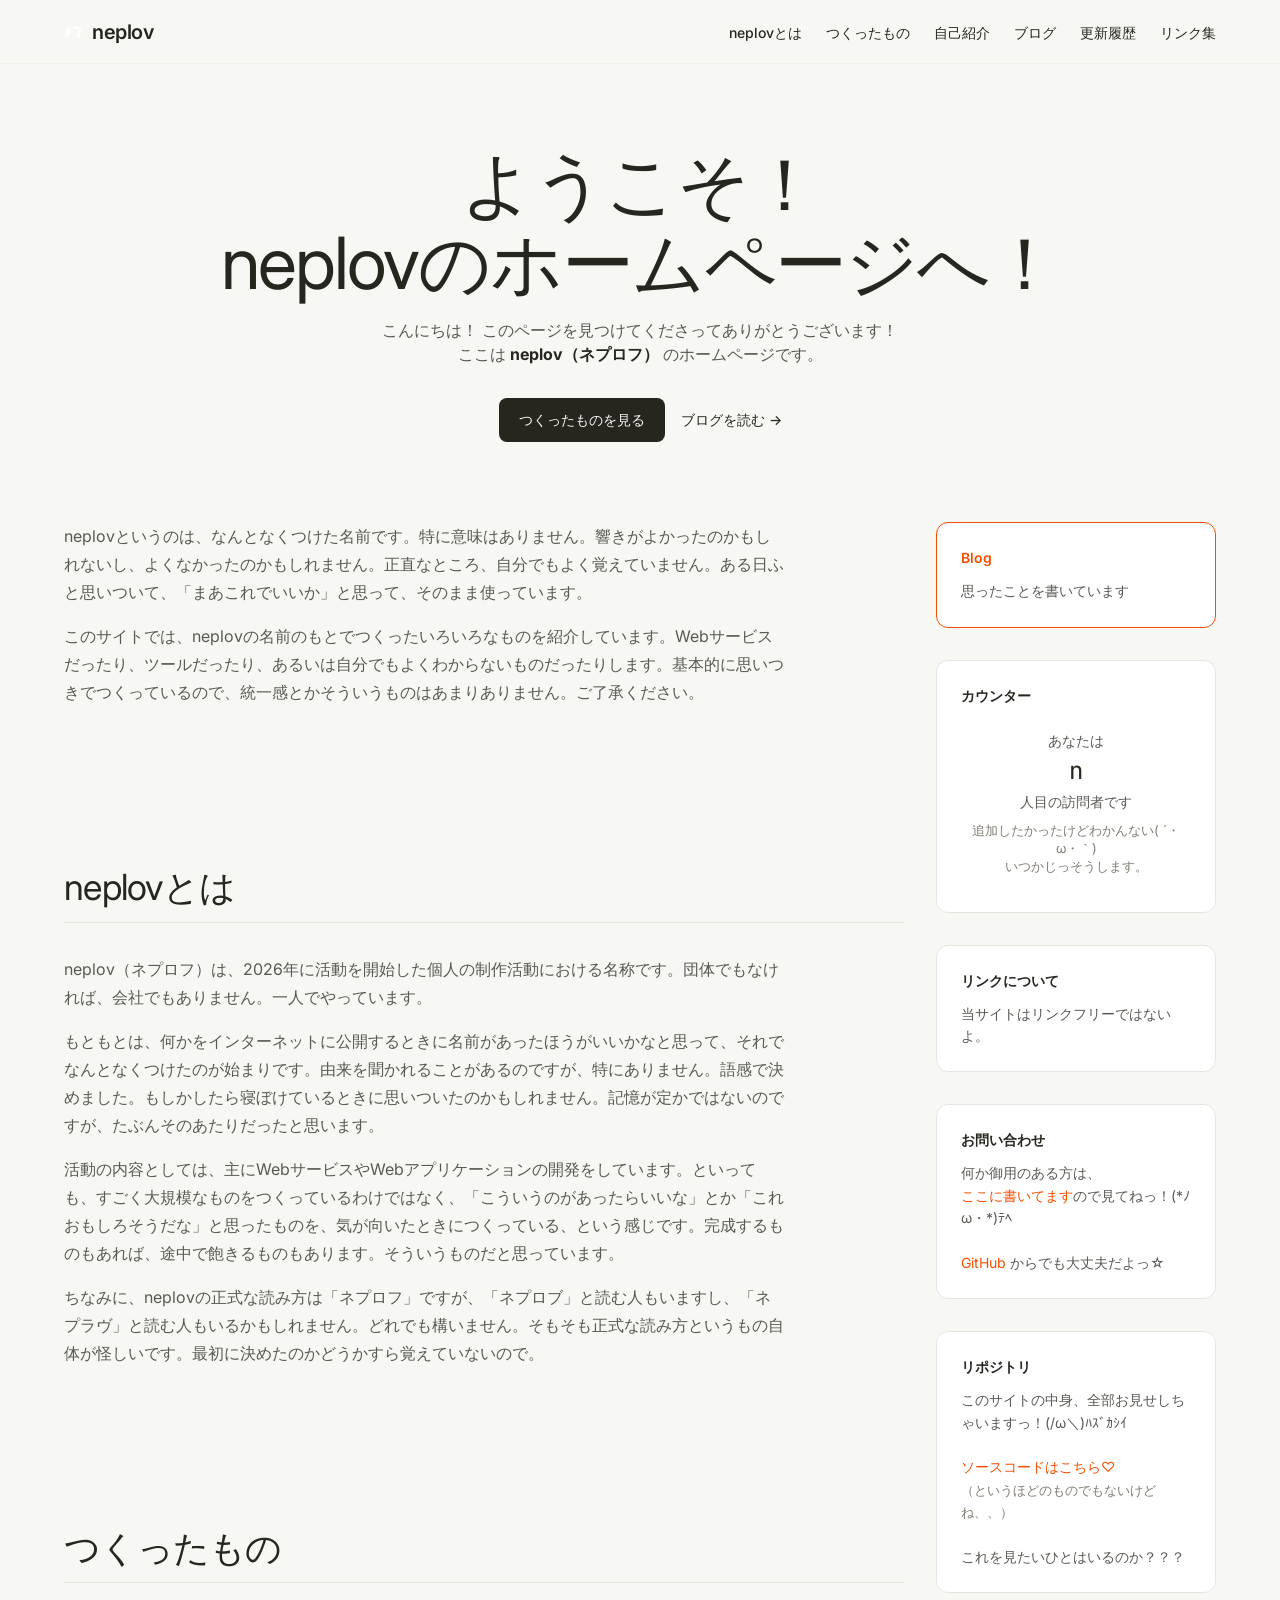
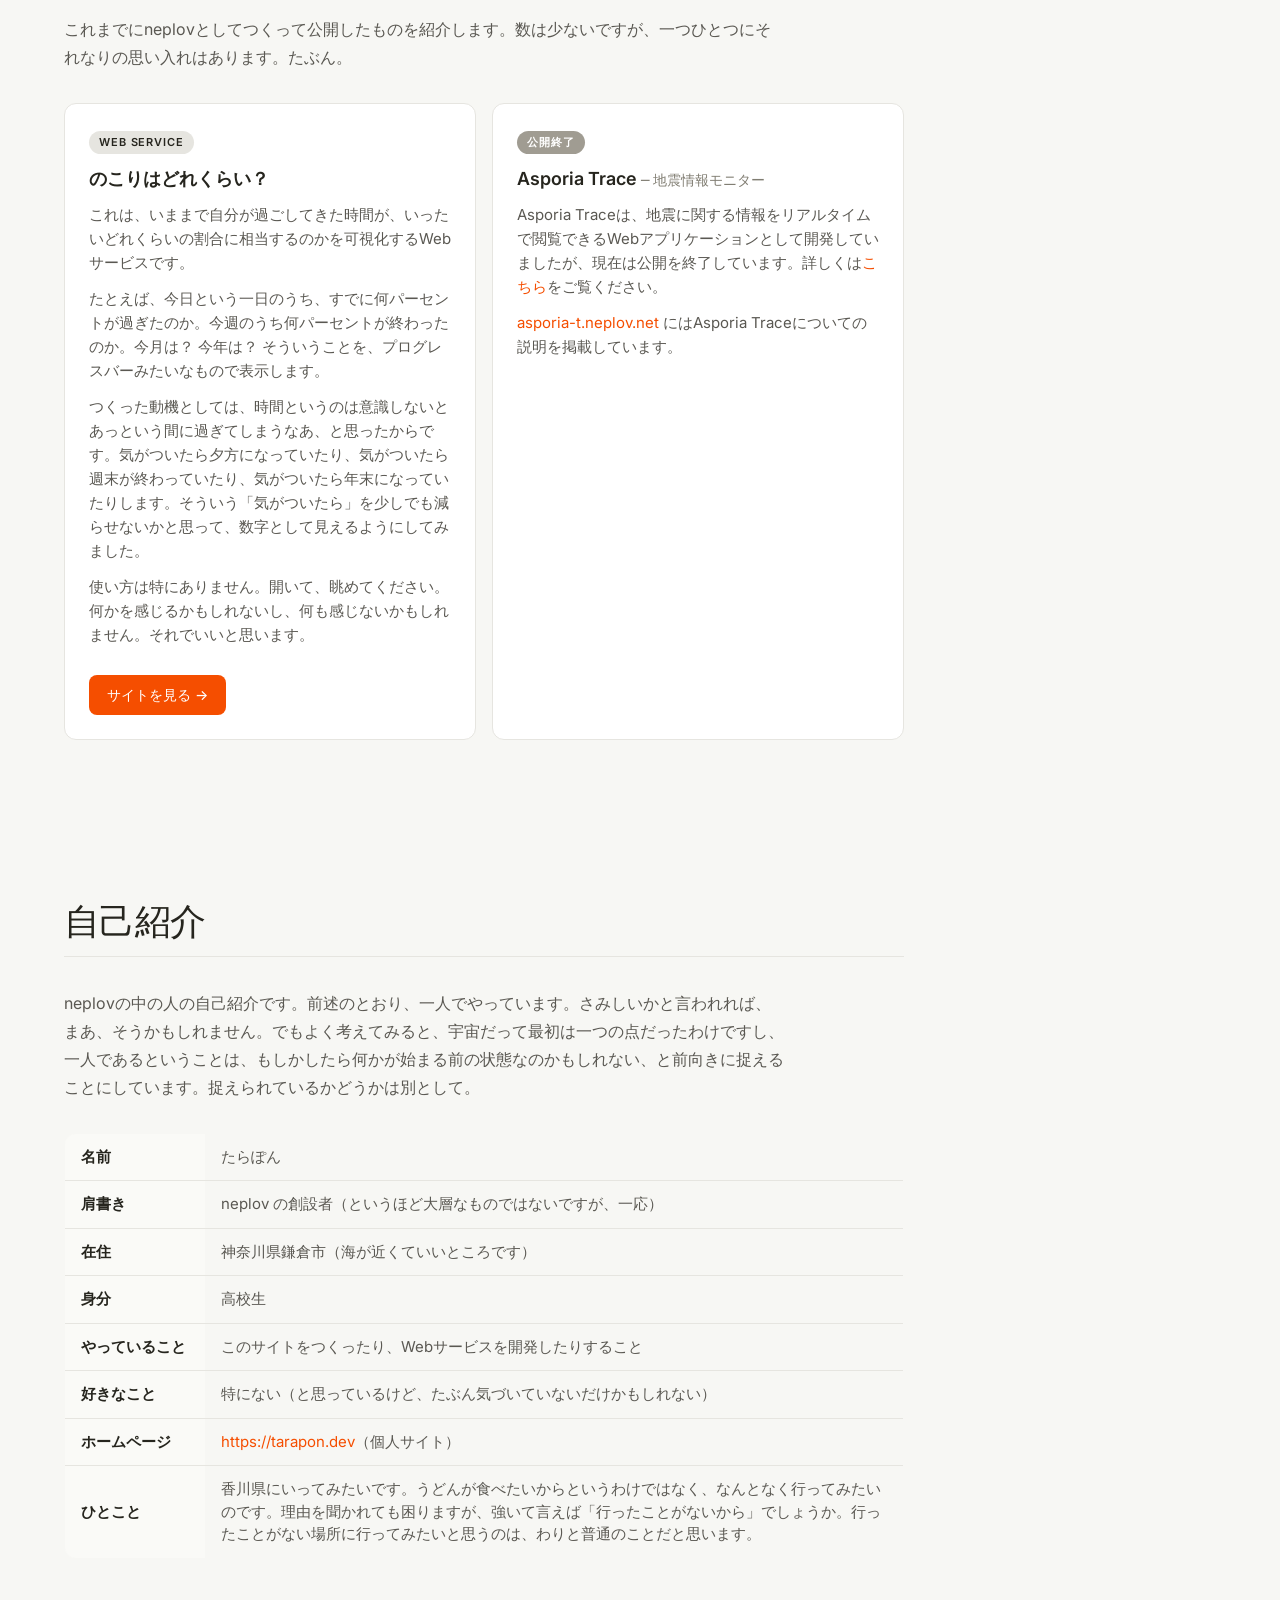
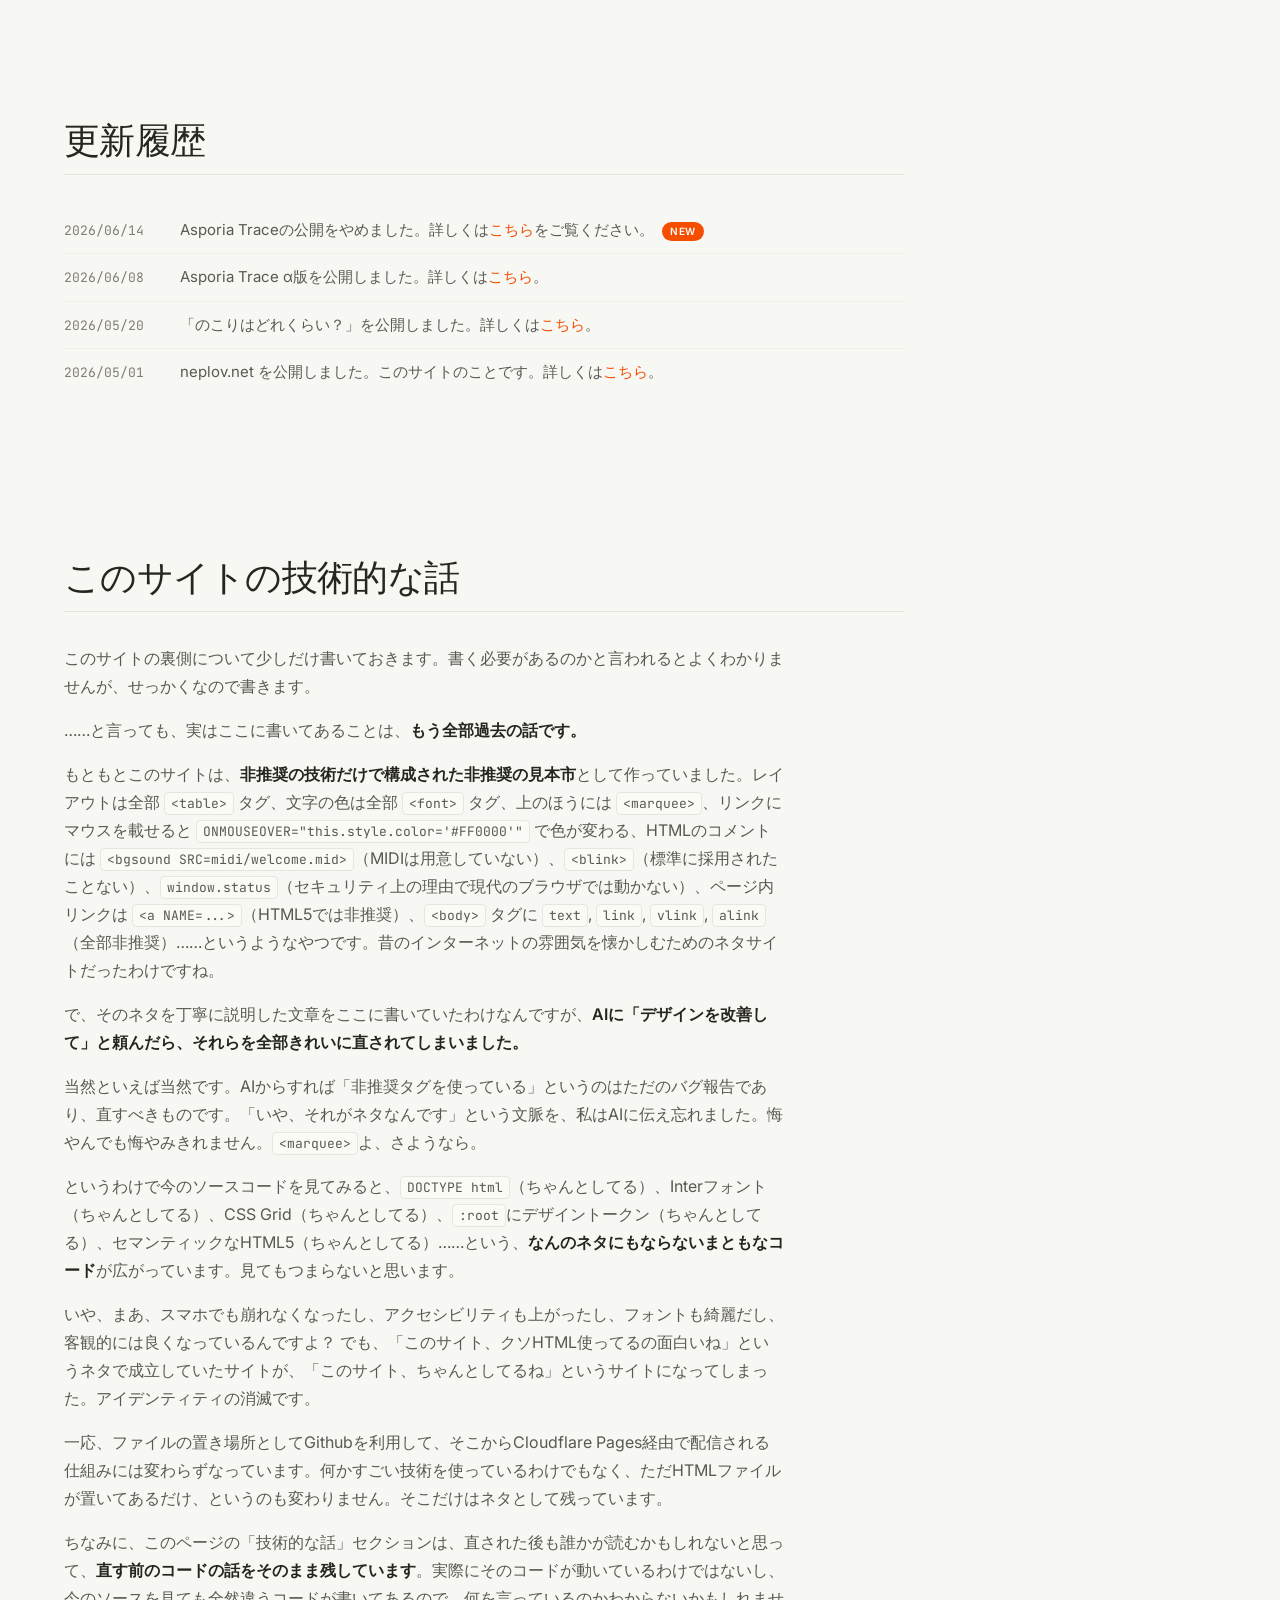
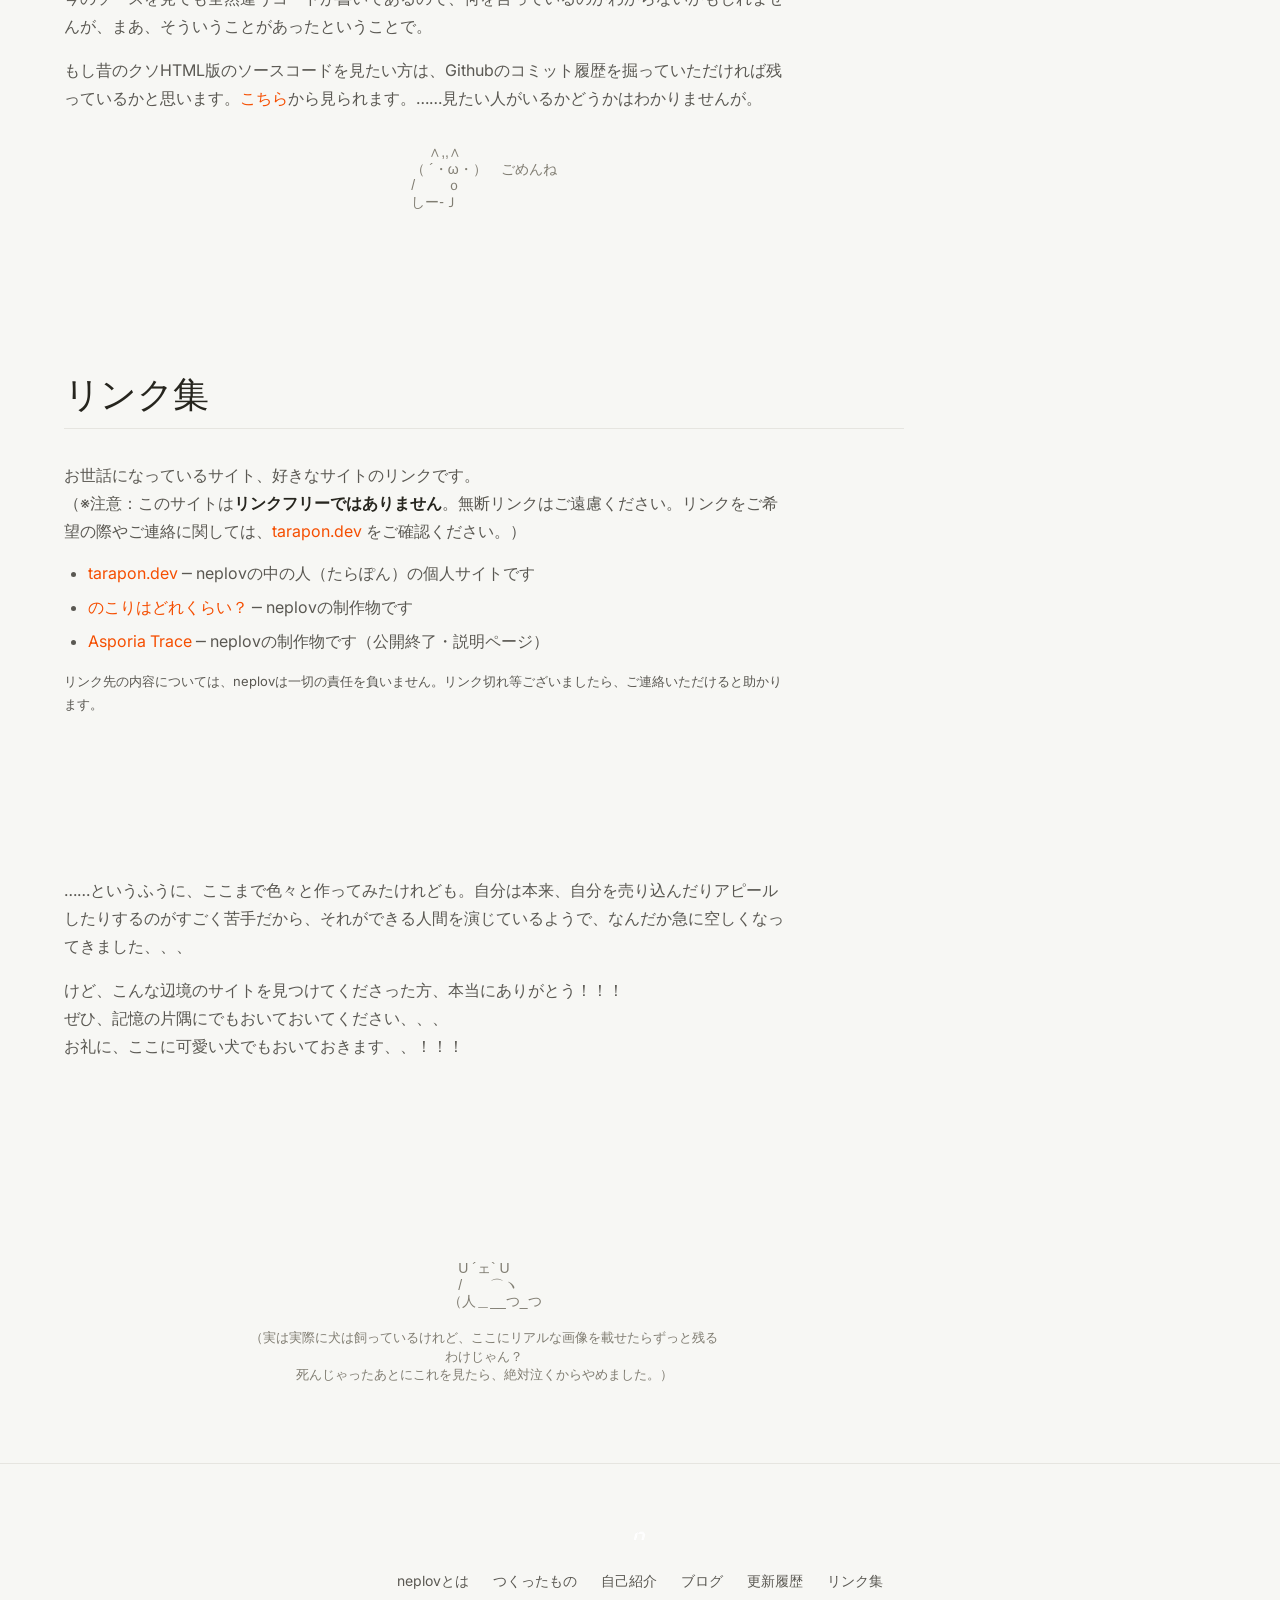
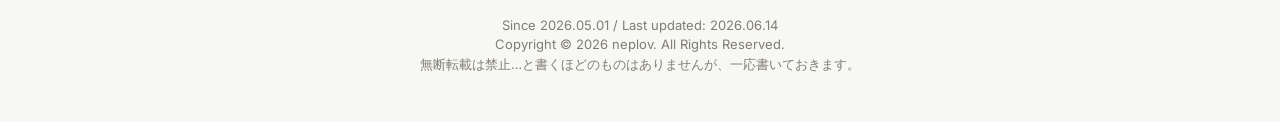
==== index.html @ c55deb5a "色々デザインの改善" ====
<!DOCTYPE html>
<html lang="ja">
<head>
  <meta charset="UTF-8">
  <meta name="viewport" content="width=device-width, initial-scale=1.0">
  <meta name="description" content="neplovのホームページです。いろいろつくっています。">
  <meta name="keywords" content="neplov,ネプロフ,ホームページ,個人サイト,Web制作,鎌倉">
  <title>neplov - ネプロフのホームページへようこそ！</title>
  <link rel="stylesheet" href="/style.css">
</head>
<body>

<!-- ============ TOP NAV ============ -->
<nav class="top-nav" id="top-nav">
  <div class="container">
    <a href="/" class="top-nav__brand">
      <img src="/logo-1.png" alt="neplov">
      <span class="top-nav__brand-text">neplov</span>
    </a>
    <ul class="top-nav__links" id="nav-links">
      <li><a href="#about" class="top-nav__link">neplovとは</a></li>
      <li><a href="#projects" class="top-nav__link">つくったもの</a></li>
      <li><a href="#profile" class="top-nav__link">自己紹介</a></li>
      <li><a href="/blog/" class="top-nav__link">ブログ</a></li>
      <li><a href="#updates" class="top-nav__link">更新履歴</a></li>
      <li><a href="#links" class="top-nav__link">リンク集</a></li>
    </ul>
    <button class="nav-hamburger" id="nav-hamburger" aria-label="メニュー" onclick="document.getElementById('nav-links').classList.toggle('top-nav__links--open')">
      <span></span>
      <span></span>
      <span></span>
    </button>
  </div>
</nav>

<!-- ============ HERO ============ -->
<section class="hero-band">
  <div class="container">
    <h1 class="display-mega">ようこそ！<br>neplovのホームページへ！</h1>
    <p class="body-md hero-band__subtitle">
      こんにちは！ このページを見つけてくださってありがとうございます！<br>
      ここは <strong class="text-ink">neplov（ネプロフ）</strong> のホームページです。
    </p>
    <div class="hero-band__actions">
      <a href="#projects" class="btn btn-download">つくったものを見る</a>
      <a href="/blog/" class="btn btn-tertiary">ブログを読む →</a>
    </div>
  </div>
</section>

<!-- ============ MAIN LAYOUT ============ -->
<div class="container">
  <div class="page-layout">

    <!-- ====== MAIN CONTENT ====== -->
    <main class="page-main">

      <!-- ===== INTRO ===== -->
      <section class="section" style="padding-top: 0;">
        <div class="prose">
          <p>
            neplovというのは、なんとなくつけた名前です。特に意味はありません。響きがよかったのかもしれないし、よくなかったのかもしれません。正直なところ、自分でもよく覚えていません。ある日ふと思いついて、「まあこれでいいか」と思って、そのまま使っています。
          </p>
          <p>
            このサイトでは、neplovの名前のもとでつくったいろいろなものを紹介しています。Webサービスだったり、ツールだったり、あるいは自分でもよくわからないものだったりします。基本的に思いつきでつくっているので、統一感とかそういうものはあまりありません。ご了承ください。
          </p>
        </div>
      </section>

      <!-- ===== ABOUT ===== -->
      <section id="about" class="section">
        <div class="section-header">
          <h2 class="display-lg">neplovとは</h2>
        </div>
        <div class="prose">
          <p>
            neplov（ネプロフ）は、2026年に活動を開始した個人の制作活動における名称です。団体でもなければ、会社でもありません。一人でやっています。
          </p>
          <p>
            もともとは、何かをインターネットに公開するときに名前があったほうがいいかなと思って、それでなんとなくつけたのが始まりです。由来を聞かれることがあるのですが、特にありません。語感で決めました。もしかしたら寝ぼけているときに思いついたのかもしれません。記憶が定かではないのですが、たぶんそのあたりだったと思います。
          </p>
          <p>
            活動の内容としては、主にWebサービスやWebアプリケーションの開発をしています。といっても、すごく大規模なものをつくっているわけではなく、「こういうのがあったらいいな」とか「これおもしろそうだな」と思ったものを、気が向いたときにつくっている、という感じです。完成するものもあれば、途中で飽きるものもあります。そういうものだと思っています。
          </p>
          <p>
            ちなみに、neplovの正式な読み方は「ネプロフ」ですが、「ネプロブ」と読む人もいますし、「ネプラヴ」と読む人もいるかもしれません。どれでも構いません。そもそも正式な読み方というもの自体が怪しいです。最初に決めたのかどうかすら覚えていないので。
          </p>
        </div>
      </section>

      <!-- ===== PROJECTS ===== -->
      <section id="projects" class="section">
        <div class="section-header">
          <h2 class="display-lg">つくったもの</h2>
        </div>
        <div class="prose mb-xl">
          <p>これまでにneplovとしてつくって公開したものを紹介します。数は少ないですが、一つひとつにそれなりの思い入れはあります。たぶん。</p>
        </div>

        <div class="card-grid card-grid--2">
          <!-- Project 1 -->
          <div class="feature-card">
            <span class="feature-card__tag">Web Service</span>
            <h3 class="feature-card__title">のこりはどれくらい？</h3>
            <div class="feature-card__body">
              <p>
                これは、いままで自分が過ごしてきた時間が、いったいどれくらいの割合に相当するのかを可視化するWebサービスです。
              </p>
              <p style="margin-top: var(--space-sm);">
                たとえば、今日という一日のうち、すでに何パーセントが過ぎたのか。今週のうち何パーセントが終わったのか。今月は？ 今年は？ そういうことを、プログレスバーみたいなもので表示します。
              </p>
              <p style="margin-top: var(--space-sm);">
                つくった動機としては、時間というのは意識しないとあっという間に過ぎてしまうなあ、と思ったからです。気がついたら夕方になっていたり、気がついたら週末が終わっていたり、気がついたら年末になっていたりします。そういう「気がついたら」を少しでも減らせないかと思って、数字として見えるようにしてみました。
              </p>
              <p style="margin-top: var(--space-sm);">
                使い方は特にありません。開いて、眺めてください。何かを感じるかもしれないし、何も感じないかもしれません。それでいいと思います。
              </p>
            </div>
            <div class="feature-card__meta">
              <a href="https://remaining.neplov.net" target="_blank" class="btn btn-primary" style="margin-top: var(--space-sm);">サイトを見る →</a>
            </div>
          </div>

          <!-- Project 2 -->
          <div class="feature-card">
            <span class="feature-card__tag feature-card__tag--discontinued">公開終了</span>
            <h3 class="feature-card__title">Asporia Trace <span class="text-muted" style="font-weight: 400; font-size: 14px;">─ 地震情報モニター</span></h3>
            <div class="feature-card__body">
              <p>
                Asporia Traceは、地震に関する情報をリアルタイムで閲覧できるWebアプリケーションとして開発していましたが、現在は公開を終了しています。詳しくは<a href="news/20260614-asporia-trace-discontinued.html">こちら</a>をご覧ください。
              </p>
              <p style="margin-top: var(--space-sm);">
                <a href="https://asporia-t.neplov.net" target="_blank">asporia-t.neplov.net</a> にはAsporia Traceについての説明を掲載しています。
              </p>
            </div>
          </div>
        </div>
      </section>

      <!-- ===== PROFILE ===== -->
      <section id="profile" class="section">
        <div class="section-header">
          <h2 class="display-lg">自己紹介</h2>
        </div>
        <div class="prose mb-xl">
          <p>
            neplovの中の人の自己紹介です。前述のとおり、一人でやっています。さみしいかと言われれば、まあ、そうかもしれません。でもよく考えてみると、宇宙だって最初は一つの点だったわけですし、一人であるということは、もしかしたら何かが始まる前の状態なのかもしれない、と前向きに捉えることにしています。捉えられているかどうかは別として。
          </p>
        </div>

        <table class="profile-table">
          <tr>
            <th>名前</th>
            <td>たらぽん</td>
          </tr>
          <tr>
            <th>肩書き</th>
            <td>neplov の創設者（というほど大層なものではないですが、一応）</td>
          </tr>
          <tr>
            <th>在住</th>
            <td>神奈川県鎌倉市（海が近くていいところです）</td>
          </tr>
          <tr>
            <th>身分</th>
            <td>高校生</td>
          </tr>
          <tr>
            <th>やっていること</th>
            <td>このサイトをつくったり、Webサービスを開発したりすること</td>
          </tr>
          <tr>
            <th>好きなこと</th>
            <td>特にない（と思っているけど、たぶん気づいていないだけかもしれない）</td>
          </tr>
          <tr>
            <th>ホームページ</th>
            <td><a href="https://tarapon.dev" target="_blank">https://tarapon.dev</a>（個人サイト）</td>
          </tr>
          <tr>
            <th>ひとこと</th>
            <td>香川県にいってみたいです。うどんが食べたいからというわけではなく、なんとなく行ってみたいのです。理由を聞かれても困りますが、強いて言えば「行ったことがないから」でしょうか。行ったことがない場所に行ってみたいと思うのは、わりと普通のことだと思います。</td>
          </tr>
        </table>
      </section>

      <!-- ===== UPDATES ===== -->
      <section id="updates" class="section">
        <div class="section-header">
          <h2 class="display-lg">更新履歴</h2>
        </div>

        <ul class="update-list">
          <li class="update-item">
            <span class="update-date">2026/06/14</span>
            <span class="update-text">Asporia Traceの公開をやめました。詳しくは<a href="news/20260614-asporia-trace-discontinued.html">こちら</a>をご覧ください。<span class="badge-new">NEW</span></span>
          </li>
          <li class="update-item">
            <span class="update-date">2026/06/08</span>
            <span class="update-text">Asporia Trace α版を公開しました。詳しくは<a href="news/20260608-asporia-trace.html">こちら</a>。</span>
          </li>
          <li class="update-item">
            <span class="update-date">2026/05/20</span>
            <span class="update-text">「のこりはどれくらい？」を公開しました。詳しくは<a href="news/20260520-remaining.html">こちら</a>。</span>
          </li>
          <li class="update-item">
            <span class="update-date">2026/05/01</span>
            <span class="update-text">neplov.net を公開しました。このサイトのことです。詳しくは<a href="news/20260501-site-launch.html">こちら</a>。</span>
          </li>
        </ul>
      </section>

      <!-- ===== TECH STACK ===== -->
      <section id="tech" class="section">
        <div class="section-header">
          <h2 class="display-lg">このサイトの技術的な話</h2>
        </div>
        <div class="prose">
          <p>このサイトの裏側について少しだけ書いておきます。書く必要があるのかと言われるとよくわかりませんが、せっかくなので書きます。</p>

          <p>……と言っても、実はここに書いてあることは、<strong>もう全部過去の話です。</strong></p>

          <p>もともとこのサイトは、<strong>非推奨の技術だけで構成された非推奨の見本市</strong>として作っていました。レイアウトは全部 <code>&lt;table&gt;</code> タグ、文字の色は全部 <code>&lt;font&gt;</code> タグ、上のほうには <code>&lt;marquee&gt;</code>、リンクにマウスを載せると <code>ONMOUSEOVER="this.style.color='#FF0000'"</code> で色が変わる、HTMLのコメントには <code>&lt;bgsound SRC=midi/welcome.mid&gt;</code>（MIDIは用意していない）、<code>&lt;blink&gt;</code>（標準に採用されたことない）、<code>window.status</code>（セキュリティ上の理由で現代のブラウザでは動かない）、ページ内リンクは <code>&lt;a NAME=...&gt;</code>（HTML5では非推奨）、<code>&lt;body&gt;</code> タグに <code>text</code>, <code>link</code>, <code>vlink</code>, <code>alink</code>（全部非推奨）……というようなやつです。昔のインターネットの雰囲気を懐かしむためのネタサイトだったわけですね。</p>

          <p>で、そのネタを丁寧に説明した文章をここに書いていたわけなんですが、<strong>AIに「デザインを改善して」と頼んだら、それらを全部きれいに直されてしまいました。</strong></p>

          <p>当然といえば当然です。AIからすれば「非推奨タグを使っている」というのはただのバグ報告であり、直すべきものです。「いや、それがネタなんです」という文脈を、私はAIに伝え忘れました。悔やんでも悔やみきれません。<code>&lt;marquee&gt;</code>よ、さようなら。</p>

          <p>というわけで今のソースコードを見てみると、<code>DOCTYPE html</code>（ちゃんとしてる）、Interフォント（ちゃんとしてる）、CSS Grid（ちゃんとしてる）、<code>:root</code>にデザイントークン（ちゃんとしてる）、セマンティックなHTML5（ちゃんとしてる）……という、<strong>なんのネタにもならないまともなコード</strong>が広がっています。見てもつまらないと思います。</p>

          <p>いや、まあ、スマホでも崩れなくなったし、アクセシビリティも上がったし、フォントも綺麗だし、客観的には良くなっているんですよ？ でも、「このサイト、クソHTML使ってるの面白いね」というネタで成立していたサイトが、「このサイト、ちゃんとしてるね」というサイトになってしまった。アイデンティティの消滅です。</p>

          <p>一応、ファイルの置き場所としてGithubを利用して、そこからCloudflare Pages経由で配信される仕組みには変わらずなっています。何かすごい技術を使っているわけでもなく、ただHTMLファイルが置いてあるだけ、というのも変わりません。そこだけはネタとして残っています。</p>

          <p>ちなみに、このページの「技術的な話」セクションは、直された後も誰かが読むかもしれないと思って、<strong>直す前のコードの話をそのまま残しています</strong>。実際にそのコードが動いているわけではないし、今のソースを見ても全然違うコードが書いてあるので、何を言っているのかわからないかもしれませんが、まあ、そういうことがあったということで。</p>

          <p>もし昔のクソHTML版のソースコードを見たい方は、Githubのコミット履歴を掘っていただければ残っているかと思います。<a href="https://github.com/tlarnc1-sl/neplov" target="_blank">こちら</a>から見られます。……見たい人がいるかどうかはわかりませんが。</p>
        </div>

        <div class="text-center mt-xl">
          <pre class="aa-art">　 ∧,,∧
（ ´・ω・）　ごめんね
/　　 ｏ
しー-Ｊ</pre>
        </div>
      </section>

      <!-- ===== LINKS ===== -->
      <section id="links" class="section">
        <div class="section-header">
          <h2 class="display-lg">リンク集</h2>
        </div>
        <div class="prose">
          <p>お世話になっているサイト、好きなサイトのリンクです。<br>
          （※注意：このサイトは<strong>リンクフリーではありません</strong>。無断リンクはご遠慮ください。リンクをご希望の際やご連絡に関しては、<a href="https://tarapon.dev" target="_blank">tarapon.dev</a> をご確認ください。）</p>

          <ul>
            <li><a href="https://tarapon.dev" target="_blank">tarapon.dev</a> ─ neplovの中の人（たらぽん）の個人サイトです</li>
            <li><a href="https://remaining.neplov.net" target="_blank">のこりはどれくらい？</a> ─ neplovの制作物です</li>
            <li><a href="https://asporia-t.neplov.net" target="_blank">Asporia Trace</a> ─ neplovの制作物です（公開終了・説明ページ）</li>
          </ul>

          <p class="caption" style="margin-top: var(--space-base);">リンク先の内容については、neplovは一切の責任を負いません。リンク切れ等ございましたら、ご連絡いただけると助かります。</p>
        </div>
      </section>

      <!-- ===== CLOSING ===== -->
      <section class="section">
        <div class="prose">
          <p>
            ……というふうに、ここまで色々と作ってみたけれども。自分は本来、自分を売り込んだりアピールしたりするのがすごく苦手だから、それができる人間を演じているようで、なんだか急に空しくなってきました、、、
          </p>
          <p>
            けど、こんな辺境のサイトを見つけてくださった方、本当にありがとう！！！<br>
            ぜひ、記憶の片隅にでもおいておいてください、、、<br>
            お礼に、ここに可愛い犬でもおいておきます、、！！！
          </p>
        </div>

        <div style="height: 200px;"></div>

        <div class="text-center">
          <pre class="aa-art">　　 U ´ェ` U
　　 /　　⌒ヽ
　  （人＿__つ_つ</pre>
          <p class="caption" style="margin-top: var(--space-base); max-width: 480px; margin-left: auto; margin-right: auto;">
            （実は実際に犬は飼っているけれど、ここにリアルな画像を載せたらずっと残るわけじゃん？<br>
            死んじゃったあとにこれを見たら、絶対泣くからやめました。）
          </p>
        </div>
      </section>

    </main>

    <!-- ====== SIDEBAR ====== -->
    <aside class="page-sidebar">
      <!-- Blog Link -->
      <a href="/blog/" class="info-box" style="text-decoration: none; display: block; border-color: var(--color-primary); transition: border-color 0.2s ease;">
        <div class="info-box__title" style="color: var(--color-primary);">Blog</div>
        <div class="info-box__body">思ったことを書いています</div>
      </a>

      <!-- Counter -->
      <div class="info-box">
        <div class="info-box__title">カウンター</div>
        <div class="info-box__body text-center" style="padding: var(--space-sm) 0;">
          <span class="body-sm">あなたは</span><br>
          <span style="font-family: var(--font-code); font-size: 24px; font-weight: 400; color: var(--color-ink);">n</span><br>
          <span class="body-sm">人目の訪問者です</span><br>
          <span class="caption" style="display: block; margin-top: var(--space-xs);">追加したかったけどわかんない( ´・ω・｀)<br>いつかじっそうします。</span>
        </div>
      </div>

      <!-- Link Policy -->
      <div class="info-box">
        <div class="info-box__title">リンクについて</div>
        <div class="info-box__body">当サイトはリンクフリーではないよ。</div>
      </div>

      <!-- Contact -->
      <div class="info-box">
        <div class="info-box__title">お問い合わせ</div>
        <div class="info-box__body">
          何か御用のある方は、<br>
          <a href="https://tarapon.dev" target="_blank">ここに書いてます</a>ので見てねっ！(*ﾉω・*)ﾃﾍ<br><br>
          <a href="https://github.com/tlarnc1-sl" target="_blank">GitHub</a> からでも大丈夫だよっ☆
        </div>
      </div>

      <!-- Repository -->
      <div class="info-box">
        <div class="info-box__title">リポジトリ</div>
        <div class="info-box__body">
          このサイトの中身、全部お見せしちゃいますっ！(/ω＼)ﾊｽﾞｶｼｲ<br><br>
          <a href="https://github.com/tlarnc1-sl/neplov" target="_blank">ソースコードはこちら♡</a><br>
          <span class="caption">（というほどのものでもないけどね、、）</span><br><br>
          これを見たいひとはいるのか？？？
        </div>
      </div>
    </aside>

  </div>
</div>

<!-- ============ FOOTER ============ -->
<footer class="footer">
  <div class="container">
    <div class="footer__brand">
      <img src="/logo-1.png" alt="neplov" style="height: 16px;">
    </div>
    <ul class="footer__links">
      <li><a href="#about" class="footer__link">neplovとは</a></li>
      <li><a href="#projects" class="footer__link">つくったもの</a></li>
      <li><a href="#profile" class="footer__link">自己紹介</a></li>
      <li><a href="/blog/" class="footer__link">ブログ</a></li>
      <li><a href="#updates" class="footer__link">更新履歴</a></li>
      <li><a href="#links" class="footer__link">リンク集</a></li>
    </ul>
    <div class="footer__copy">
      Since 2026.05.01 / Last updated: 2026.06.14<br>
      Copyright &copy; 2026 neplov. All Rights Reserved.<br>
      無断転載は禁止…と書くほどのものはありませんが、一応書いておきます。
    </div>
  </div>
</footer>

</body>
</html>
---- style.css ----
/* ================================================
   neplov Design System — based on DESIGN.md
   ================================================ */

/* --- Google Fonts: Inter (CursorGothic substitute) + JetBrains Mono --- */
@import url('https://fonts.googleapis.com/css2?family=Inter:wght@400;500;600&family=JetBrains+Mono:wght@400&display=swap');

/* --- CSS Custom Properties (Design Tokens) --- */
:root {
  /* Brand & Accent */
  --color-primary: #f54e00;
  --color-primary-active: #d04200;

  /* Surface */
  --color-canvas: #f7f7f4;
  --color-canvas-soft: #fafaf7;
  --color-surface-card: #ffffff;
  --color-surface-strong: #e6e5e0;

  /* Hairlines */
  --color-hairline: #e6e5e0;
  --color-hairline-soft: #efeee8;
  --color-hairline-strong: #cfcdc4;

  /* Text */
  --color-ink: #26251e;
  --color-body: #5a5852;
  --color-body-strong: #26251e;
  --color-muted: #807d72;
  --color-muted-soft: #a09c92;
  --color-on-primary: #ffffff;

  /* Timeline (AI-action signature) */
  --color-timeline-thinking: #dfa88f;
  --color-timeline-grep: #9fc9a2;
  --color-timeline-read: #9fbbe0;
  --color-timeline-edit: #c0a8dd;
  --color-timeline-done: #c08532;

  /* Semantic */
  --color-error: #cf2d56;
  --color-success: #1f8a65;

  /* Rounded */
  --rounded-none: 0px;
  --rounded-xs: 4px;
  --rounded-sm: 6px;
  --rounded-md: 8px;
  --rounded-lg: 12px;
  --rounded-xl: 16px;
  --rounded-pill: 9999px;
  --rounded-full: 9999px;

  /* Spacing */
  --space-xxs: 4px;
  --space-xs: 8px;
  --space-sm: 12px;
  --space-base: 16px;
  --space-md: 20px;
  --space-lg: 24px;
  --space-xl: 32px;
  --space-xxl: 48px;
  --space-section: 80px;

  /* Font Families */
  --font-display: 'Inter', system-ui, 'Helvetica Neue', Helvetica, Arial, sans-serif;
  --font-code: 'JetBrains Mono', 'Fira Code', monospace;
}

/* --- Reset & Base --- */
*,
*::before,
*::after {
  box-sizing: border-box;
  margin: 0;
  padding: 0;
}

html {
  font-size: 16px;
  -webkit-font-smoothing: antialiased;
  -moz-osx-font-smoothing: grayscale;
  scroll-behavior: smooth;
}

body {
  font-family: var(--font-display);
  font-size: 16px;
  font-weight: 400;
  line-height: 1.5;
  color: var(--color-body);
  background-color: var(--color-canvas);
}

img {
  max-width: 100%;
  height: auto;
  display: block;
}

a {
  color: var(--color-primary);
  text-decoration: none;
  transition: color 0.2s ease;
}

a:hover {
  color: var(--color-primary-active);
}

/* --- Typography Classes --- */
.display-mega {
  font-family: var(--font-display);
  font-size: 72px;
  font-weight: 400;
  line-height: 1.1;
  letter-spacing: -2.16px;
  color: var(--color-ink);
}

.display-lg {
  font-family: var(--font-display);
  font-size: 36px;
  font-weight: 400;
  line-height: 1.2;
  letter-spacing: -0.72px;
  color: var(--color-ink);
}

.display-md {
  font-family: var(--font-display);
  font-size: 26px;
  font-weight: 400;
  line-height: 1.25;
  letter-spacing: -0.325px;
  color: var(--color-ink);
}

.display-sm {
  font-family: var(--font-display);
  font-size: 22px;
  font-weight: 400;
  line-height: 1.3;
  letter-spacing: -0.11px;
  color: var(--color-ink);
}

.title-md {
  font-family: var(--font-display);
  font-size: 18px;
  font-weight: 600;
  line-height: 1.4;
  color: var(--color-ink);
}

.title-sm {
  font-family: var(--font-display);
  font-size: 16px;
  font-weight: 600;
  line-height: 1.4;
  color: var(--color-ink);
}

.body-md {
  font-family: var(--font-display);
  font-size: 16px;
  font-weight: 400;
  line-height: 1.5;
  color: var(--color-body);
}

.body-tracked {
  font-family: var(--font-display);
  font-size: 16px;
  font-weight: 400;
  line-height: 1.5;
  letter-spacing: 0.08px;
  color: var(--color-body);
}

.body-sm {
  font-family: var(--font-display);
  font-size: 14px;
  font-weight: 400;
  line-height: 1.5;
  color: var(--color-body);
}

.caption {
  font-family: var(--font-display);
  font-size: 13px;
  font-weight: 400;
  line-height: 1.4;
  color: var(--color-muted);
}

.caption-uppercase {
  font-family: var(--font-display);
  font-size: 11px;
  font-weight: 600;
  line-height: 1.4;
  letter-spacing: 0.88px;
  text-transform: uppercase;
  color: var(--color-muted);
}

.code-text {
  font-family: var(--font-code);
  font-size: 13px;
  font-weight: 400;
  line-height: 1.5;
}

/* --- Layout --- */
.container {
  max-width: 1200px;
  margin: 0 auto;
  padding: 0 var(--space-lg);
}

.section {
  padding: var(--space-section) 0;
}

/* --- Top Navigation --- */
.top-nav {
  background-color: var(--color-canvas);
  height: 64px;
  display: flex;
  align-items: center;
  position: sticky;
  top: 0;
  z-index: 100;
  border-bottom: 1px solid var(--color-hairline-soft);
}

.top-nav .container {
  display: flex;
  align-items: center;
  justify-content: space-between;
  width: 100%;
}

.top-nav__brand {
  display: flex;
  align-items: center;
  gap: var(--space-xs);
  text-decoration: none;
}

.top-nav__brand img {
  height: 22px;
  width: auto;
}

.top-nav__brand-text {
  font-family: var(--font-display);
  font-size: 20px;
  font-weight: 600;
  color: var(--color-ink);
  letter-spacing: -0.5px;
}

.top-nav__links {
  display: flex;
  align-items: center;
  gap: var(--space-lg);
  list-style: none;
}

.top-nav__link {
  font-family: var(--font-display);
  font-size: 14px;
  font-weight: 500;
  line-height: 1.4;
  color: var(--color-ink);
  text-decoration: none;
  transition: color 0.2s ease;
}

.top-nav__link:hover {
  color: var(--color-primary);
}

.top-nav__link--active {
  color: var(--color-primary);
}

.nav-hamburger {
  display: none;
  background: none;
  border: none;
  cursor: pointer;
  padding: var(--space-xs);
}

.nav-hamburger span {
  display: block;
  width: 20px;
  height: 2px;
  background-color: var(--color-ink);
  margin: 4px 0;
  transition: all 0.3s ease;
}

/* --- Buttons --- */
.btn {
  display: inline-flex;
  align-items: center;
  justify-content: center;
  font-family: var(--font-display);
  font-size: 14px;
  font-weight: 500;
  line-height: 1.0;
  border: none;
  cursor: pointer;
  text-decoration: none;
  transition: all 0.2s ease;
}

.btn-primary {
  background-color: var(--color-primary);
  color: var(--color-on-primary);
  border-radius: var(--rounded-md);
  padding: 10px 18px;
  height: 40px;
}

.btn-primary:hover {
  background-color: var(--color-primary-active);
  color: var(--color-on-primary);
}

.btn-secondary {
  background-color: var(--color-surface-card);
  color: var(--color-ink);
  border-radius: var(--rounded-md);
  padding: 9px 17px;
  height: 40px;
  border: 1px solid var(--color-hairline-strong);
}

.btn-secondary:hover {
  border-color: var(--color-ink);
}

.btn-tertiary {
  background-color: transparent;
  color: var(--color-ink);
  padding: 0;
}

.btn-tertiary:hover {
  color: var(--color-primary);
}

.btn-download {
  background-color: var(--color-ink);
  color: var(--color-canvas);
  border-radius: var(--rounded-md);
  padding: 12px 20px;
  height: 44px;
}

.btn-download:hover {
  opacity: 0.9;
  color: var(--color-canvas);
}

/* --- Hero Band --- */
.hero-band {
  background-color: var(--color-canvas);
  padding: var(--space-section) 0;
  text-align: center;
}

.hero-band__subtitle {
  margin-top: var(--space-base);
  max-width: 600px;
  margin-left: auto;
  margin-right: auto;
}

.hero-band__actions {
  display: flex;
  align-items: center;
  justify-content: center;
  gap: var(--space-base);
  margin-top: var(--space-xl);
}

/* --- Cards --- */
.card {
  background-color: var(--color-surface-card);
  border-radius: var(--rounded-lg);
  border: 1px solid var(--color-hairline);
  padding: var(--space-lg);
}

.feature-card {
  background-color: var(--color-surface-card);
  border-radius: var(--rounded-lg);
  border: 1px solid var(--color-hairline);
  padding: var(--space-lg);
  transition: border-color 0.2s ease;
}

.feature-card:hover {
  border-color: var(--color-hairline-strong);
}

.feature-card__title {
  font-family: var(--font-display);
  font-size: 18px;
  font-weight: 600;
  line-height: 1.4;
  color: var(--color-ink);
  margin-bottom: var(--space-sm);
}

.feature-card__body {
  color: var(--color-body);
  font-size: 15px;
  line-height: 1.6;
}

.feature-card__meta {
  margin-top: var(--space-base);
  font-size: 14px;
  color: var(--color-muted);
}

.feature-card__tag {
  display: inline-block;
  background-color: var(--color-surface-strong);
  color: var(--color-ink);
  font-family: var(--font-display);
  font-size: 11px;
  font-weight: 600;
  line-height: 1.4;
  letter-spacing: 0.88px;
  text-transform: uppercase;
  border-radius: var(--rounded-pill);
  padding: 4px 10px;
  margin-bottom: var(--space-sm);
}

.feature-card__tag--discontinued {
  background-color: var(--color-muted-soft);
  color: var(--color-on-primary);
}

/* Card grid layouts */
.card-grid {
  display: grid;
  gap: var(--space-base);
}

.card-grid--2 {
  grid-template-columns: repeat(2, 1fr);
}

.card-grid--3 {
  grid-template-columns: repeat(3, 1fr);
}

/* --- Profile Table --- */
.profile-table {
  width: 100%;
  border-collapse: collapse;
  border: 1px solid var(--color-hairline);
  border-radius: var(--rounded-lg);
  overflow: hidden;
}

.profile-table th,
.profile-table td {
  padding: var(--space-sm) var(--space-base);
  text-align: left;
  border-bottom: 1px solid var(--color-hairline);
  font-size: 15px;
}

.profile-table th {
  background-color: var(--color-canvas-soft);
  color: var(--color-ink);
  font-weight: 600;
  width: 140px;
  white-space: nowrap;
}

.profile-table td {
  color: var(--color-body);
}

.profile-table tr:last-child th,
.profile-table tr:last-child td {
  border-bottom: none;
}

/* --- Update Timeline --- */
.update-list {
  list-style: none;
}

.update-item {
  display: flex;
  gap: var(--space-base);
  padding: var(--space-sm) 0;
  border-bottom: 1px solid var(--color-hairline-soft);
  align-items: baseline;
}

.update-item:last-child {
  border-bottom: none;
}

.update-date {
  font-family: var(--font-code);
  font-size: 13px;
  color: var(--color-muted);
  white-space: nowrap;
  min-width: 100px;
}

.update-text {
  font-size: 15px;
  color: var(--color-body);
}

.update-text a {
  color: var(--color-primary);
}

.badge-new {
  display: inline-block;
  background-color: var(--color-primary);
  color: var(--color-on-primary);
  font-size: 10px;
  font-weight: 600;
  letter-spacing: 0.5px;
  text-transform: uppercase;
  border-radius: var(--rounded-pill);
  padding: 2px 8px;
  margin-left: var(--space-xs);
  animation: pulse 2s ease-in-out infinite;
}

@keyframes pulse {
  0%, 100% { opacity: 1; }
  50% { opacity: 0.6; }
}

/* --- Code Block --- */
.code-block {
  background-color: var(--color-surface-card);
  color: var(--color-ink);
  font-family: var(--font-code);
  font-size: 13px;
  line-height: 1.5;
  border-radius: var(--rounded-lg);
  padding: var(--space-md);
  border: 1px solid var(--color-hairline);
  overflow-x: auto;
}

/* --- Badge Pill --- */
.badge-pill {
  display: inline-block;
  background-color: var(--color-surface-strong);
  color: var(--color-ink);
  font-family: var(--font-display);
  font-size: 11px;
  font-weight: 600;
  line-height: 1.4;
  letter-spacing: 0.88px;
  text-transform: uppercase;
  border-radius: var(--rounded-pill);
  padding: 4px 10px;
}

/* --- Sidebar / Info Boxes --- */
.info-box {
  background-color: var(--color-surface-card);
  border: 1px solid var(--color-hairline);
  border-radius: var(--rounded-lg);
  padding: var(--space-lg);
  margin-bottom: var(--space-base);
}

.info-box__title {
  font-size: 14px;
  font-weight: 600;
  color: var(--color-ink);
  margin-bottom: var(--space-sm);
}

.info-box__body {
  font-size: 14px;
  color: var(--color-body);
  line-height: 1.6;
}

.info-box__body a {
  color: var(--color-primary);
}

/* --- CTA Band --- */
.cta-band {
  background-color: var(--color-canvas);
  padding: 96px 0;
  text-align: center;
  border-top: 1px solid var(--color-hairline-soft);
}

.cta-band__actions {
  margin-top: var(--space-xl);
}

/* --- Footer --- */
.footer {
  background-color: var(--color-canvas);
  border-top: 1px solid var(--color-hairline);
  padding: 64px 0 48px;
}

.footer .container {
  display: flex;
  flex-direction: column;
  align-items: center;
  gap: var(--space-lg);
}

.footer__brand {
  display: flex;
  align-items: center;
  gap: var(--space-xs);
}

.footer__brand img {
  height: 18px;
  width: auto;
}

.footer__links {
  display: flex;
  gap: var(--space-lg);
  list-style: none;
  flex-wrap: wrap;
  justify-content: center;
}

.footer__link {
  font-size: 14px;
  color: var(--color-body);
  text-decoration: none;
  transition: color 0.2s ease;
}

.footer__link:hover {
  color: var(--color-ink);
}

.footer__copy {
  font-size: 13px;
  color: var(--color-muted);
  text-align: center;
}

/* --- Breadcrumb --- */
.breadcrumb {
  font-size: 13px;
  color: var(--color-muted);
  margin-bottom: var(--space-xl);
}

.breadcrumb a {
  color: var(--color-muted);
  text-decoration: none;
}

.breadcrumb a:hover {
  color: var(--color-primary);
}

.breadcrumb__sep {
  margin: 0 var(--space-xs);
  color: var(--color-muted-soft);
}

/* --- Section Headers --- */
.section-header {
  margin-bottom: var(--space-xl);
}

.section-header::after {
  content: '';
  display: block;
  width: 100%;
  height: 1px;
  background-color: var(--color-hairline);
  margin-top: var(--space-sm);
}

/* --- Prose / Article Content --- */
.prose {
  max-width: 720px;
}

.prose p {
  margin-bottom: var(--space-base);
  line-height: 1.75;
  color: var(--color-body);
}

.prose p:last-child {
  margin-bottom: 0;
}

.prose strong {
  color: var(--color-ink);
  font-weight: 600;
}

.prose a {
  color: var(--color-primary);
}

.prose code {
  font-family: var(--font-code);
  font-size: 13px;
  background-color: var(--color-canvas-soft);
  padding: 2px 6px;
  border-radius: var(--rounded-xs);
  border: 1px solid var(--color-hairline);
}

.prose pre {
  background-color: var(--color-surface-card);
  border: 1px solid var(--color-hairline);
  border-radius: var(--rounded-lg);
  padding: var(--space-md);
  overflow-x: auto;
  margin: var(--space-lg) 0;
}

.prose pre code {
  background: none;
  padding: 0;
  border: none;
}

.prose ul,
.prose ol {
  margin: var(--space-base) 0;
  padding-left: var(--space-lg);
}

.prose li {
  margin-bottom: var(--space-xs);
  line-height: 1.6;
}

.prose blockquote {
  border-left: 3px solid var(--color-primary);
  padding-left: var(--space-base);
  margin: var(--space-lg) 0;
  color: var(--color-muted);
  font-style: italic;
}

.prose hr {
  border: none;
  border-top: 1px solid var(--color-hairline);
  margin: var(--space-xl) 0;
}

/* --- AA Art --- */
.aa-art {
  font-family: 'MS PGothic', 'Mona', 'IPAMonaPGothic', sans-serif;
  font-size: 14px;
  line-height: 1.2;
  color: var(--color-muted);
  white-space: pre;
  text-align: left;
  display: inline-block;
}

/* --- Blog Post List --- */
.post-list {
  list-style: none;
}

.post-item {
  display: flex;
  gap: var(--space-base);
  padding: var(--space-sm) 0;
  border-bottom: 1px solid var(--color-hairline-soft);
  align-items: baseline;
}

.post-item:last-child {
  border-bottom: none;
}

.post-date {
  font-family: var(--font-code);
  font-size: 13px;
  color: var(--color-muted);
  white-space: nowrap;
  min-width: 100px;
}

.post-title-link {
  font-size: 15px;
  color: var(--color-ink);
  text-decoration: none;
  transition: color 0.2s ease;
}

.post-title-link:hover {
  color: var(--color-primary);
}

/* --- Two Column Layout (main page) --- */
.page-layout {
  display: grid;
  grid-template-columns: 1fr 280px;
  gap: var(--space-xl);
  align-items: start;
}

.page-main {
  min-width: 0;
}

.page-sidebar {
  display: flex;
  flex-direction: column;
  gap: var(--space-base);
  position: sticky;
  top: 80px;
}

/* --- Misc/Utility --- */
.text-ink { color: var(--color-ink); }
.text-body { color: var(--color-body); }
.text-muted { color: var(--color-muted); }
.text-primary { color: var(--color-primary); }
.text-center { text-align: center; }

.mt-xs { margin-top: var(--space-xs); }
.mt-sm { margin-top: var(--space-sm); }
.mt-base { margin-top: var(--space-base); }
.mt-lg { margin-top: var(--space-lg); }
.mt-xl { margin-top: var(--space-xl); }
.mt-xxl { margin-top: var(--space-xxl); }
.mt-section { margin-top: var(--space-section); }

.mb-xs { margin-bottom: var(--space-xs); }
.mb-sm { margin-bottom: var(--space-sm); }
.mb-base { margin-bottom: var(--space-base); }
.mb-lg { margin-bottom: var(--space-lg); }
.mb-xl { margin-bottom: var(--space-xl); }

/* --- Responsive --- */

/* Tablet */
@media (max-width: 1024px) {
  .display-mega {
    font-size: 56px;
    letter-spacing: -1.5px;
  }

  .page-layout {
    grid-template-columns: 1fr;
  }

  .page-sidebar {
    position: static;
    display: grid;
    grid-template-columns: repeat(2, 1fr);
  }

  .card-grid--3 {
    grid-template-columns: repeat(2, 1fr);
  }
}

/* Mobile */
@media (max-width: 640px) {
  .display-mega {
    font-size: 32px;
    letter-spacing: -0.8px;
  }

  .display-lg {
    font-size: 26px;
    letter-spacing: -0.5px;
  }

  .display-md {
    font-size: 22px;
  }

  .container {
    padding: 0 var(--space-base);
  }

  .section {
    padding: var(--space-xxl) 0;
  }

  .hero-band {
    padding: var(--space-xxl) 0;
  }

  .hero-band__actions {
    flex-direction: column;
  }

  .card-grid--2,
  .card-grid--3 {
    grid-template-columns: 1fr;
  }

  .page-sidebar {
    grid-template-columns: 1fr;
  }

  .top-nav__links {
    display: none;
  }

  .top-nav__links--open {
    display: flex;
    flex-direction: column;
    position: absolute;
    top: 64px;
    left: 0;
    right: 0;
    background-color: var(--color-canvas);
    border-bottom: 1px solid var(--color-hairline);
    padding: var(--space-lg);
    gap: var(--space-base);
    z-index: 99;
  }

  .nav-hamburger {
    display: block;
  }

  .update-item {
    flex-direction: column;
    gap: var(--space-xxs);
  }

  .post-item {
    flex-direction: column;
    gap: var(--space-xxs);
  }

  .profile-table th {
    width: auto;
  }

  .cta-band {
    padding: var(--space-xxl) 0;
  }

  .footer__links {
    flex-direction: column;
    align-items: center;
    gap: var(--space-sm);
  }
}
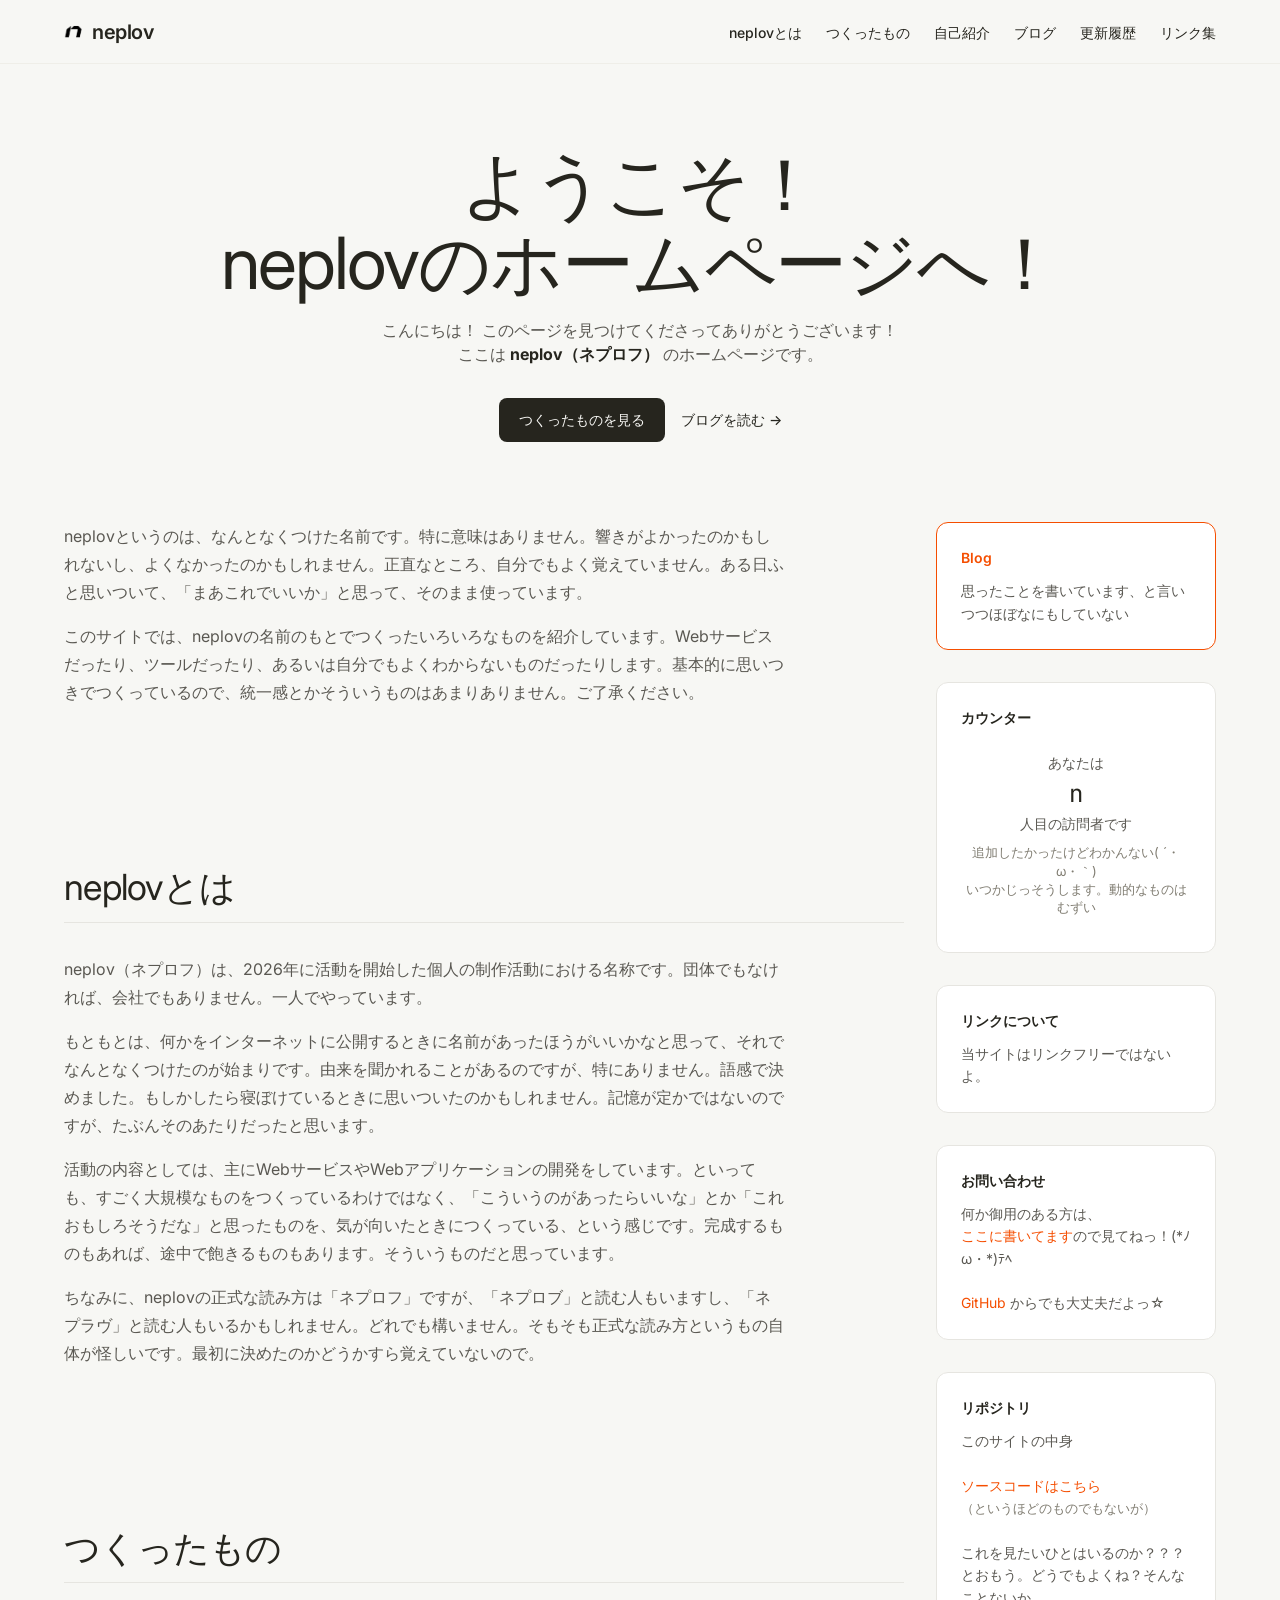
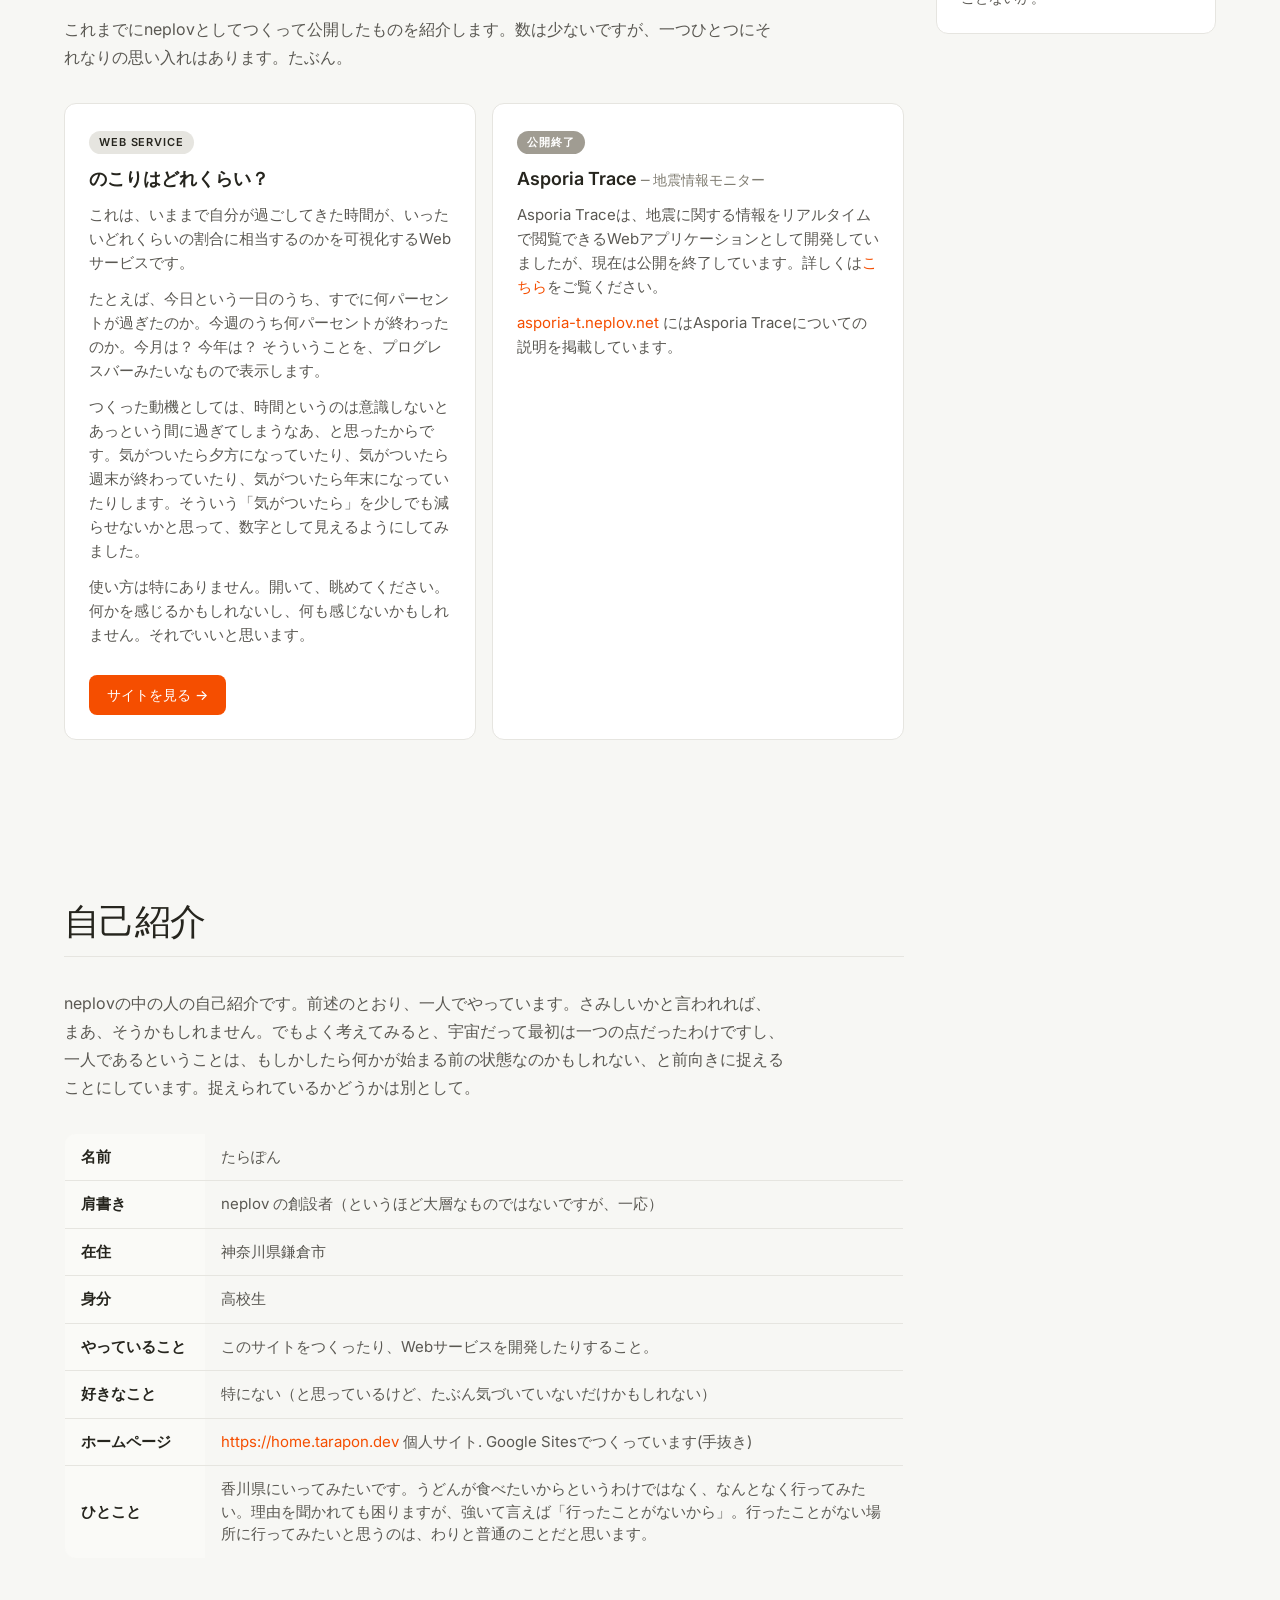
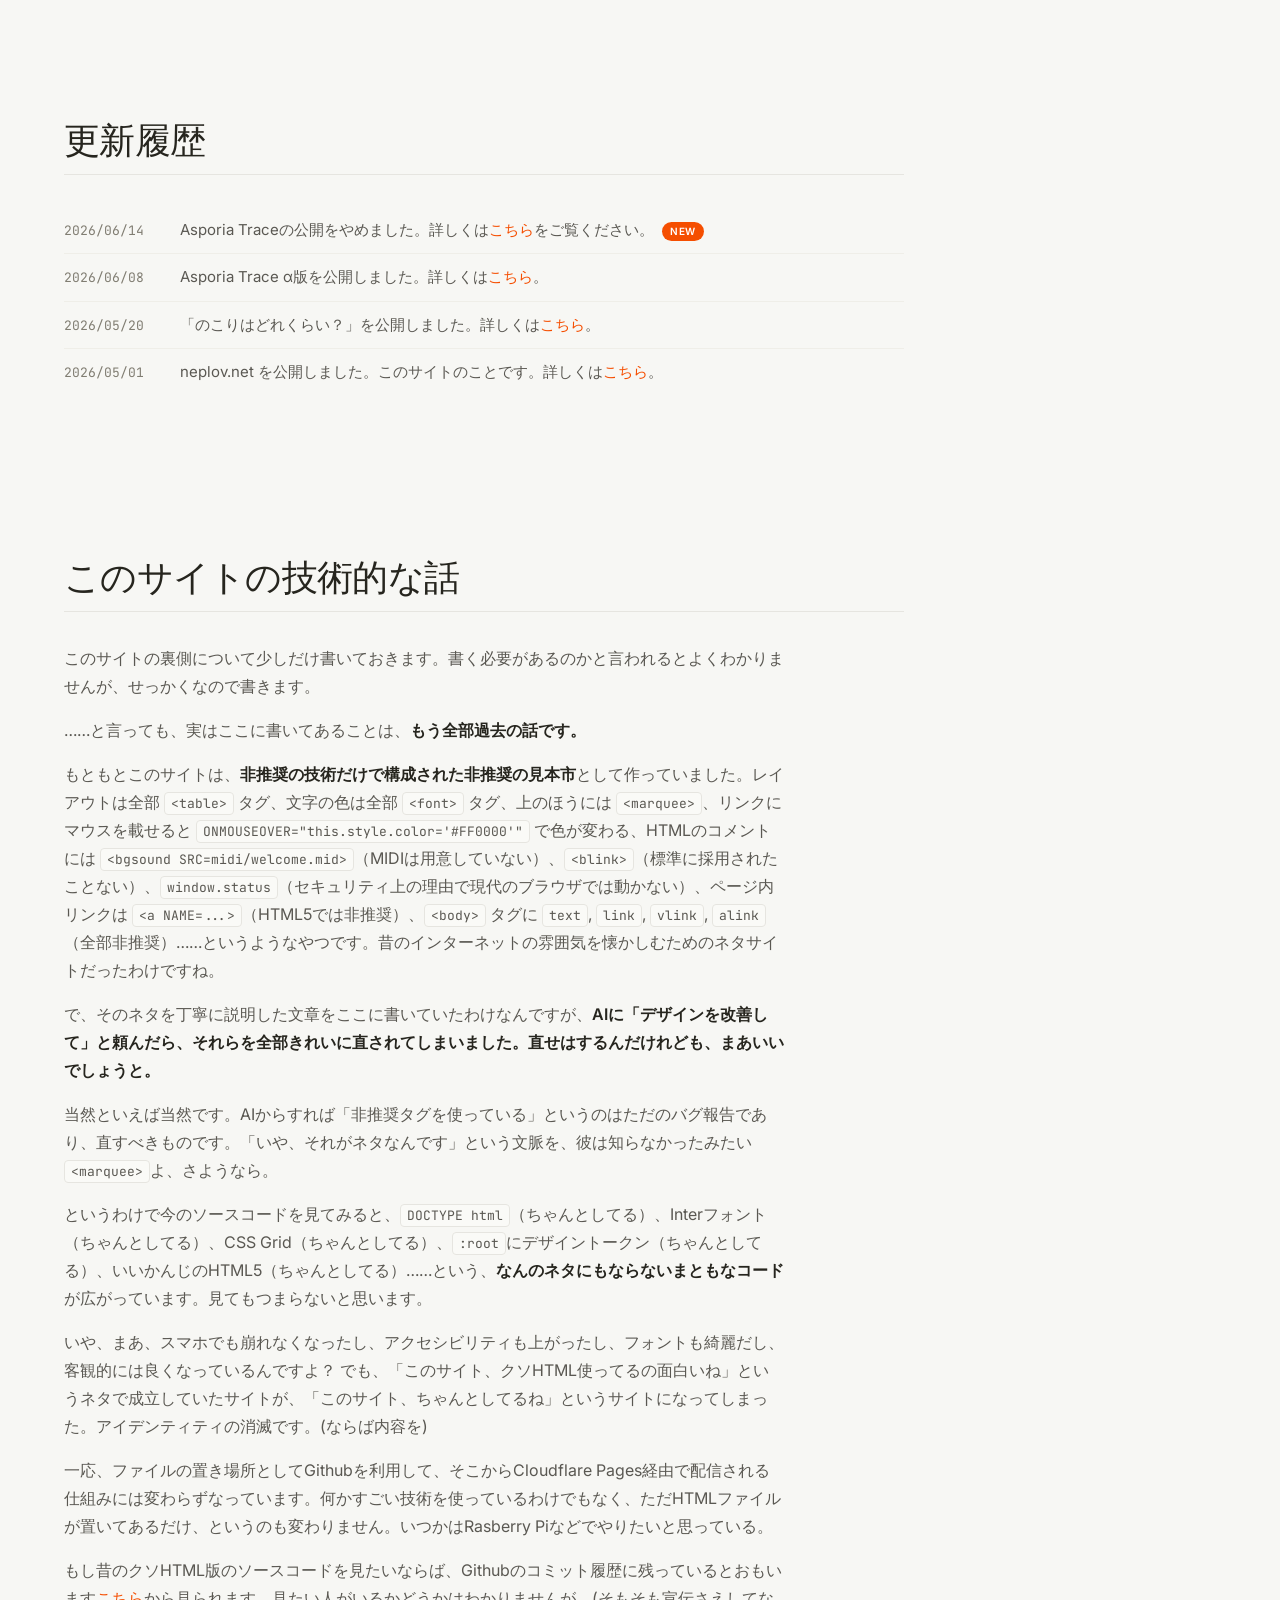
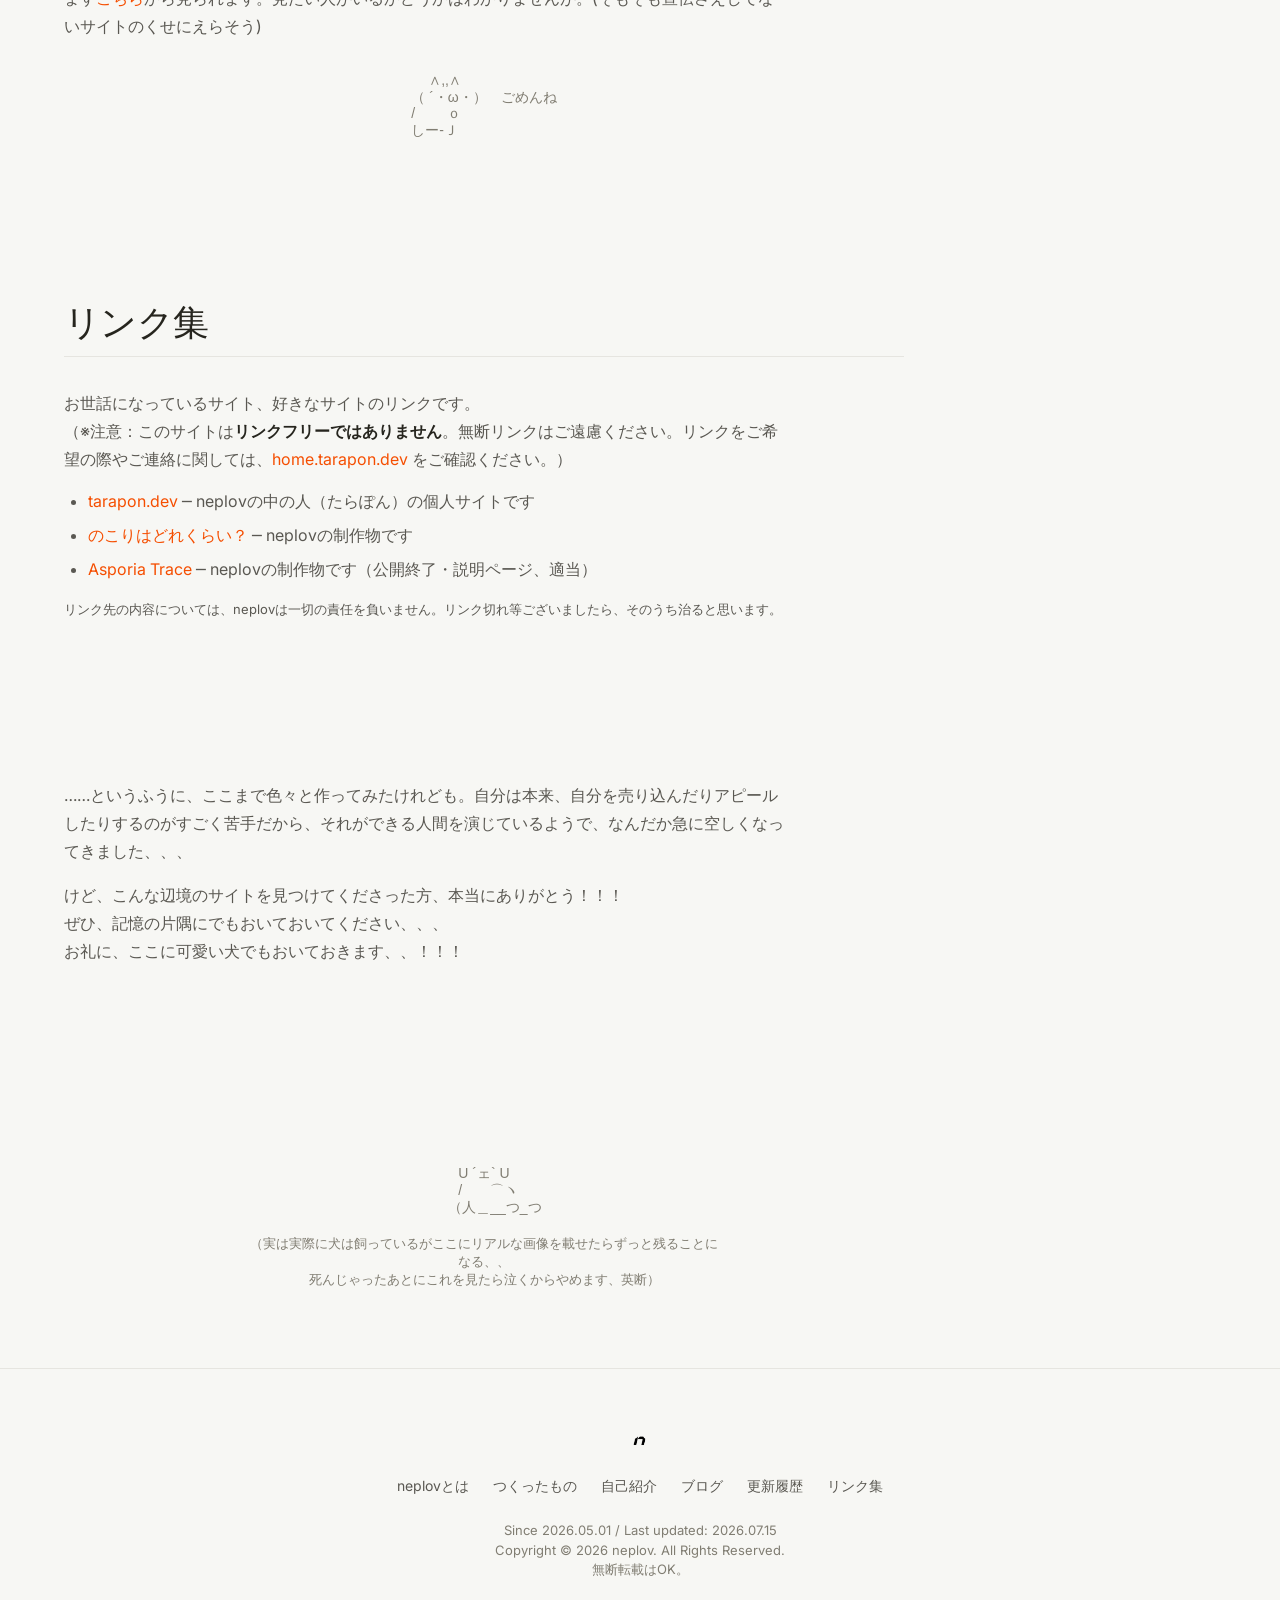
==== commit 9174da7e: "Update content and links in index.html" ====
--- a/index.html
+++ b/index.html
@@ -1,368 +1,621 @@
-<!DOCTYPE html>
+<!doctype html>
 <html lang="ja">
-<head>
-  <meta charset="UTF-8">
-  <meta name="viewport" content="width=device-width, initial-scale=1.0">
-  <meta name="description" content="neplovのホームページです。いろいろつくっています。">
-  <meta name="keywords" content="neplov,ネプロフ,ホームページ,個人サイト,Web制作,鎌倉">
-  <title>neplov - ネプロフのホームページへようこそ！</title>
-  <link rel="stylesheet" href="/style.css">
-</head>
-<body>
-
-<!-- ============ TOP NAV ============ -->
-<nav class="top-nav" id="top-nav">
-  <div class="container">
-    <a href="/" class="top-nav__brand">
-      <img src="/logo-1.png" alt="neplov">
-      <span class="top-nav__brand-text">neplov</span>
-    </a>
-    <ul class="top-nav__links" id="nav-links">
-      <li><a href="#about" class="top-nav__link">neplovとは</a></li>
-      <li><a href="#projects" class="top-nav__link">つくったもの</a></li>
-      <li><a href="#profile" class="top-nav__link">自己紹介</a></li>
-      <li><a href="/blog/" class="top-nav__link">ブログ</a></li>
-      <li><a href="#updates" class="top-nav__link">更新履歴</a></li>
-      <li><a href="#links" class="top-nav__link">リンク集</a></li>
-    </ul>
-    <button class="nav-hamburger" id="nav-hamburger" aria-label="メニュー" onclick="document.getElementById('nav-links').classList.toggle('top-nav__links--open')">
-      <span></span>
-      <span></span>
-      <span></span>
-    </button>
-  </div>
-</nav>
-
-<!-- ============ HERO ============ -->
-<section class="hero-band">
-  <div class="container">
-    <h1 class="display-mega">ようこそ！<br>neplovのホームページへ！</h1>
-    <p class="body-md hero-band__subtitle">
-      こんにちは！ このページを見つけてくださってありがとうございます！<br>
-      ここは <strong class="text-ink">neplov（ネプロフ）</strong> のホームページです。
-    </p>
-    <div class="hero-band__actions">
-      <a href="#projects" class="btn btn-download">つくったものを見る</a>
-      <a href="/blog/" class="btn btn-tertiary">ブログを読む →</a>
-    </div>
-  </div>
-</section>
-
-<!-- ============ MAIN LAYOUT ============ -->
-<div class="container">
-  <div class="page-layout">
-
-    <!-- ====== MAIN CONTENT ====== -->
-    <main class="page-main">
-
-      <!-- ===== INTRO ===== -->
-      <section class="section" style="padding-top: 0;">
-        <div class="prose">
-          <p>
-            neplovというのは、なんとなくつけた名前です。特に意味はありません。響きがよかったのかもしれないし、よくなかったのかもしれません。正直なところ、自分でもよく覚えていません。ある日ふと思いついて、「まあこれでいいか」と思って、そのまま使っています。
-          </p>
-          <p>
-            このサイトでは、neplovの名前のもとでつくったいろいろなものを紹介しています。Webサービスだったり、ツールだったり、あるいは自分でもよくわからないものだったりします。基本的に思いつきでつくっているので、統一感とかそういうものはあまりありません。ご了承ください。
-          </p>
-        </div>
-      </section>
-
-      <!-- ===== ABOUT ===== -->
-      <section id="about" class="section">
-        <div class="section-header">
-          <h2 class="display-lg">neplovとは</h2>
-        </div>
-        <div class="prose">
-          <p>
-            neplov（ネプロフ）は、2026年に活動を開始した個人の制作活動における名称です。団体でもなければ、会社でもありません。一人でやっています。
-          </p>
-          <p>
-            もともとは、何かをインターネットに公開するときに名前があったほうがいいかなと思って、それでなんとなくつけたのが始まりです。由来を聞かれることがあるのですが、特にありません。語感で決めました。もしかしたら寝ぼけているときに思いついたのかもしれません。記憶が定かではないのですが、たぶんそのあたりだったと思います。
-          </p>
-          <p>
-            活動の内容としては、主にWebサービスやWebアプリケーションの開発をしています。といっても、すごく大規模なものをつくっているわけではなく、「こういうのがあったらいいな」とか「これおもしろそうだな」と思ったものを、気が向いたときにつくっている、という感じです。完成するものもあれば、途中で飽きるものもあります。そういうものだと思っています。
-          </p>
-          <p>
-            ちなみに、neplovの正式な読み方は「ネプロフ」ですが、「ネプロブ」と読む人もいますし、「ネプラヴ」と読む人もいるかもしれません。どれでも構いません。そもそも正式な読み方というもの自体が怪しいです。最初に決めたのかどうかすら覚えていないので。
-          </p>
-        </div>
-      </section>
-
-      <!-- ===== PROJECTS ===== -->
-      <section id="projects" class="section">
-        <div class="section-header">
-          <h2 class="display-lg">つくったもの</h2>
-        </div>
-        <div class="prose mb-xl">
-          <p>これまでにneplovとしてつくって公開したものを紹介します。数は少ないですが、一つひとつにそれなりの思い入れはあります。たぶん。</p>
-        </div>
-
-        <div class="card-grid card-grid--2">
-          <!-- Project 1 -->
-          <div class="feature-card">
-            <span class="feature-card__tag">Web Service</span>
-            <h3 class="feature-card__title">のこりはどれくらい？</h3>
-            <div class="feature-card__body">
-              <p>
-                これは、いままで自分が過ごしてきた時間が、いったいどれくらいの割合に相当するのかを可視化するWebサービスです。
-              </p>
-              <p style="margin-top: var(--space-sm);">
-                たとえば、今日という一日のうち、すでに何パーセントが過ぎたのか。今週のうち何パーセントが終わったのか。今月は？ 今年は？ そういうことを、プログレスバーみたいなもので表示します。
-              </p>
-              <p style="margin-top: var(--space-sm);">
-                つくった動機としては、時間というのは意識しないとあっという間に過ぎてしまうなあ、と思ったからです。気がついたら夕方になっていたり、気がついたら週末が終わっていたり、気がついたら年末になっていたりします。そういう「気がついたら」を少しでも減らせないかと思って、数字として見えるようにしてみました。
-              </p>
-              <p style="margin-top: var(--space-sm);">
-                使い方は特にありません。開いて、眺めてください。何かを感じるかもしれないし、何も感じないかもしれません。それでいいと思います。
-              </p>
+    <head>
+        <meta charset="UTF-8" />
+        <meta name="viewport" content="width=device-width, initial-scale=1.0" />
+        <meta
+            name="description"
+            content="neplovのホームページです。このサイトでは、個人が作成したアプリケーションや、ブログなどを閲覧することができます。"
+        />
+        <meta
+            name="keywords"
+            content="neplov,ネプロフ,ホームページ,個人サイト,Web制作,鎌倉"
+        />
+        <title>neplov - ようこそ!</title>
+        <link rel="stylesheet" href="/style.css" />
+        <link rel="icon" href="/favicon.png" type="image/png" />
+    </head>
+    <body>
+        <!-- ============ TOP NAV ============ -->
+        <nav class="top-nav" id="top-nav">
+            <div class="container">
+                <a href="/" class="top-nav__brand">
+                    <img src="/logo-1.png" alt="neplov" />
+                    <span class="top-nav__brand-text">neplov</span>
+                </a>
+                <ul class="top-nav__links" id="nav-links">
+                    <li>
+                        <a href="#about" class="top-nav__link">neplovとは</a>
+                    </li>
+                    <li>
+                        <a href="#projects" class="top-nav__link"
+                            >つくったもの</a
+                        >
+                    </li>
+                    <li>
+                        <a href="#profile" class="top-nav__link">自己紹介</a>
+                    </li>
+                    <li><a href="/blog/" class="top-nav__link">ブログ</a></li>
+                    <li>
+                        <a href="#updates" class="top-nav__link">更新履歴</a>
+                    </li>
+                    <li><a href="#links" class="top-nav__link">リンク集</a></li>
+                </ul>
+                <button
+                    class="nav-hamburger"
+                    id="nav-hamburger"
+                    aria-label="メニュー"
+                    onclick="
+                        document
+                            .getElementById('nav-links')
+                            .classList.toggle('top-nav__links--open')
+                    "
+                >
+                    <span></span>
+                    <span></span>
+                    <span></span>
+                </button>
             </div>
-            <div class="feature-card__meta">
-              <a href="https://remaining.neplov.net" target="_blank" class="btn btn-primary" style="margin-top: var(--space-sm);">サイトを見る →</a>
+        </nav>
+
+        <!-- ============ HERO ============ -->
+        <section class="hero-band">
+            <div class="container">
+                <h1 class="display-mega">
+                    ようこそ！<br />neplovのホームページへ！
+                </h1>
+                <p class="body-md hero-band__subtitle">
+                    こんにちは！
+                    このページを見つけてくださってありがとうございます！<br />
+                    ここは
+                    <strong class="text-ink">neplov（ネプロフ）</strong>
+                    のホームページです。
+                </p>
+                <div class="hero-band__actions">
+                    <a href="#projects" class="btn btn-download"
+                        >つくったものを見る</a
+                    >
+                    <a href="/blog/" class="btn btn-tertiary">ブログを読む →</a>
+                </div>
             </div>
-          </div>
-
-          <!-- Project 2 -->
-          <div class="feature-card">
-            <span class="feature-card__tag feature-card__tag--discontinued">公開終了</span>
-            <h3 class="feature-card__title">Asporia Trace <span class="text-muted" style="font-weight: 400; font-size: 14px;">─ 地震情報モニター</span></h3>
-            <div class="feature-card__body">
-              <p>
-                Asporia Traceは、地震に関する情報をリアルタイムで閲覧できるWebアプリケーションとして開発していましたが、現在は公開を終了しています。詳しくは<a href="news/20260614-asporia-trace-discontinued.html">こちら</a>をご覧ください。
-              </p>
-              <p style="margin-top: var(--space-sm);">
-                <a href="https://asporia-t.neplov.net" target="_blank">asporia-t.neplov.net</a> にはAsporia Traceについての説明を掲載しています。
-              </p>
-            </div>
-          </div>
-        </div>
-      </section>
-
-      <!-- ===== PROFILE ===== -->
-      <section id="profile" class="section">
-        <div class="section-header">
-          <h2 class="display-lg">自己紹介</h2>
-        </div>
-        <div class="prose mb-xl">
-          <p>
-            neplovの中の人の自己紹介です。前述のとおり、一人でやっています。さみしいかと言われれば、まあ、そうかもしれません。でもよく考えてみると、宇宙だって最初は一つの点だったわけですし、一人であるということは、もしかしたら何かが始まる前の状態なのかもしれない、と前向きに捉えることにしています。捉えられているかどうかは別として。
-          </p>
-        </div>
-
-        <table class="profile-table">
-          <tr>
-            <th>名前</th>
-            <td>たらぽん</td>
-          </tr>
-          <tr>
-            <th>肩書き</th>
-            <td>neplov の創設者（というほど大層なものではないですが、一応）</td>
-          </tr>
-          <tr>
-            <th>在住</th>
-            <td>神奈川県鎌倉市（海が近くていいところです）</td>
-          </tr>
-          <tr>
-            <th>身分</th>
-            <td>高校生</td>
-          </tr>
-          <tr>
-            <th>やっていること</th>
-            <td>このサイトをつくったり、Webサービスを開発したりすること</td>
-          </tr>
-          <tr>
-            <th>好きなこと</th>
-            <td>特にない（と思っているけど、たぶん気づいていないだけかもしれない）</td>
-          </tr>
-          <tr>
-            <th>ホームページ</th>
-            <td><a href="https://tarapon.dev" target="_blank">https://tarapon.dev</a>（個人サイト）</td>
-          </tr>
-          <tr>
-            <th>ひとこと</th>
-            <td>香川県にいってみたいです。うどんが食べたいからというわけではなく、なんとなく行ってみたいのです。理由を聞かれても困りますが、強いて言えば「行ったことがないから」でしょうか。行ったことがない場所に行ってみたいと思うのは、わりと普通のことだと思います。</td>
-          </tr>
-        </table>
-      </section>
-
-      <!-- ===== UPDATES ===== -->
-      <section id="updates" class="section">
-        <div class="section-header">
-          <h2 class="display-lg">更新履歴</h2>
-        </div>
-
-        <ul class="update-list">
-          <li class="update-item">
-            <span class="update-date">2026/06/14</span>
-            <span class="update-text">Asporia Traceの公開をやめました。詳しくは<a href="news/20260614-asporia-trace-discontinued.html">こちら</a>をご覧ください。<span class="badge-new">NEW</span></span>
-          </li>
-          <li class="update-item">
-            <span class="update-date">2026/06/08</span>
-            <span class="update-text">Asporia Trace α版を公開しました。詳しくは<a href="news/20260608-asporia-trace.html">こちら</a>。</span>
-          </li>
-          <li class="update-item">
-            <span class="update-date">2026/05/20</span>
-            <span class="update-text">「のこりはどれくらい？」を公開しました。詳しくは<a href="news/20260520-remaining.html">こちら</a>。</span>
-          </li>
-          <li class="update-item">
-            <span class="update-date">2026/05/01</span>
-            <span class="update-text">neplov.net を公開しました。このサイトのことです。詳しくは<a href="news/20260501-site-launch.html">こちら</a>。</span>
-          </li>
-        </ul>
-      </section>
-
-      <!-- ===== TECH STACK ===== -->
-      <section id="tech" class="section">
-        <div class="section-header">
-          <h2 class="display-lg">このサイトの技術的な話</h2>
-        </div>
-        <div class="prose">
-          <p>このサイトの裏側について少しだけ書いておきます。書く必要があるのかと言われるとよくわかりませんが、せっかくなので書きます。</p>
-
-          <p>……と言っても、実はここに書いてあることは、<strong>もう全部過去の話です。</strong></p>
-
-          <p>もともとこのサイトは、<strong>非推奨の技術だけで構成された非推奨の見本市</strong>として作っていました。レイアウトは全部 <code>&lt;table&gt;</code> タグ、文字の色は全部 <code>&lt;font&gt;</code> タグ、上のほうには <code>&lt;marquee&gt;</code>、リンクにマウスを載せると <code>ONMOUSEOVER="this.style.color='#FF0000'"</code> で色が変わる、HTMLのコメントには <code>&lt;bgsound SRC=midi/welcome.mid&gt;</code>（MIDIは用意していない）、<code>&lt;blink&gt;</code>（標準に採用されたことない）、<code>window.status</code>（セキュリティ上の理由で現代のブラウザでは動かない）、ページ内リンクは <code>&lt;a NAME=...&gt;</code>（HTML5では非推奨）、<code>&lt;body&gt;</code> タグに <code>text</code>, <code>link</code>, <code>vlink</code>, <code>alink</code>（全部非推奨）……というようなやつです。昔のインターネットの雰囲気を懐かしむためのネタサイトだったわけですね。</p>
-
-          <p>で、そのネタを丁寧に説明した文章をここに書いていたわけなんですが、<strong>AIに「デザインを改善して」と頼んだら、それらを全部きれいに直されてしまいました。</strong></p>
-
-          <p>当然といえば当然です。AIからすれば「非推奨タグを使っている」というのはただのバグ報告であり、直すべきものです。「いや、それがネタなんです」という文脈を、私はAIに伝え忘れました。悔やんでも悔やみきれません。<code>&lt;marquee&gt;</code>よ、さようなら。</p>
-
-          <p>というわけで今のソースコードを見てみると、<code>DOCTYPE html</code>（ちゃんとしてる）、Interフォント（ちゃんとしてる）、CSS Grid（ちゃんとしてる）、<code>:root</code>にデザイントークン（ちゃんとしてる）、セマンティックなHTML5（ちゃんとしてる）……という、<strong>なんのネタにもならないまともなコード</strong>が広がっています。見てもつまらないと思います。</p>
-
-          <p>いや、まあ、スマホでも崩れなくなったし、アクセシビリティも上がったし、フォントも綺麗だし、客観的には良くなっているんですよ？ でも、「このサイト、クソHTML使ってるの面白いね」というネタで成立していたサイトが、「このサイト、ちゃんとしてるね」というサイトになってしまった。アイデンティティの消滅です。</p>
-
-          <p>一応、ファイルの置き場所としてGithubを利用して、そこからCloudflare Pages経由で配信される仕組みには変わらずなっています。何かすごい技術を使っているわけでもなく、ただHTMLファイルが置いてあるだけ、というのも変わりません。そこだけはネタとして残っています。</p>
-
-          <p>ちなみに、このページの「技術的な話」セクションは、直された後も誰かが読むかもしれないと思って、<strong>直す前のコードの話をそのまま残しています</strong>。実際にそのコードが動いているわけではないし、今のソースを見ても全然違うコードが書いてあるので、何を言っているのかわからないかもしれませんが、まあ、そういうことがあったということで。</p>
-
-          <p>もし昔のクソHTML版のソースコードを見たい方は、Githubのコミット履歴を掘っていただければ残っているかと思います。<a href="https://github.com/tlarnc1-sl/neplov" target="_blank">こちら</a>から見られます。……見たい人がいるかどうかはわかりませんが。</p>
-        </div>
-
-        <div class="text-center mt-xl">
-          <pre class="aa-art">　 ∧,,∧
+        </section>
+
+        <!-- ============ MAIN LAYOUT ============ -->
+        <div class="container">
+            <div class="page-layout">
+                <!-- ====== MAIN CONTENT ====== -->
+                <main class="page-main">
+                    <!-- ===== INTRO ===== -->
+                    <section class="section" style="padding-top: 0">
+                        <div class="prose">
+                            <p>
+                                neplovというのは、なんとなくつけた名前です。特に意味はありません。響きがよかったのかもしれないし、よくなかったのかもしれません。正直なところ、自分でもよく覚えていません。ある日ふと思いついて、「まあこれでいいか」と思って、そのまま使っています。
+                            </p>
+                            <p>
+                                このサイトでは、neplovの名前のもとでつくったいろいろなものを紹介しています。Webサービスだったり、ツールだったり、あるいは自分でもよくわからないものだったりします。基本的に思いつきでつくっているので、統一感とかそういうものはあまりありません。ご了承ください。
+                            </p>
+                        </div>
+                    </section>
+
+                    <!-- ===== ABOUT ===== -->
+                    <section id="about" class="section">
+                        <div class="section-header">
+                            <h2 class="display-lg">neplovとは</h2>
+                        </div>
+                        <div class="prose">
+                            <p>
+                                neplov（ネプロフ）は、2026年に活動を開始した個人の制作活動における名称です。団体でもなければ、会社でもありません。一人でやっています。
+                            </p>
+                            <p>
+                                もともとは、何かをインターネットに公開するときに名前があったほうがいいかなと思って、それでなんとなくつけたのが始まりです。由来を聞かれることがあるのですが、特にありません。語感で決めました。もしかしたら寝ぼけているときに思いついたのかもしれません。記憶が定かではないのですが、たぶんそのあたりだったと思います。
+                            </p>
+                            <p>
+                                活動の内容としては、主にWebサービスやWebアプリケーションの開発をしています。といっても、すごく大規模なものをつくっているわけではなく、「こういうのがあったらいいな」とか「これおもしろそうだな」と思ったものを、気が向いたときにつくっている、という感じです。完成するものもあれば、途中で飽きるものもあります。そういうものだと思っています。
+                            </p>
+                            <p>
+                                ちなみに、neplovの正式な読み方は「ネプロフ」ですが、「ネプロブ」と読む人もいますし、「ネプラヴ」と読む人もいるかもしれません。どれでも構いません。そもそも正式な読み方というもの自体が怪しいです。最初に決めたのかどうかすら覚えていないので。
+                            </p>
+                        </div>
+                    </section>
+
+                    <!-- ===== PROJECTS ===== -->
+                    <section id="projects" class="section">
+                        <div class="section-header">
+                            <h2 class="display-lg">つくったもの</h2>
+                        </div>
+                        <div class="prose mb-xl">
+                            <p>
+                                これまでにneplovとしてつくって公開したものを紹介します。数は少ないですが、一つひとつにそれなりの思い入れはあります。たぶん。
+                            </p>
+                        </div>
+
+                        <div class="card-grid card-grid--2">
+                            <!-- Project 1 -->
+                            <div class="feature-card">
+                                <span class="feature-card__tag"
+                                    >Web Service</span
+                                >
+                                <h3 class="feature-card__title">
+                                    のこりはどれくらい？
+                                </h3>
+                                <div class="feature-card__body">
+                                    <p>
+                                        これは、いままで自分が過ごしてきた時間が、いったいどれくらいの割合に相当するのかを可視化するWebサービスです。
+                                    </p>
+                                    <p style="margin-top: var(--space-sm)">
+                                        たとえば、今日という一日のうち、すでに何パーセントが過ぎたのか。今週のうち何パーセントが終わったのか。今月は？
+                                        今年は？
+                                        そういうことを、プログレスバーみたいなもので表示します。
+                                    </p>
+                                    <p style="margin-top: var(--space-sm)">
+                                        つくった動機としては、時間というのは意識しないとあっという間に過ぎてしまうなあ、と思ったからです。気がついたら夕方になっていたり、気がついたら週末が終わっていたり、気がついたら年末になっていたりします。そういう「気がついたら」を少しでも減らせないかと思って、数字として見えるようにしてみました。
+                                    </p>
+                                    <p style="margin-top: var(--space-sm)">
+                                        使い方は特にありません。開いて、眺めてください。何かを感じるかもしれないし、何も感じないかもしれません。それでいいと思います。
+                                    </p>
+                                </div>
+                                <div class="feature-card__meta">
+                                    <a
+                                        href="https://remaining.neplov.net"
+                                        target="_blank"
+                                        class="btn btn-primary"
+                                        style="margin-top: var(--space-sm)"
+                                        >サイトを見る →</a
+                                    >
+                                </div>
+                            </div>
+
+                            <!-- Project 2 -->
+                            <div class="feature-card">
+                                <span
+                                    class="feature-card__tag feature-card__tag--discontinued"
+                                    >公開終了</span
+                                >
+                                <h3 class="feature-card__title">
+                                    Asporia Trace
+                                    <span
+                                        class="text-muted"
+                                        style="
+                                            font-weight: 400;
+                                            font-size: 14px;
+                                        "
+                                        >─ 地震情報モニター</span
+                                    >
+                                </h3>
+                                <div class="feature-card__body">
+                                    <p>
+                                        Asporia
+                                        Traceは、地震に関する情報をリアルタイムで閲覧できるWebアプリケーションとして開発していましたが、現在は公開を終了しています。詳しくは<a
+                                            href="news/20260614-asporia-trace-discontinued.html"
+                                            >こちら</a
+                                        >をご覧ください。
+                                    </p>
+                                    <p style="margin-top: var(--space-sm)">
+                                        <a
+                                            href="https://asporia-t.neplov.net"
+                                            target="_blank"
+                                            >asporia-t.neplov.net</a
+                                        >
+                                        にはAsporia
+                                        Traceについての説明を掲載しています。
+                                    </p>
+                                </div>
+                            </div>
+                        </div>
+                    </section>
+
+                    <!-- ===== PROFILE ===== -->
+                    <section id="profile" class="section">
+                        <div class="section-header">
+                            <h2 class="display-lg">自己紹介</h2>
+                        </div>
+                        <div class="prose mb-xl">
+                            <p>
+                                neplovの中の人の自己紹介です。前述のとおり、一人でやっています。さみしいかと言われれば、まあ、そうかもしれません。でもよく考えてみると、宇宙だって最初は一つの点だったわけですし、一人であるということは、もしかしたら何かが始まる前の状態なのかもしれない、と前向きに捉えることにしています。捉えられているかどうかは別として。
+                            </p>
+                        </div>
+
+                        <table class="profile-table">
+                            <tr>
+                                <th>名前</th>
+                                <td>たらぽん</td>
+                            </tr>
+                            <tr>
+                                <th>肩書き</th>
+                                <td>
+                                    neplov
+                                    の創設者（というほど大層なものではないですが、一応）
+                                </td>
+                            </tr>
+                            <tr>
+                                <th>在住</th>
+                                <td>
+                                    神奈川県鎌倉市
+                                </td>
+                            </tr>
+                            <tr>
+                                <th>身分</th>
+                                <td>高校生</td>
+                            </tr>
+                            <tr>
+                                <th>やっていること</th>
+                                <td>
+                                    このサイトをつくったり、Webサービスを開発したりすること。
+                                </td>
+                            </tr>
+                            <tr>
+                                <th>好きなこと</th>
+                                <td>
+                                    特にない（と思っているけど、たぶん気づいていないだけかもしれない）
+                                </td>
+                            </tr>
+                            <tr>
+                                <th>ホームページ</th>
+                                <td>
+                                    <a
+                                        href="https://home.tarapon.dev"
+                                        target="_blank"
+                                        >https://home.tarapon.dev</a
+                                    > 個人サイト. Google Sitesでつくっています(手抜き)
+                                </td>
+                            </tr>
+                            <tr>
+                                <th>ひとこと</th>
+                                <td>
+                                    香川県にいってみたいです。うどんが食べたいからというわけではなく、なんとなく行ってみたい。理由を聞かれても困りますが、強いて言えば「行ったことがないから」。行ったことがない場所に行ってみたいと思うのは、わりと普通のことだと思います。
+                                </td>
+                            </tr>
+                        </table>
+                    </section>
+
+                    <!-- ===== UPDATES ===== -->
+                    <section id="updates" class="section">
+                        <div class="section-header">
+                            <h2 class="display-lg">更新履歴</h2>
+                        </div>
+
+                        <ul class="update-list">
+                            <li class="update-item">
+                                <span class="update-date">2026/06/14</span>
+                                <span class="update-text"
+                                    >Asporia Traceの公開をやめました。詳しくは<a
+                                        href="news/20260614-asporia-trace-discontinued.html"
+                                        >こちら</a
+                                    >をご覧ください。<span class="badge-new"
+                                        >NEW</span
+                                    ></span
+                                >
+                            </li>
+                            <li class="update-item">
+                                <span class="update-date">2026/06/08</span>
+                                <span class="update-text"
+                                    >Asporia Trace α版を公開しました。詳しくは<a
+                                        href="news/20260608-asporia-trace.html"
+                                        >こちら</a
+                                    >。</span
+                                >
+                            </li>
+                            <li class="update-item">
+                                <span class="update-date">2026/05/20</span>
+                                <span class="update-text"
+                                    >「のこりはどれくらい？」を公開しました。詳しくは<a
+                                        href="news/20260520-remaining.html"
+                                        >こちら</a
+                                    >。</span
+                                >
+                            </li>
+                            <li class="update-item">
+                                <span class="update-date">2026/05/01</span>
+                                <span class="update-text"
+                                    >neplov.net
+                                    を公開しました。このサイトのことです。詳しくは<a
+                                        href="news/20260501-site-launch.html"
+                                        >こちら</a
+                                    >。</span
+                                >
+                            </li>
+                        </ul>
+                    </section>
+
+                    <!-- ===== TECH STACK ===== -->
+                    <section id="tech" class="section">
+                        <div class="section-header">
+                            <h2 class="display-lg">このサイトの技術的な話</h2>
+                        </div>
+                        <div class="prose">
+                            <p>
+                                このサイトの裏側について少しだけ書いておきます。書く必要があるのかと言われるとよくわかりませんが、せっかくなので書きます。
+                            </p>
+
+                            <p>
+                                ……と言っても、実はここに書いてあることは、<strong
+                                    >もう全部過去の話です。</strong
+                                >
+                            </p>
+
+                            <p>
+                                もともとこのサイトは、<strong>非推奨の技術だけで構成された非推奨の見本市</strong>として作っていました。レイアウトは全部
+                                <code>&lt;table&gt;</code> タグ、文字の色は全部
+                                <code>&lt;font&gt;</code> タグ、上のほうには
+                                <code>&lt;marquee&gt;</code
+                                >、リンクにマウスを載せると
+                                <code
+                                    >ONMOUSEOVER="this.style.color='#FF0000'"</code
+                                >
+                                で色が変わる、HTMLのコメントには
+                                <code>&lt;bgsound SRC=midi/welcome.mid&gt;</code
+                                >（MIDIは用意していない）、<code>&lt;blink&gt;</code>（標準に採用されたことない）、<code>window.status</code>（セキュリティ上の理由で現代のブラウザでは動かない）、ページ内リンクは
+                                <code>&lt;a NAME=...&gt;</code
+                                >（HTML5では非推奨）、<code>&lt;body&gt;</code>
+                                タグに <code>text</code>, <code>link</code>,
+                                <code>vlink</code>,
+                                <code>alink</code
+                                >（全部非推奨）……というようなやつです。昔のインターネットの雰囲気を懐かしむためのネタサイトだったわけですね。
+                            </p>
+
+                            <p>
+                                で、そのネタを丁寧に説明した文章をここに書いていたわけなんですが、<strong
+                                    >AIに「デザインを改善して」と頼んだら、それらを全部きれいに直されてしまいました。直せはするんだけれども、まあいいでしょうと。</strong
+                                >
+                            </p>
+
+                            <p>
+                                当然といえば当然です。AIからすれば「非推奨タグを使っている」というのはただのバグ報告であり、直すべきものです。「いや、それがネタなんです」という文脈を、彼は知らなかったみたい<code>&lt;marquee&gt;</code>よ、さようなら。
+                            </p>
+
+                            <p>
+                                というわけで今のソースコードを見てみると、<code
+                                    >DOCTYPE html</code
+                                >（ちゃんとしてる）、Interフォント（ちゃんとしてる）、CSS
+                                Grid（ちゃんとしてる）、<code>:root</code>にデザイントークン（ちゃんとしてる）、いいかんじのHTML5（ちゃんとしてる）……という、<strong>なんのネタにもならないまともなコード</strong>が広がっています。見てもつまらないと思います。
+                            </p>
+
+                            <p>
+                                いや、まあ、スマホでも崩れなくなったし、アクセシビリティも上がったし、フォントも綺麗だし、客観的には良くなっているんですよ？
+                                でも、「このサイト、クソHTML使ってるの面白いね」というネタで成立していたサイトが、「このサイト、ちゃんとしてるね」というサイトになってしまった。アイデンティティの消滅です。(ならば内容を)
+                            </p>
+
+                            <p>
+                                一応、ファイルの置き場所としてGithubを利用して、そこからCloudflare
+                                Pages経由で配信される仕組みには変わらずなっています。何かすごい技術を使っているわけでもなく、ただHTMLファイルが置いてあるだけ、というのも変わりません。いつかはRasberry Piなどでやりたいと思っている。
+                            </p>
+
+    
+
+                            <p>
+                                もし昔のクソHTML版のソースコードを見たいならば、Githubのコミット履歴に残っているとおもいます<a
+                                    href="https://github.com/tlarnc1-sl/neplov"
+                                    target="_blank"
+                                    >こちら</a
+                                >から見られます。見たい人がいるかどうかはわかりませんが。(そもそも宣伝さえしてないサイトのくせにえらそう)
+                            </p>
+                        </div>
+
+                        <div class="text-center mt-xl">
+                            <pre class="aa-art">
+　 ∧,,∧
 （ ´・ω・）　ごめんね
 /　　 ｏ
 しー-Ｊ</pre>
-        </div>
-      </section>
-
-      <!-- ===== LINKS ===== -->
-      <section id="links" class="section">
-        <div class="section-header">
-          <h2 class="display-lg">リンク集</h2>
-        </div>
-        <div class="prose">
-          <p>お世話になっているサイト、好きなサイトのリンクです。<br>
-          （※注意：このサイトは<strong>リンクフリーではありません</strong>。無断リンクはご遠慮ください。リンクをご希望の際やご連絡に関しては、<a href="https://tarapon.dev" target="_blank">tarapon.dev</a> をご確認ください。）</p>
-
-          <ul>
-            <li><a href="https://tarapon.dev" target="_blank">tarapon.dev</a> ─ neplovの中の人（たらぽん）の個人サイトです</li>
-            <li><a href="https://remaining.neplov.net" target="_blank">のこりはどれくらい？</a> ─ neplovの制作物です</li>
-            <li><a href="https://asporia-t.neplov.net" target="_blank">Asporia Trace</a> ─ neplovの制作物です（公開終了・説明ページ）</li>
-          </ul>
-
-          <p class="caption" style="margin-top: var(--space-base);">リンク先の内容については、neplovは一切の責任を負いません。リンク切れ等ございましたら、ご連絡いただけると助かります。</p>
-        </div>
-      </section>
-
-      <!-- ===== CLOSING ===== -->
-      <section class="section">
-        <div class="prose">
-          <p>
-            ……というふうに、ここまで色々と作ってみたけれども。自分は本来、自分を売り込んだりアピールしたりするのがすごく苦手だから、それができる人間を演じているようで、なんだか急に空しくなってきました、、、
-          </p>
-          <p>
-            けど、こんな辺境のサイトを見つけてくださった方、本当にありがとう！！！<br>
-            ぜひ、記憶の片隅にでもおいておいてください、、、<br>
-            お礼に、ここに可愛い犬でもおいておきます、、！！！
-          </p>
-        </div>
-
-        <div style="height: 200px;"></div>
-
-        <div class="text-center">
-          <pre class="aa-art">　　 U ´ェ` U
+                        </div>
+                    </section>
+
+                    <!-- ===== LINKS ===== -->
+                    <section id="links" class="section">
+                        <div class="section-header">
+                            <h2 class="display-lg">リンク集</h2>
+                        </div>
+                        <div class="prose">
+                            <p>
+                                お世話になっているサイト、好きなサイトのリンクです。<br />
+                                （※注意：このサイトは<strong>リンクフリーではありません</strong>。無断リンクはご遠慮ください。リンクをご希望の際やご連絡に関しては、<a
+                                    href="https://home.tarapon.dev"
+                                    target="_blank"
+                                    >home.tarapon.dev</a
+                                >
+                                をご確認ください。）
+                            </p>
+
+                            <ul>
+                                <li>
+                                    <a
+                                        href="https://tarapon.dev"
+                                        target="_blank"
+                                        >tarapon.dev</a
+                                    >
+                                    ─ neplovの中の人（たらぽん）の個人サイトです
+                                </li>
+                                <li>
+                                    <a
+                                        href="https://remaining.neplov.net"
+                                        target="_blank"
+                                        >のこりはどれくらい？</a
+                                    >
+                                    ─ neplovの制作物です
+                                </li>
+                                <li>
+                                    <a
+                                        href="https://asporia-t.neplov.net"
+                                        target="_blank"
+                                        >Asporia Trace</a
+                                    >
+                                    ─ neplovの制作物です（公開終了・説明ページ、適当）
+                                </li>
+                            </ul>
+
+                            <p
+                                class="caption"
+                                style="margin-top: var(--space-base)"
+                            >
+                                リンク先の内容については、neplovは一切の責任を負いません。リンク切れ等ございましたら、そのうち治ると思います。
+                            </p>
+                        </div>
+                    </section>
+
+                    <!-- ===== CLOSING ===== -->
+                    <section class="section">
+                        <div class="prose">
+                            <p>
+                                ……というふうに、ここまで色々と作ってみたけれども。自分は本来、自分を売り込んだりアピールしたりするのがすごく苦手だから、それができる人間を演じているようで、なんだか急に空しくなってきました、、、
+                            </p>
+                            <p>
+                                けど、こんな辺境のサイトを見つけてくださった方、本当にありがとう！！！<br />
+                                ぜひ、記憶の片隅にでもおいておいてください、、、<br />
+                                お礼に、ここに可愛い犬でもおいておきます、、！！！
+                            </p>
+                        </div>
+
+                        <div style="height: 200px"></div>
+
+                        <div class="text-center">
+                            <pre class="aa-art">
+　　 U ´ェ` U
 　　 /　　⌒ヽ
 　  （人＿__つ_つ</pre>
-          <p class="caption" style="margin-top: var(--space-base); max-width: 480px; margin-left: auto; margin-right: auto;">
-            （実は実際に犬は飼っているけれど、ここにリアルな画像を載せたらずっと残るわけじゃん？<br>
-            死んじゃったあとにこれを見たら、絶対泣くからやめました。）
-          </p>
+                            <p
+                                class="caption"
+                                style="
+                                    margin-top: var(--space-base);
+                                    max-width: 480px;
+                                    margin-left: auto;
+                                    margin-right: auto;
+                                "
+                            >
+                                （実は実際に犬は飼っているがここにリアルな画像を載せたらずっと残ることになる、、<br />
+                                死んじゃったあとにこれを見たら泣くからやめます、英断）
+                            </p>
+                        </div>
+                    </section>
+                </main>
+
+                <!-- ====== SIDEBAR ====== -->
+                <aside class="page-sidebar">
+                    <!-- Blog Link -->
+                    <a
+                        href="/blog/"
+                        class="info-box"
+                        style="
+                            text-decoration: none;
+                            display: block;
+                            border-color: var(--color-primary);
+                            transition: border-color 0.2s ease;
+                        "
+                    >
+                        <div
+                            class="info-box__title"
+                            style="color: var(--color-primary)"
+                        >
+                            Blog
+                        </div>
+                        <div class="info-box__body">
+                            思ったことを書いています、と言いつつほぼなにもしていない
+                        </div>
+                    </a>
+
+                    <!-- Counter -->
+                    <div class="info-box">
+                        <div class="info-box__title">カウンター</div>
+                        <div
+                            class="info-box__body text-center"
+                            style="padding: var(--space-sm) 0"
+                        >
+                            <span class="body-sm">あなたは</span><br />
+                            <span
+                                style="
+                                    font-family: var(--font-code);
+                                    font-size: 24px;
+                                    font-weight: 400;
+                                    color: var(--color-ink);
+                                "
+                                >n</span
+                            ><br />
+                            <span class="body-sm">人目の訪問者です</span><br />
+                            <span
+                                class="caption"
+                                style="
+                                    display: block;
+                                    margin-top: var(--space-xs);
+                                "
+                                >追加したかったけどわかんない( ´・ω・｀)<br />いつかじっそうします。動的なものはむずい</span
+                            >
+                        </div>
+                    </div>
+
+                    <!-- Link Policy -->
+                    <div class="info-box">
+                        <div class="info-box__title">リンクについて</div>
+                        <div class="info-box__body">
+                            当サイトはリンクフリーではないよ。
+                        </div>
+                    </div>
+
+                    <!-- Contact -->
+                    <div class="info-box">
+                        <div class="info-box__title">お問い合わせ</div>
+                        <div class="info-box__body">
+                            何か御用のある方は、<br />
+                            <a href="https://tarapon.dev" target="_blank"
+                                >ここに書いてます</a
+                            >ので見てねっ！(*ﾉω・*)ﾃﾍ<br /><br />
+                            <a
+                                href="https://github.com/tlarnc1-sl"
+                                target="_blank"
+                                >GitHub</a
+                            >
+                            からでも大丈夫だよっ☆
+                        </div>
+                    </div>
+
+                    <!-- Repository -->
+                    <div class="info-box">
+                        <div class="info-box__title">リポジトリ</div>
+                        <div class="info-box__body">
+                            このサイトの中身<br /><br />
+                            <a
+                                href="https://github.com/tlarnc1-sl/neplov"
+                                target="_blank"
+                                >ソースコードはこちら</a
+                            ><br />
+                            <span class="caption"
+                                >（というほどのものでもないが）</span
+                            ><br /><br />
+                            これを見たいひとはいるのか？？？とおもう。どうでもよくね？そんなことないか。
+                        </div>
+                    </div>
+                </aside>
+            </div>
         </div>
-      </section>
-
-    </main>
-
-    <!-- ====== SIDEBAR ====== -->
-    <aside class="page-sidebar">
-      <!-- Blog Link -->
-      <a href="/blog/" class="info-box" style="text-decoration: none; display: block; border-color: var(--color-primary); transition: border-color 0.2s ease;">
-        <div class="info-box__title" style="color: var(--color-primary);">Blog</div>
-        <div class="info-box__body">思ったことを書いています</div>
-      </a>
-
-      <!-- Counter -->
-      <div class="info-box">
-        <div class="info-box__title">カウンター</div>
-        <div class="info-box__body text-center" style="padding: var(--space-sm) 0;">
-          <span class="body-sm">あなたは</span><br>
-          <span style="font-family: var(--font-code); font-size: 24px; font-weight: 400; color: var(--color-ink);">n</span><br>
-          <span class="body-sm">人目の訪問者です</span><br>
-          <span class="caption" style="display: block; margin-top: var(--space-xs);">追加したかったけどわかんない( ´・ω・｀)<br>いつかじっそうします。</span>
-        </div>
-      </div>
-
-      <!-- Link Policy -->
-      <div class="info-box">
-        <div class="info-box__title">リンクについて</div>
-        <div class="info-box__body">当サイトはリンクフリーではないよ。</div>
-      </div>
-
-      <!-- Contact -->
-      <div class="info-box">
-        <div class="info-box__title">お問い合わせ</div>
-        <div class="info-box__body">
-          何か御用のある方は、<br>
-          <a href="https://tarapon.dev" target="_blank">ここに書いてます</a>ので見てねっ！(*ﾉω・*)ﾃﾍ<br><br>
-          <a href="https://github.com/tlarnc1-sl" target="_blank">GitHub</a> からでも大丈夫だよっ☆
-        </div>
-      </div>
-
-      <!-- Repository -->
-      <div class="info-box">
-        <div class="info-box__title">リポジトリ</div>
-        <div class="info-box__body">
-          このサイトの中身、全部お見せしちゃいますっ！(/ω＼)ﾊｽﾞｶｼｲ<br><br>
-          <a href="https://github.com/tlarnc1-sl/neplov" target="_blank">ソースコードはこちら♡</a><br>
-          <span class="caption">（というほどのものでもないけどね、、）</span><br><br>
-          これを見たいひとはいるのか？？？
-        </div>
-      </div>
-    </aside>
-
-  </div>
-</div>
-
-<!-- ============ FOOTER ============ -->
-<footer class="footer">
-  <div class="container">
-    <div class="footer__brand">
-      <img src="/logo-1.png" alt="neplov" style="height: 16px;">
-    </div>
-    <ul class="footer__links">
-      <li><a href="#about" class="footer__link">neplovとは</a></li>
-      <li><a href="#projects" class="footer__link">つくったもの</a></li>
-      <li><a href="#profile" class="footer__link">自己紹介</a></li>
-      <li><a href="/blog/" class="footer__link">ブログ</a></li>
-      <li><a href="#updates" class="footer__link">更新履歴</a></li>
-      <li><a href="#links" class="footer__link">リンク集</a></li>
-    </ul>
-    <div class="footer__copy">
-      Since 2026.05.01 / Last updated: 2026.06.14<br>
-      Copyright &copy; 2026 neplov. All Rights Reserved.<br>
-      無断転載は禁止…と書くほどのものはありませんが、一応書いておきます。
-    </div>
-  </div>
-</footer>
-
-</body>
+
+        <!-- ============ FOOTER ============ -->
+        <footer class="footer">
+            <div class="container">
+                <div class="footer__brand">
+                    <img src="/logo-1.png" alt="neplov" style="height: 16px" />
+                </div>
+                <ul class="footer__links">
+                    <li>
+                        <a href="#about" class="footer__link">neplovとは</a>
+                    </li>
+                    <li>
+                        <a href="#projects" class="footer__link"
+                            >つくったもの</a
+                        >
+                    </li>
+                    <li>
+                        <a href="#profile" class="footer__link">自己紹介</a>
+                    </li>
+                    <li><a href="/blog/" class="footer__link">ブログ</a></li>
+                    <li>
+                        <a href="#updates" class="footer__link">更新履歴</a>
+                    </li>
+                    <li><a href="#links" class="footer__link">リンク集</a></li>
+                </ul>
+                <div class="footer__copy">
+                    Since 2026.05.01 / Last updated: 2026.07.15<br />
+                    Copyright &copy; 2026 neplov. All Rights Reserved.<br />
+                    無断転載はOK。
+                </div>
+            </div>
+        </footer>
+    </body>
 </html>
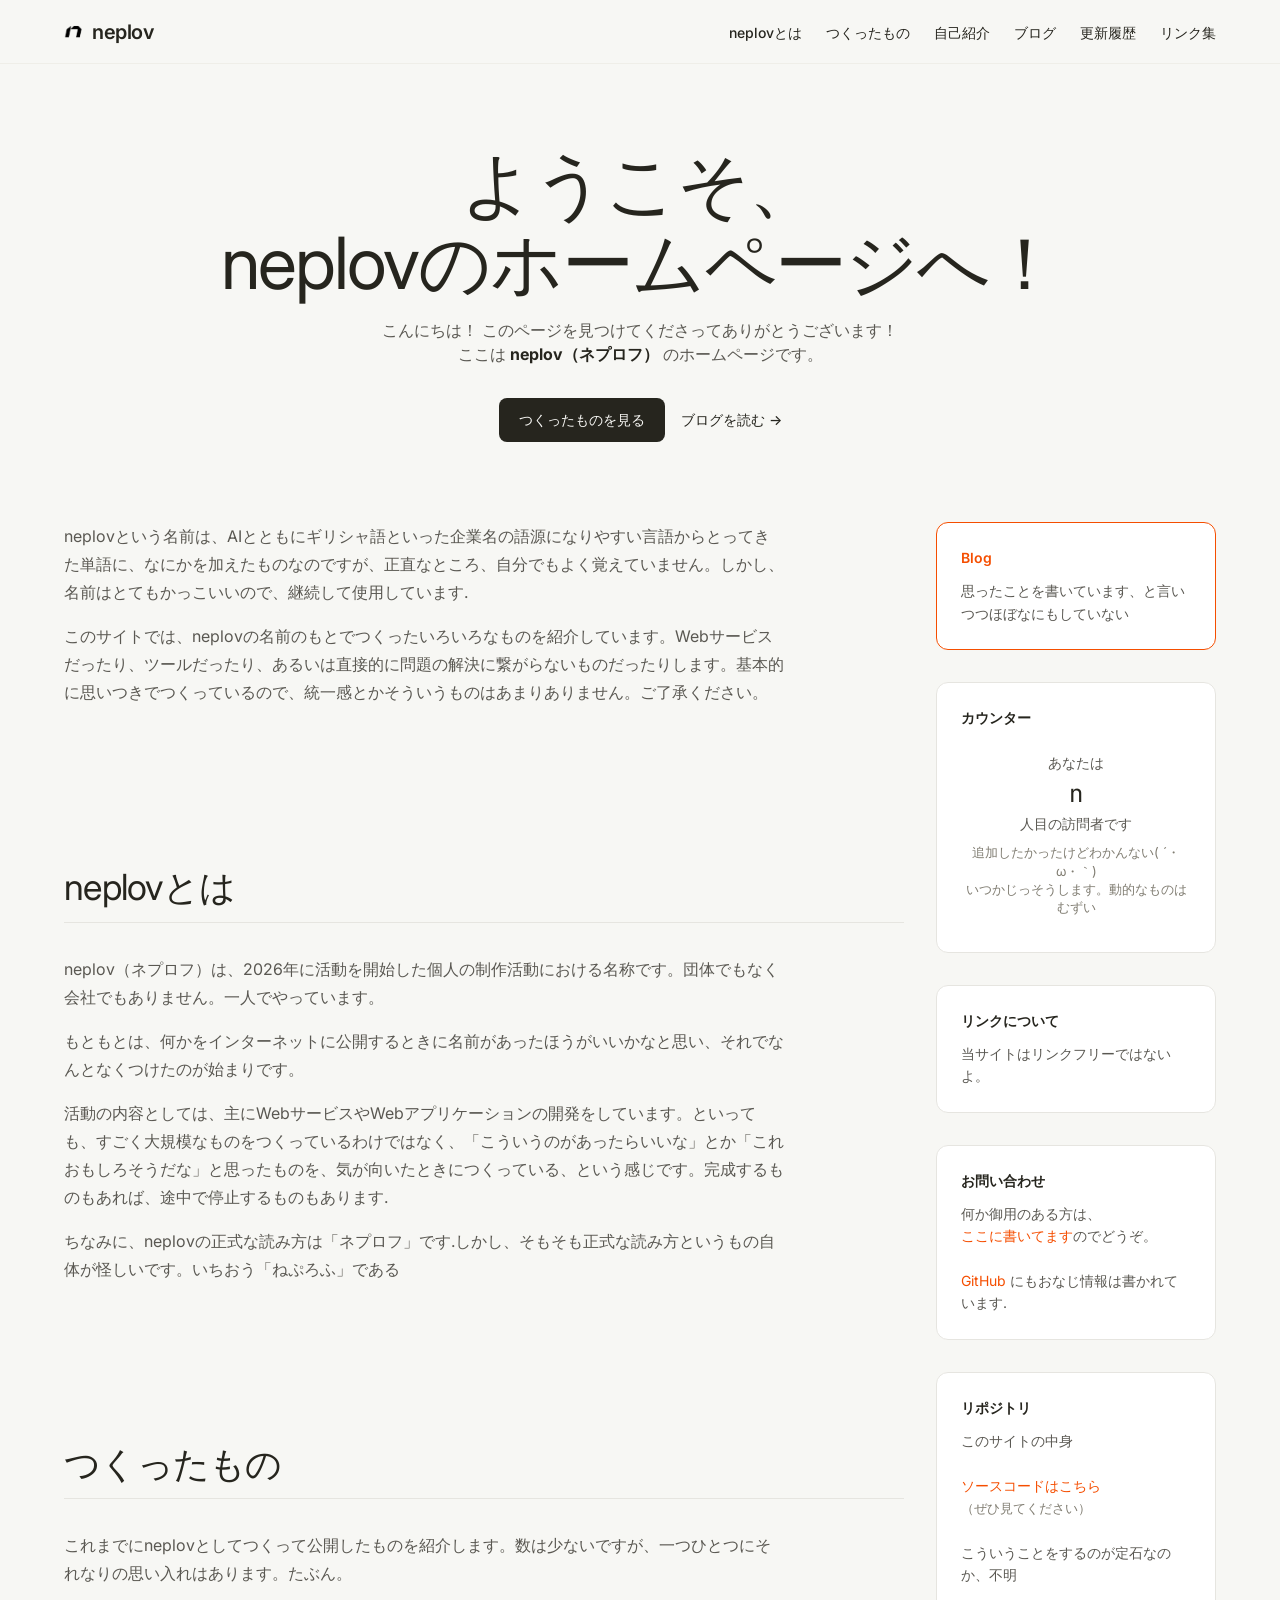
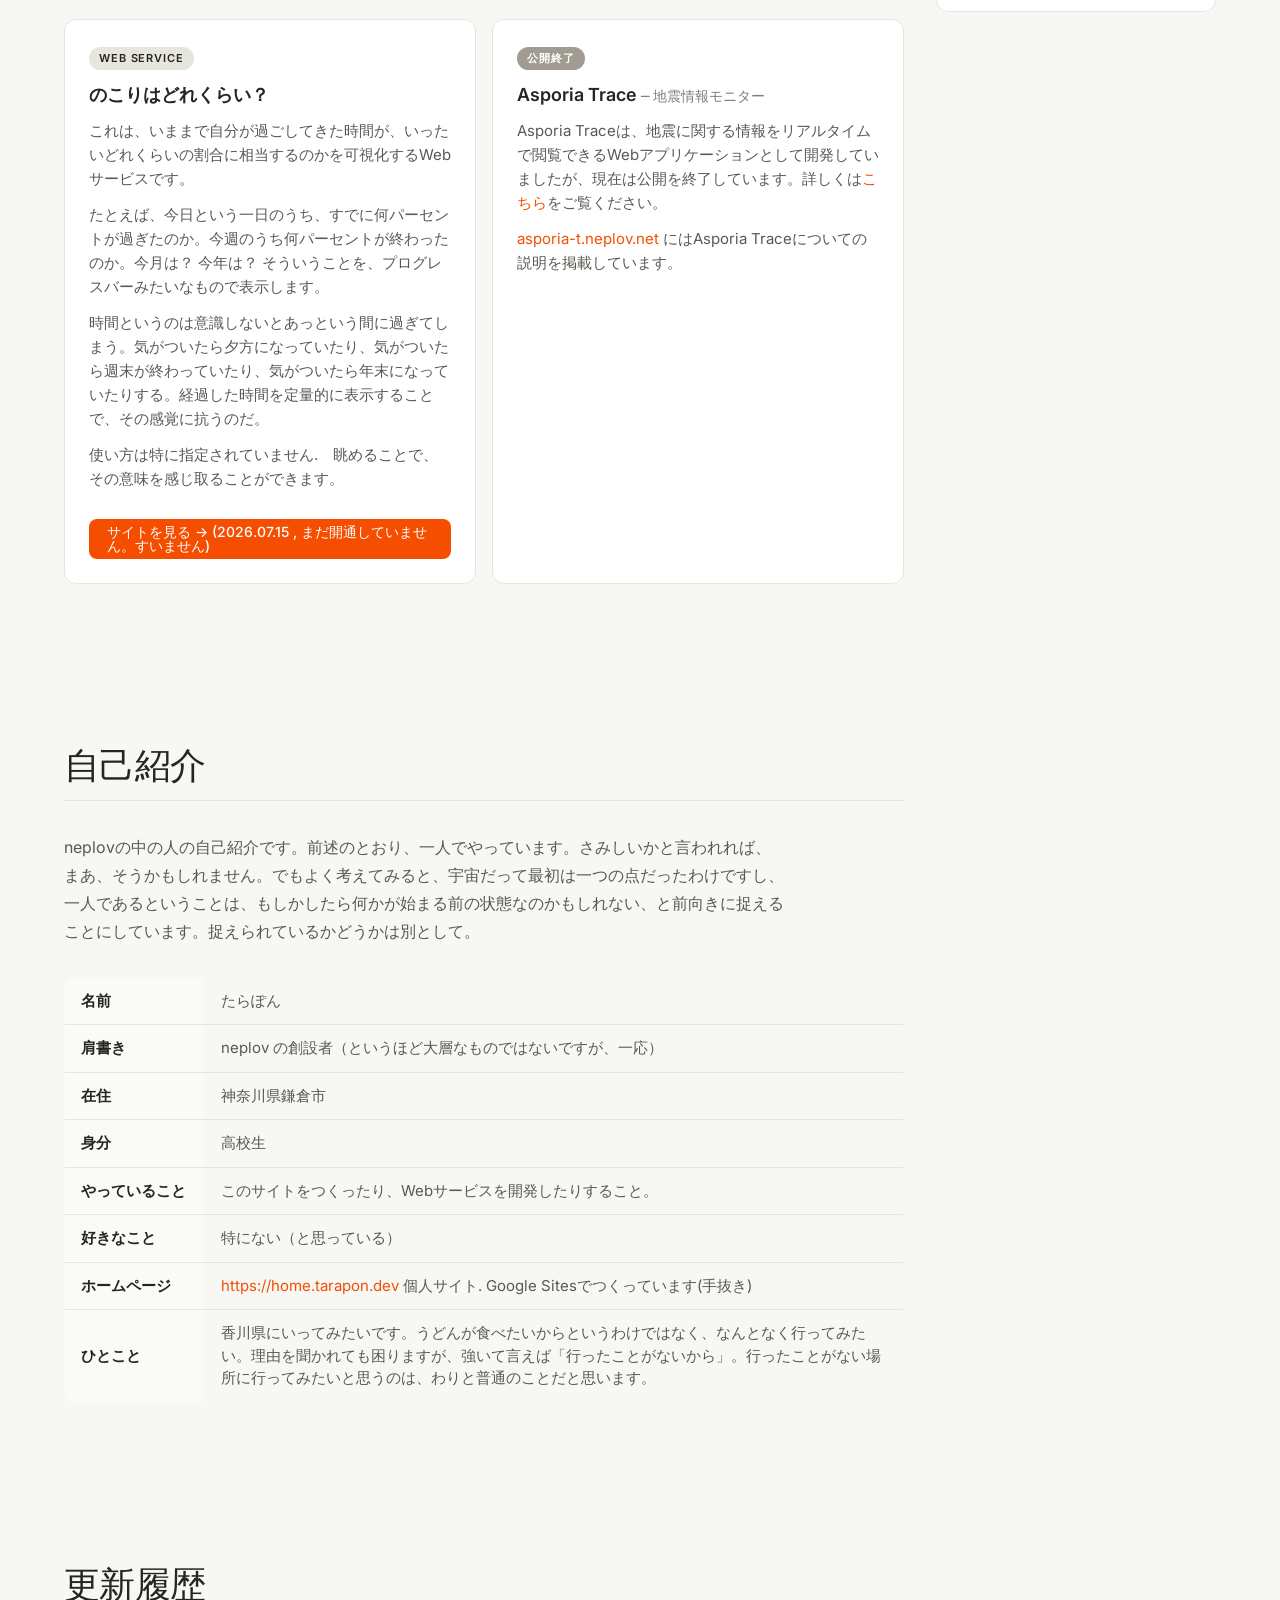
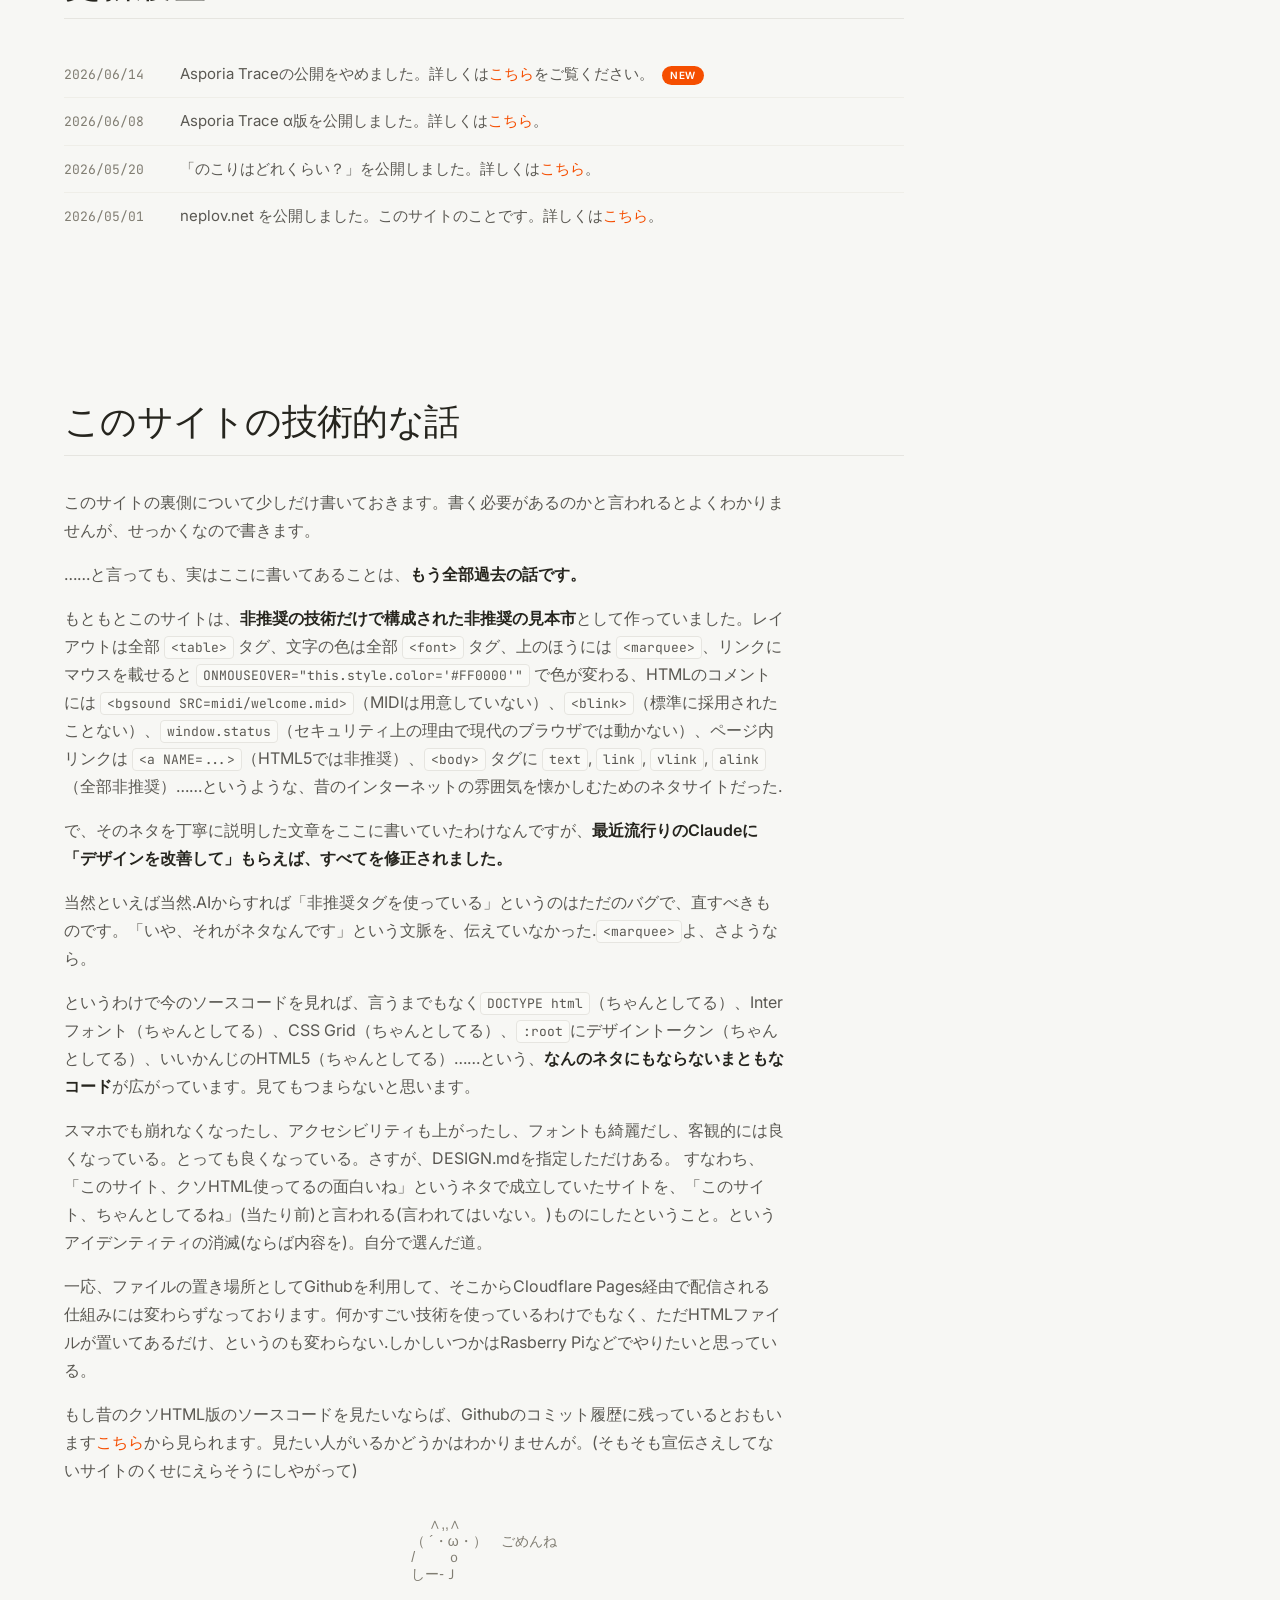
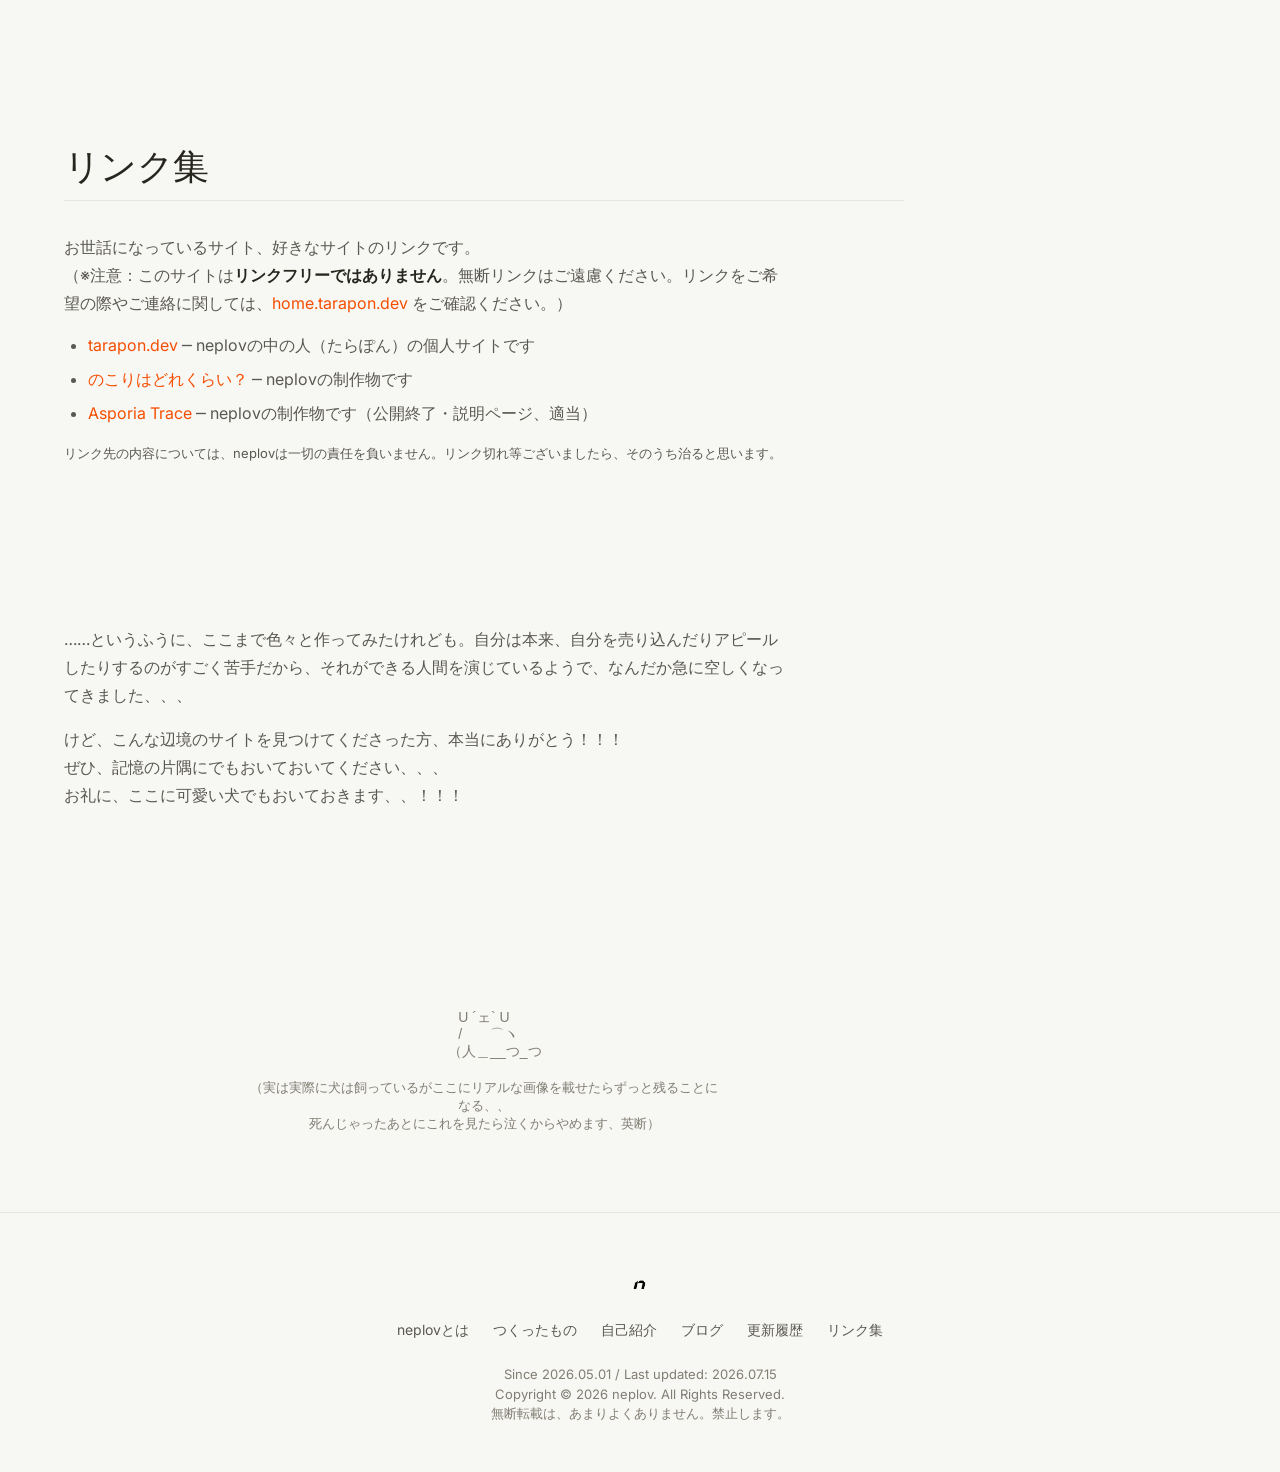
==== commit 3d98c977: "Update text content in index.html" ====
--- a/index.html
+++ b/index.html
@@ -62,7 +62,7 @@
         <section class="hero-band">
             <div class="container">
                 <h1 class="display-mega">
-                    ようこそ！<br />neplovのホームページへ！
+                    ようこそ、<br />neplovのホームページへ！
                 </h1>
                 <p class="body-md hero-band__subtitle">
                     こんにちは！
@@ -89,10 +89,9 @@
                     <section class="section" style="padding-top: 0">
                         <div class="prose">
                             <p>
-                                neplovというのは、なんとなくつけた名前です。特に意味はありません。響きがよかったのかもしれないし、よくなかったのかもしれません。正直なところ、自分でもよく覚えていません。ある日ふと思いついて、「まあこれでいいか」と思って、そのまま使っています。
-                            </p>
-                            <p>
-                                このサイトでは、neplovの名前のもとでつくったいろいろなものを紹介しています。Webサービスだったり、ツールだったり、あるいは自分でもよくわからないものだったりします。基本的に思いつきでつくっているので、統一感とかそういうものはあまりありません。ご了承ください。
+                                neplovという名前は、AIとともにギリシャ語といった企業名の語源になりやすい言語からとってきた単語に、なにかを加えたものなのですが、正直なところ、自分でもよく覚えていません。しかし、名前はとてもかっこいいので、継続して使用しています.
+                            <p>
+                                このサイトでは、neplovの名前のもとでつくったいろいろなものを紹介しています。Webサービスだったり、ツールだったり、あるいは直接的に問題の解決に繋がらないものだったりします。基本的に思いつきでつくっているので、統一感とかそういうものはあまりありません。ご了承ください。
                             </p>
                         </div>
                     </section>
@@ -104,16 +103,16 @@
                         </div>
                         <div class="prose">
                             <p>
-                                neplov（ネプロフ）は、2026年に活動を開始した個人の制作活動における名称です。団体でもなければ、会社でもありません。一人でやっています。
-                            </p>
-                            <p>
-                                もともとは、何かをインターネットに公開するときに名前があったほうがいいかなと思って、それでなんとなくつけたのが始まりです。由来を聞かれることがあるのですが、特にありません。語感で決めました。もしかしたら寝ぼけているときに思いついたのかもしれません。記憶が定かではないのですが、たぶんそのあたりだったと思います。
-                            </p>
-                            <p>
-                                活動の内容としては、主にWebサービスやWebアプリケーションの開発をしています。といっても、すごく大規模なものをつくっているわけではなく、「こういうのがあったらいいな」とか「これおもしろそうだな」と思ったものを、気が向いたときにつくっている、という感じです。完成するものもあれば、途中で飽きるものもあります。そういうものだと思っています。
-                            </p>
-                            <p>
-                                ちなみに、neplovの正式な読み方は「ネプロフ」ですが、「ネプロブ」と読む人もいますし、「ネプラヴ」と読む人もいるかもしれません。どれでも構いません。そもそも正式な読み方というもの自体が怪しいです。最初に決めたのかどうかすら覚えていないので。
+                                neplov（ネプロフ）は、2026年に活動を開始した個人の制作活動における名称です。団体でもなく会社でもありません。一人でやっています。
+                            </p>
+                            <p>
+                                もともとは、何かをインターネットに公開するときに名前があったほうがいいかなと思い、それでなんとなくつけたのが始まりです。
+                            </p>
+                            <p>
+                                活動の内容としては、主にWebサービスやWebアプリケーションの開発をしています。といっても、すごく大規模なものをつくっているわけではなく、「こういうのがあったらいいな」とか「これおもしろそうだな」と思ったものを、気が向いたときにつくっている、という感じです。完成するものもあれば、途中で停止するものもあります.
+                            </p>
+                            <p>
+                                ちなみに、neplovの正式な読み方は「ネプロフ」です.しかし、そもそも正式な読み方というもの自体が怪しいです。いちおう「ねぷろふ」である
                             </p>
                         </div>
                     </section>
@@ -148,10 +147,10 @@
                                         そういうことを、プログレスバーみたいなもので表示します。
                                     </p>
                                     <p style="margin-top: var(--space-sm)">
-                                        つくった動機としては、時間というのは意識しないとあっという間に過ぎてしまうなあ、と思ったからです。気がついたら夕方になっていたり、気がついたら週末が終わっていたり、気がついたら年末になっていたりします。そういう「気がついたら」を少しでも減らせないかと思って、数字として見えるようにしてみました。
+                                        時間というのは意識しないとあっという間に過ぎてしまう。気がついたら夕方になっていたり、気がついたら週末が終わっていたり、気がついたら年末になっていたりする。経過した時間を定量的に表示することで、その感覚に抗うのだ。
                                     </p>
                                     <p style="margin-top: var(--space-sm)">
-                                        使い方は特にありません。開いて、眺めてください。何かを感じるかもしれないし、何も感じないかもしれません。それでいいと思います。
+                                        使い方は特に指定されていません.　眺めることで、その意味を感じ取ることができます。
                                     </p>
                                 </div>
                                 <div class="feature-card__meta">
@@ -160,7 +159,7 @@
                                         target="_blank"
                                         class="btn btn-primary"
                                         style="margin-top: var(--space-sm)"
-                                        >サイトを見る →</a
+                                        >サイトを見る → (2026.07.15 , まだ開通していません。すいません)</a
                                     >
                                 </div>
                             </div>
@@ -246,7 +245,7 @@
                             <tr>
                                 <th>好きなこと</th>
                                 <td>
-                                    特にない（と思っているけど、たぶん気づいていないだけかもしれない）
+                                    特にない（と思っている）
                                 </td>
                             </tr>
                             <tr>
@@ -350,34 +349,34 @@
                                 タグに <code>text</code>, <code>link</code>,
                                 <code>vlink</code>,
                                 <code>alink</code
-                                >（全部非推奨）……というようなやつです。昔のインターネットの雰囲気を懐かしむためのネタサイトだったわけですね。
+                                >（全部非推奨）……というような、昔のインターネットの雰囲気を懐かしむためのネタサイトだった.
                             </p>
 
                             <p>
                                 で、そのネタを丁寧に説明した文章をここに書いていたわけなんですが、<strong
-                                    >AIに「デザインを改善して」と頼んだら、それらを全部きれいに直されてしまいました。直せはするんだけれども、まあいいでしょうと。</strong
-                                >
-                            </p>
-
-                            <p>
-                                当然といえば当然です。AIからすれば「非推奨タグを使っている」というのはただのバグ報告であり、直すべきものです。「いや、それがネタなんです」という文脈を、彼は知らなかったみたい<code>&lt;marquee&gt;</code>よ、さようなら。
-                            </p>
-
-                            <p>
-                                というわけで今のソースコードを見てみると、<code
+                                    >最近流行りのClaudeに「デザインを改善して」もらえば、すべてを修正されました。</strong
+                                >
+                            </p>
+
+                            <p>
+                                当然といえば当然.AIからすれば「非推奨タグを使っている」というのはただのバグで、直すべきものです。「いや、それがネタなんです」という文脈を、伝えていなかった.<code>&lt;marquee&gt;</code>よ、さようなら。
+                            </p>
+
+                            <p>
+                                というわけで今のソースコードを見れば、言うまでもなく<code
                                     >DOCTYPE html</code
                                 >（ちゃんとしてる）、Interフォント（ちゃんとしてる）、CSS
                                 Grid（ちゃんとしてる）、<code>:root</code>にデザイントークン（ちゃんとしてる）、いいかんじのHTML5（ちゃんとしてる）……という、<strong>なんのネタにもならないまともなコード</strong>が広がっています。見てもつまらないと思います。
                             </p>
 
                             <p>
-                                いや、まあ、スマホでも崩れなくなったし、アクセシビリティも上がったし、フォントも綺麗だし、客観的には良くなっているんですよ？
-                                でも、「このサイト、クソHTML使ってるの面白いね」というネタで成立していたサイトが、「このサイト、ちゃんとしてるね」というサイトになってしまった。アイデンティティの消滅です。(ならば内容を)
+                                スマホでも崩れなくなったし、アクセシビリティも上がったし、フォントも綺麗だし、客観的には良くなっている。とっても良くなっている。さすが、DESIGN.mdを指定しただけある。
+                                すなわち、「このサイト、クソHTML使ってるの面白いね」というネタで成立していたサイトを、「このサイト、ちゃんとしてるね」(当たり前)と言われる(言われてはいない。)ものにしたということ。というアイデンティティの消滅(ならば内容を)。自分で選んだ道。
                             </p>
 
                             <p>
                                 一応、ファイルの置き場所としてGithubを利用して、そこからCloudflare
-                                Pages経由で配信される仕組みには変わらずなっています。何かすごい技術を使っているわけでもなく、ただHTMLファイルが置いてあるだけ、というのも変わりません。いつかはRasberry Piなどでやりたいと思っている。
+                                Pages経由で配信される仕組みには変わらずなっております。何かすごい技術を使っているわけでもなく、ただHTMLファイルが置いてあるだけ、というのも変わらない.しかしいつかはRasberry Piなどでやりたいと思っている。
                             </p>
 
     
@@ -387,7 +386,7 @@
                                     href="https://github.com/tlarnc1-sl/neplov"
                                     target="_blank"
                                     >こちら</a
-                                >から見られます。見たい人がいるかどうかはわかりませんが。(そもそも宣伝さえしてないサイトのくせにえらそう)
+                                >から見られます。見たい人がいるかどうかはわかりませんが。(そもそも宣伝さえしてないサイトのくせにえらそうにしやがって)
                             </p>
                         </div>
 
@@ -554,15 +553,15 @@
                         <div class="info-box__title">お問い合わせ</div>
                         <div class="info-box__body">
                             何か御用のある方は、<br />
-                            <a href="https://tarapon.dev" target="_blank"
+                            <a href="https://home.tarapon.dev" target="_blank"
                                 >ここに書いてます</a
-                            >ので見てねっ！(*ﾉω・*)ﾃﾍ<br /><br />
+                            >のでどうぞ。<br /><br />
                             <a
                                 href="https://github.com/tlarnc1-sl"
                                 target="_blank"
                                 >GitHub</a
                             >
-                            からでも大丈夫だよっ☆
+                            にもおなじ情報は書かれています.
                         </div>
                     </div>
 
@@ -577,9 +576,9 @@
                                 >ソースコードはこちら</a
                             ><br />
                             <span class="caption"
-                                >（というほどのものでもないが）</span
+                                >（ぜひ見てください）</span
                             ><br /><br />
-                            これを見たいひとはいるのか？？？とおもう。どうでもよくね？そんなことないか。
+                            こういうことをするのが定石なのか、不明
                         </div>
                     </div>
                 </aside>
@@ -613,7 +612,7 @@
                 <div class="footer__copy">
                     Since 2026.05.01 / Last updated: 2026.07.15<br />
                     Copyright &copy; 2026 neplov. All Rights Reserved.<br />
-                    無断転載はOK。
+                    無断転載は、あまりよくありません。禁止します。
                 </div>
             </div>
         </footer>
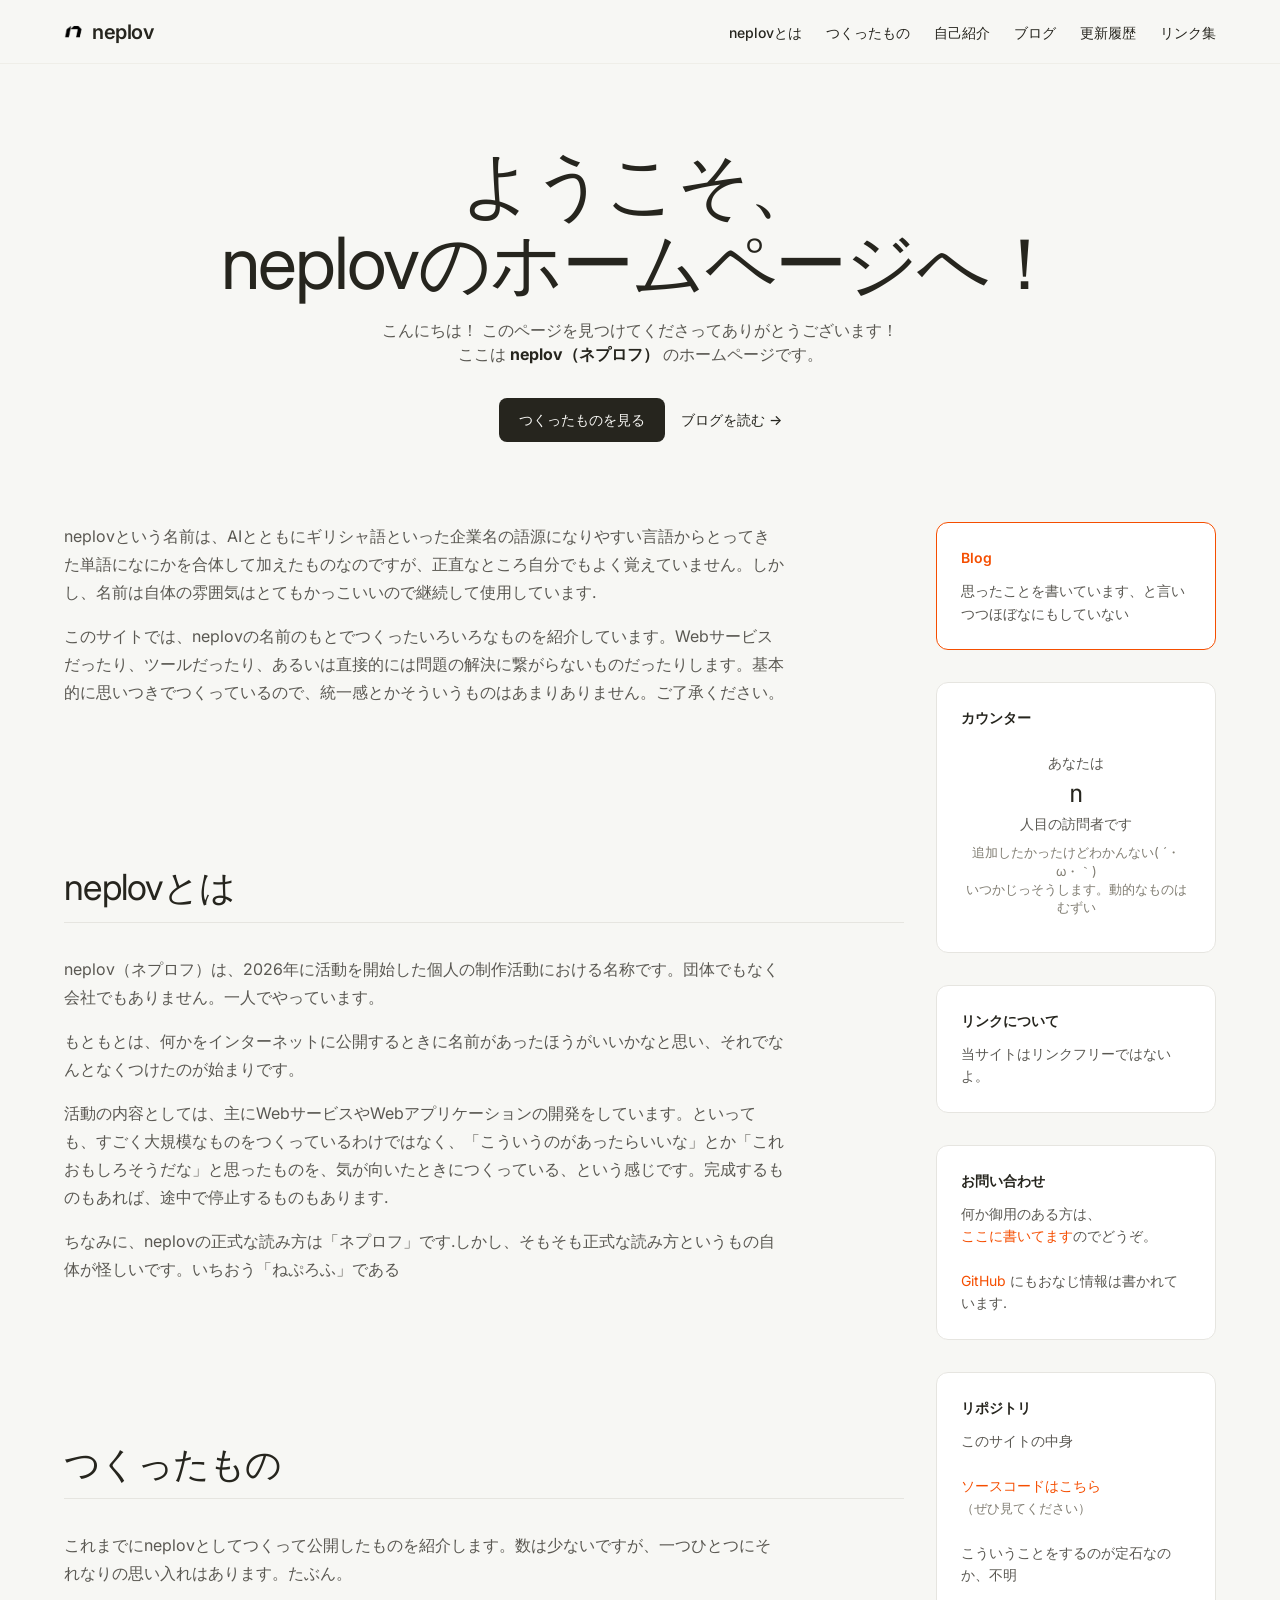
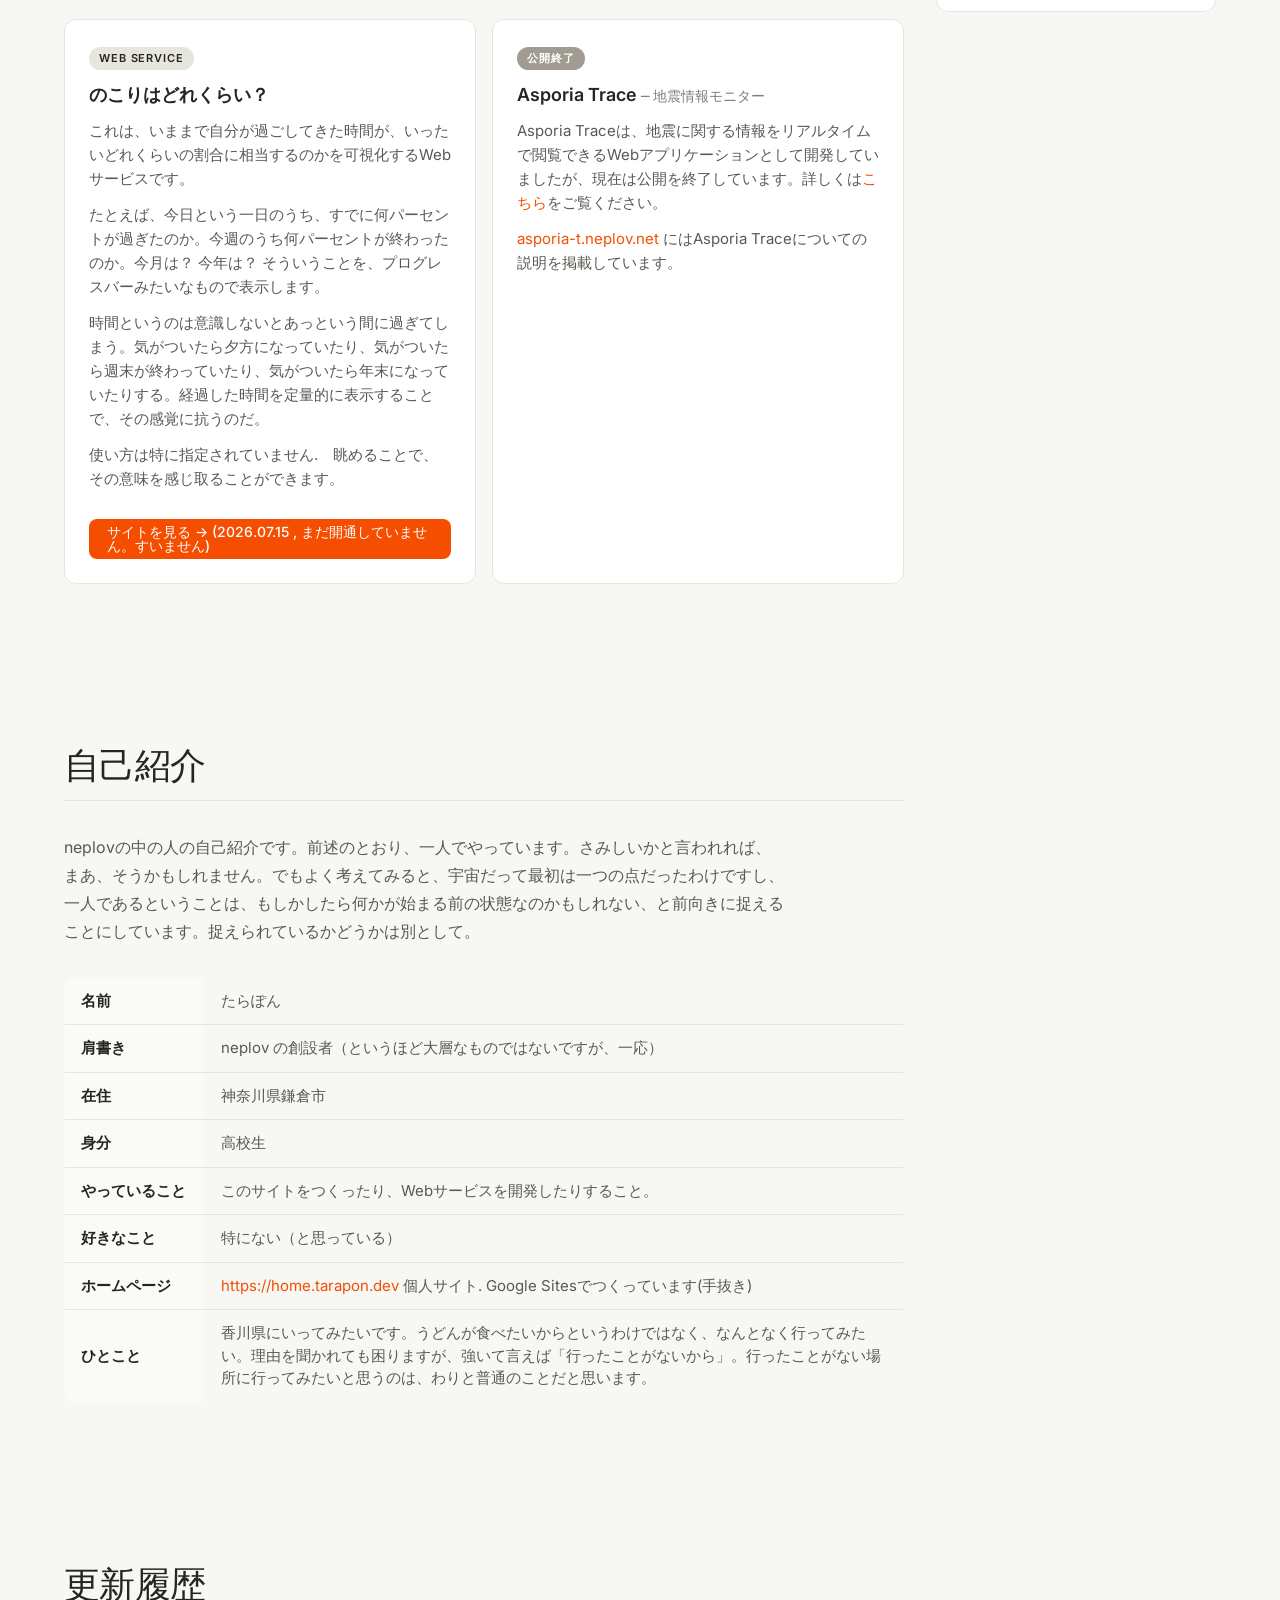
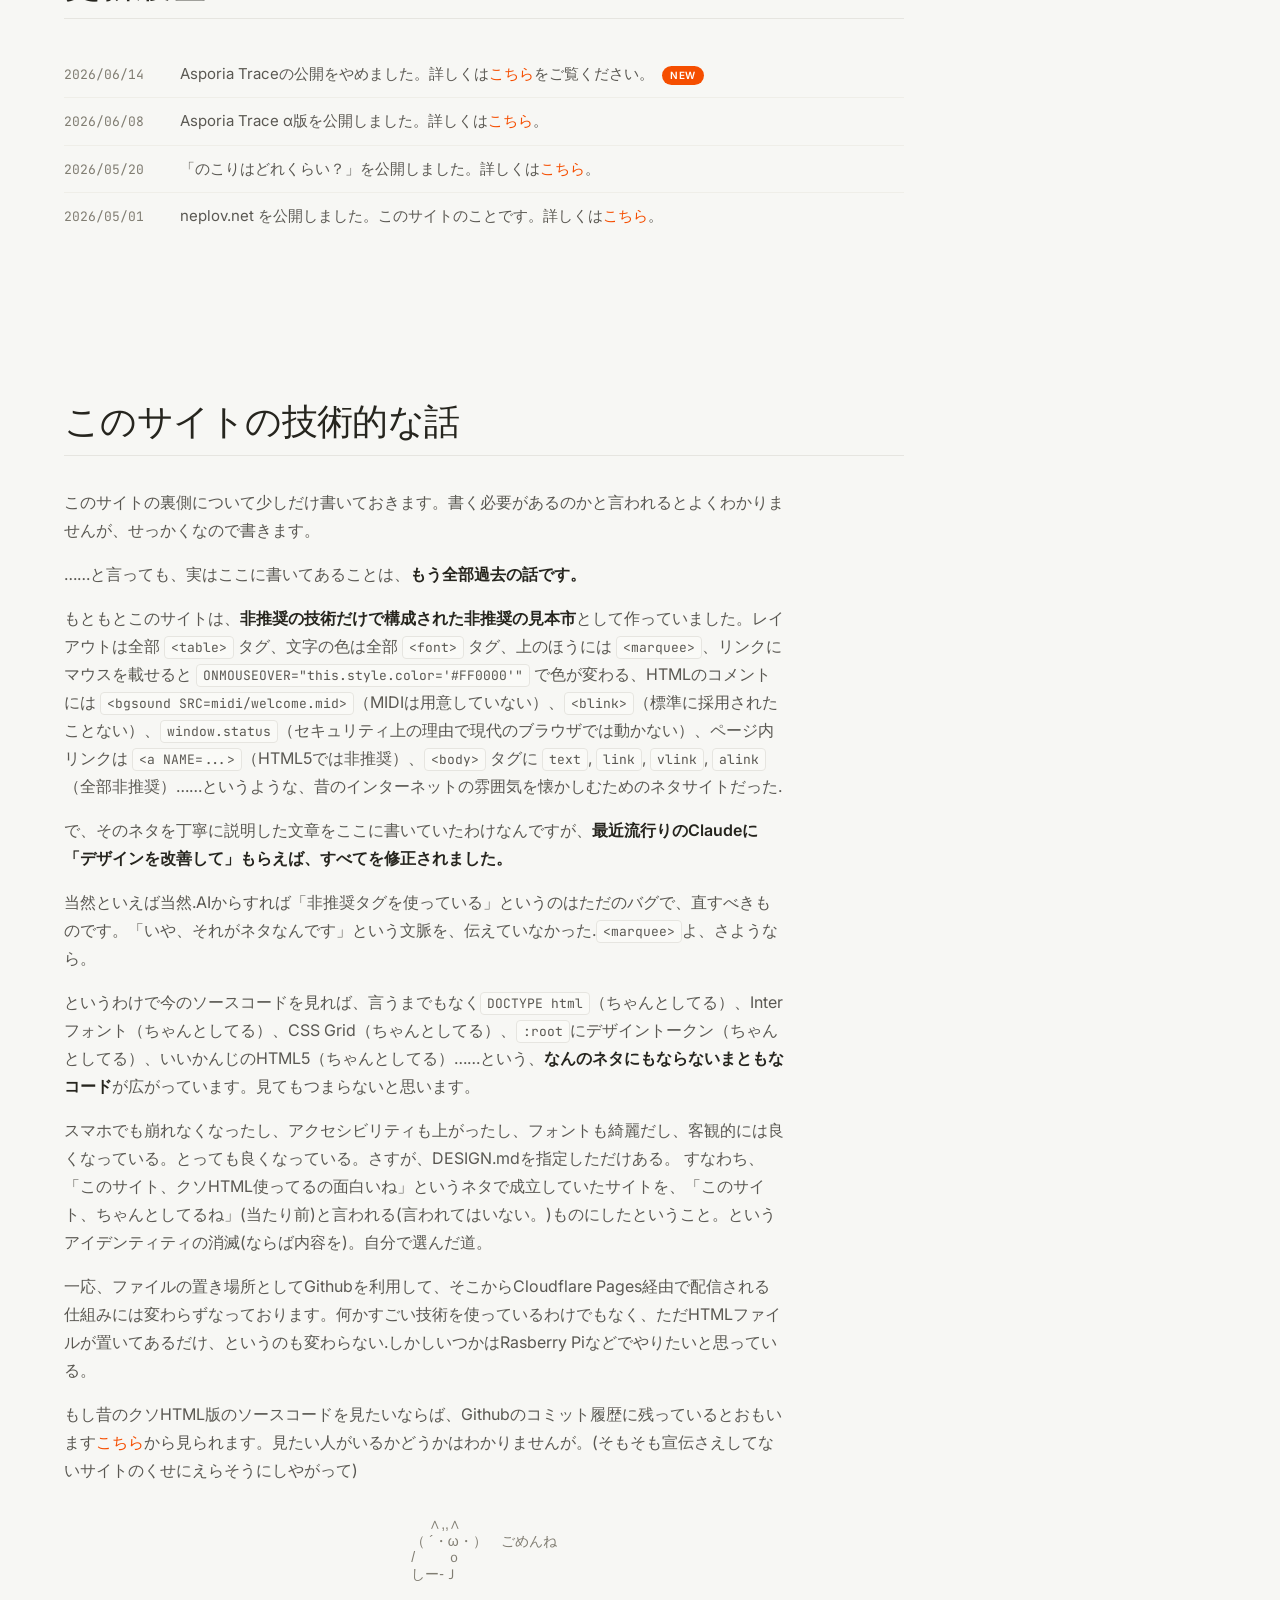
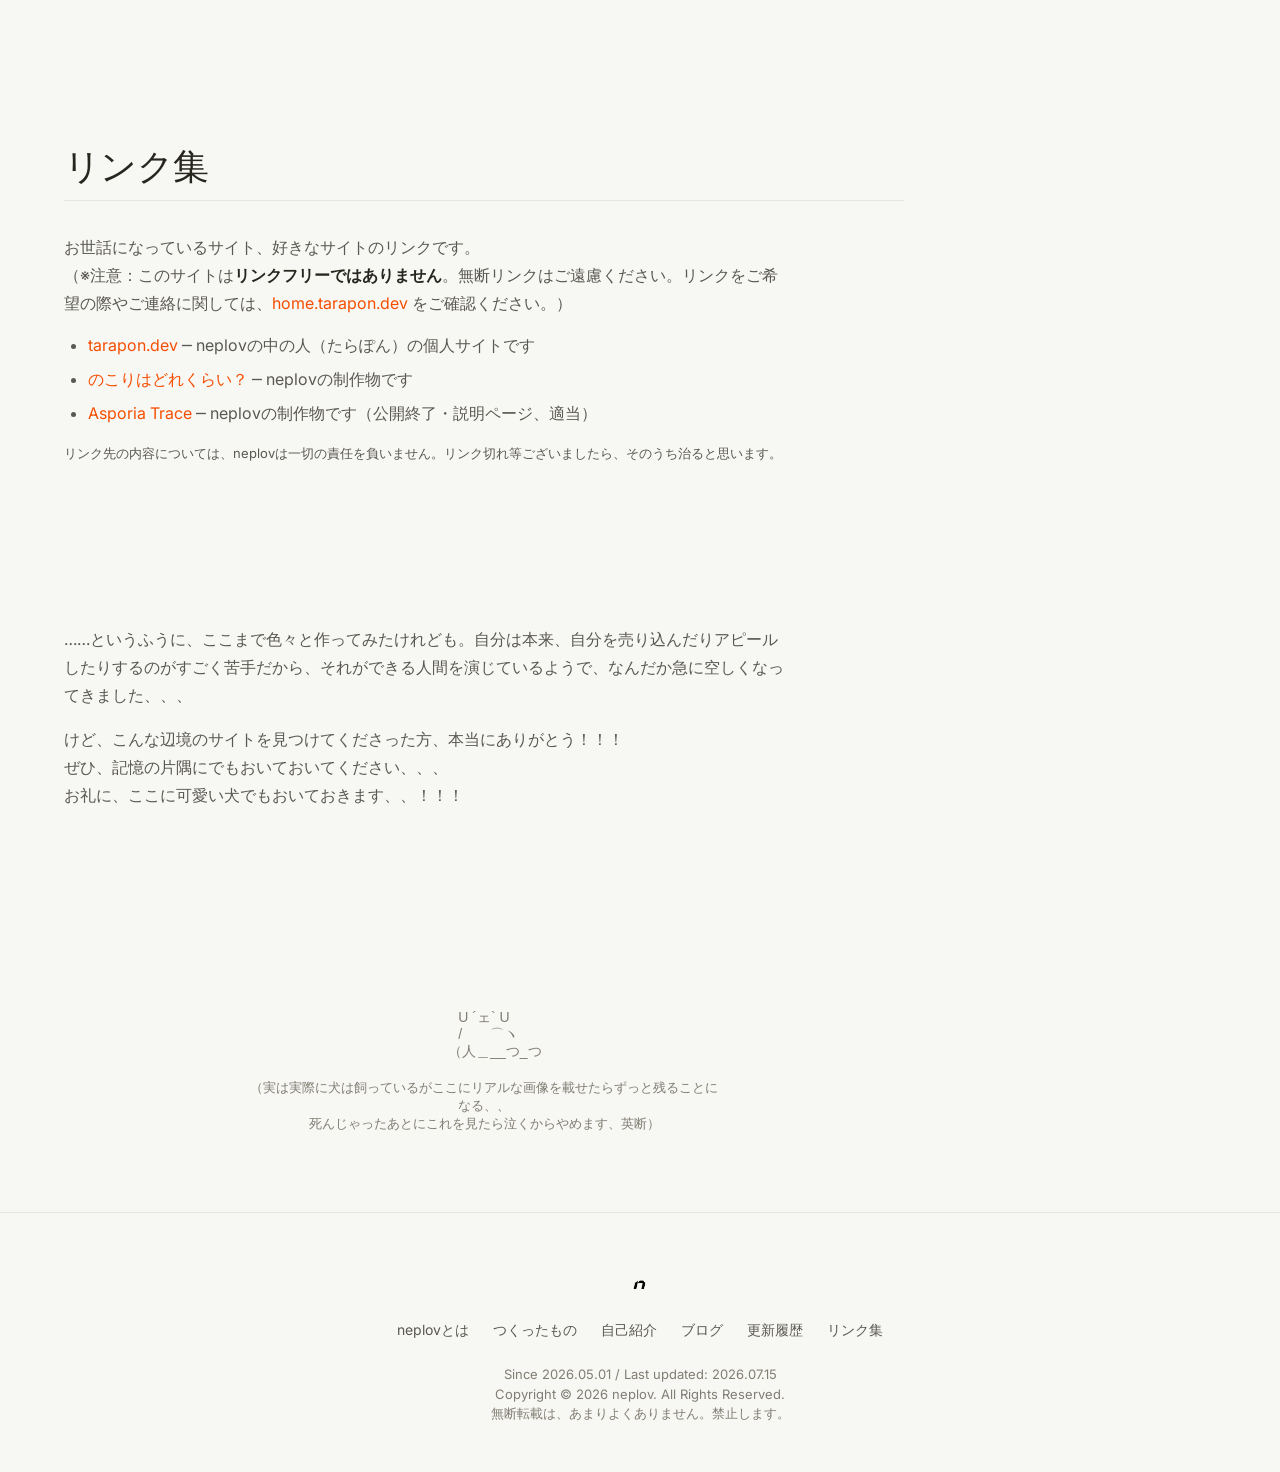
==== commit 33cbb133: "Update index.html" ====
--- a/index.html
+++ b/index.html
@@ -89,9 +89,9 @@
                     <section class="section" style="padding-top: 0">
                         <div class="prose">
                             <p>
-                                neplovという名前は、AIとともにギリシャ語といった企業名の語源になりやすい言語からとってきた単語に、なにかを加えたものなのですが、正直なところ、自分でもよく覚えていません。しかし、名前はとてもかっこいいので、継続して使用しています.
-                            <p>
-                                このサイトでは、neplovの名前のもとでつくったいろいろなものを紹介しています。Webサービスだったり、ツールだったり、あるいは直接的に問題の解決に繋がらないものだったりします。基本的に思いつきでつくっているので、統一感とかそういうものはあまりありません。ご了承ください。
+                                neplovという名前は、AIとともにギリシャ語といった企業名の語源になりやすい言語からとってきた単語になにかを合体して加えたものなのですが、正直なところ自分でもよく覚えていません。しかし、名前は自体の雰囲気はとてもかっこいいので継続して使用しています.
+                            <p>
+                                このサイトでは、neplovの名前のもとでつくったいろいろなものを紹介しています。Webサービスだったり、ツールだったり、あるいは直接的には問題の解決に繋がらないものだったりします。基本的に思いつきでつくっているので、統一感とかそういうものはあまりありません。ご了承ください。
                             </p>
                         </div>
                     </section>
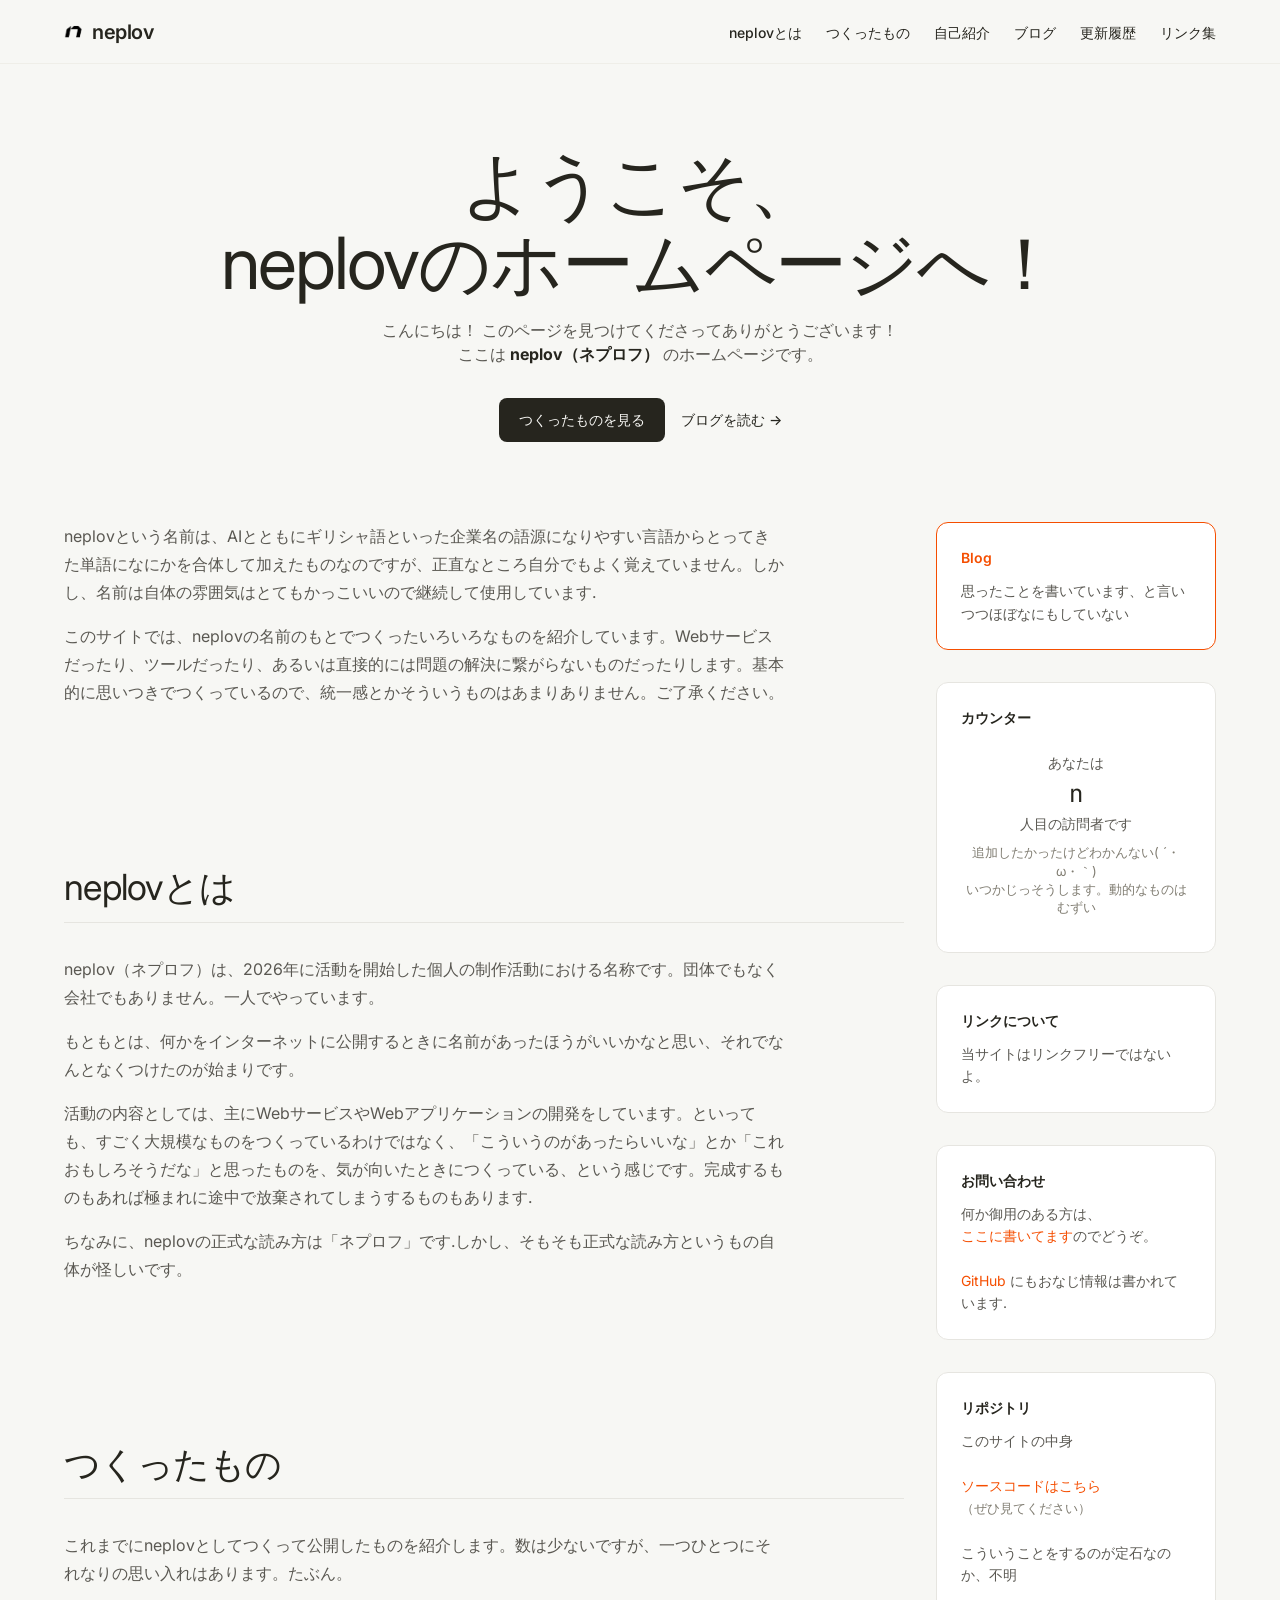
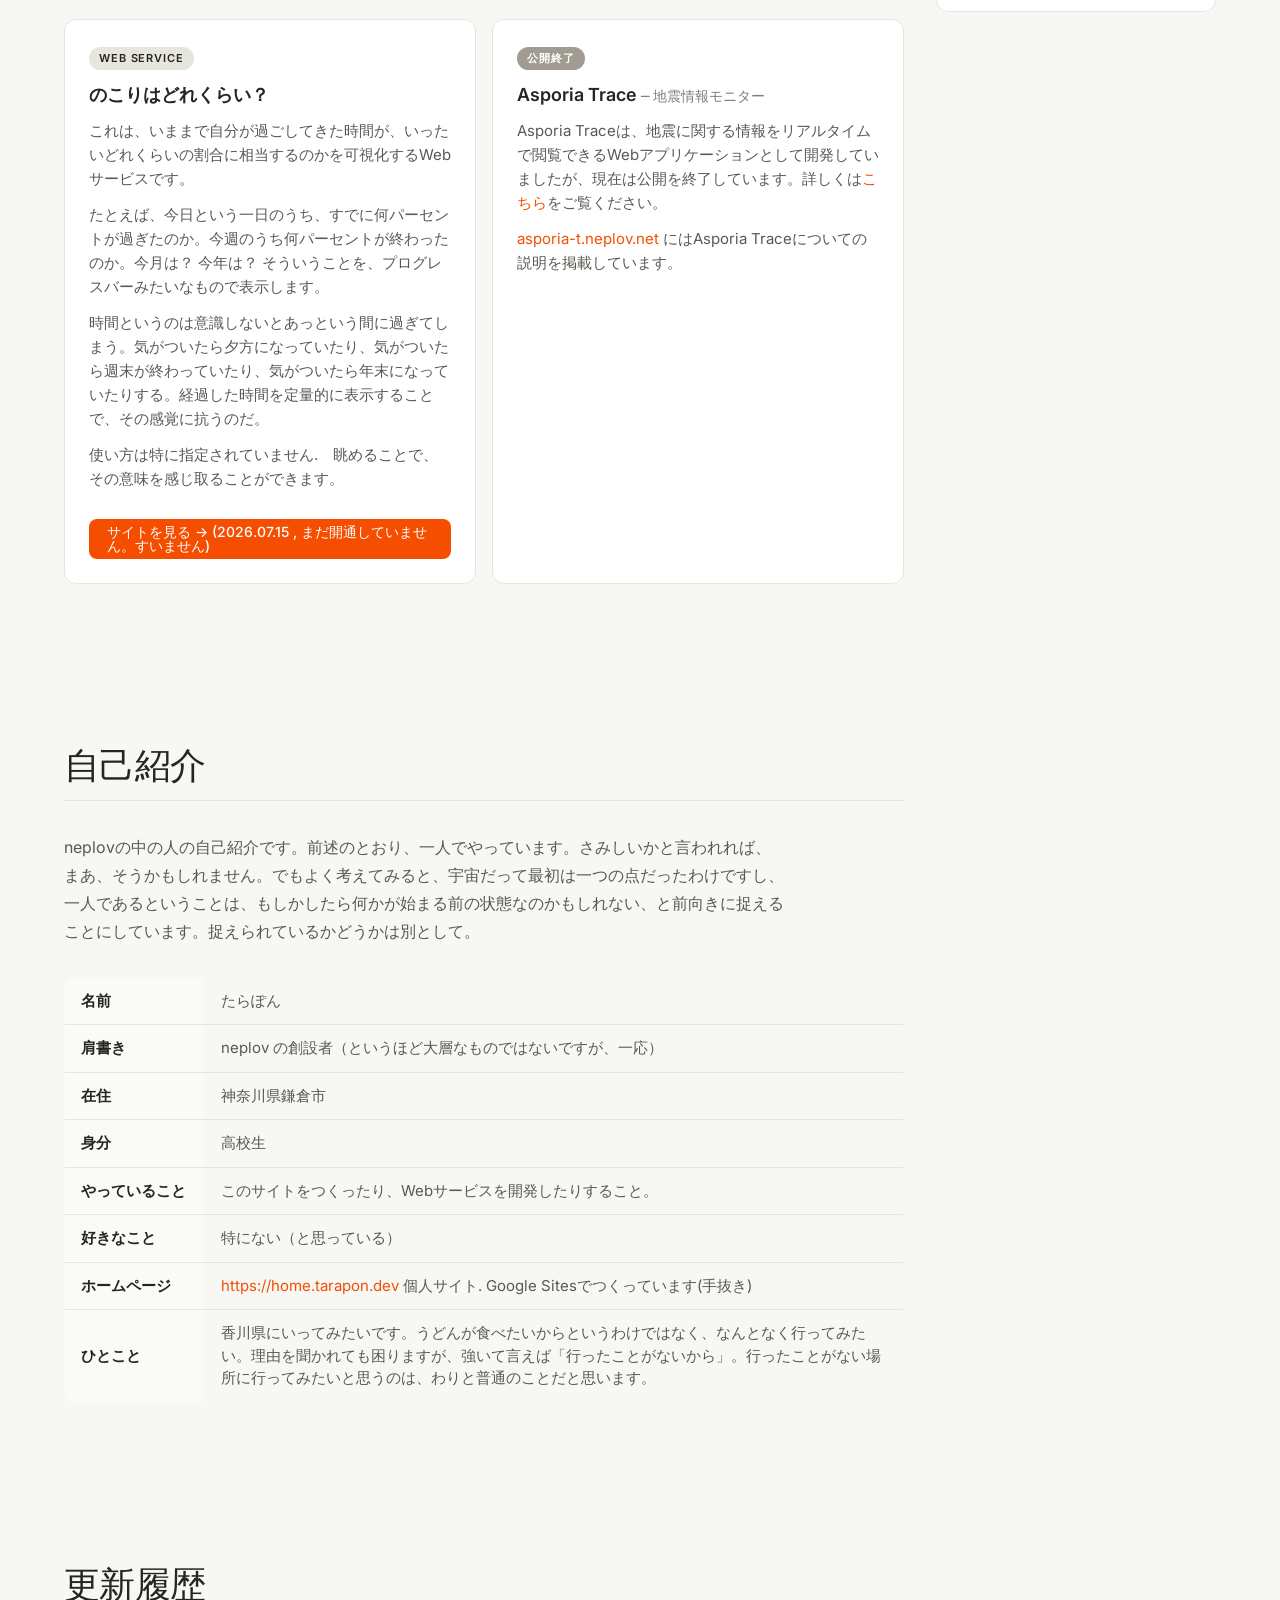
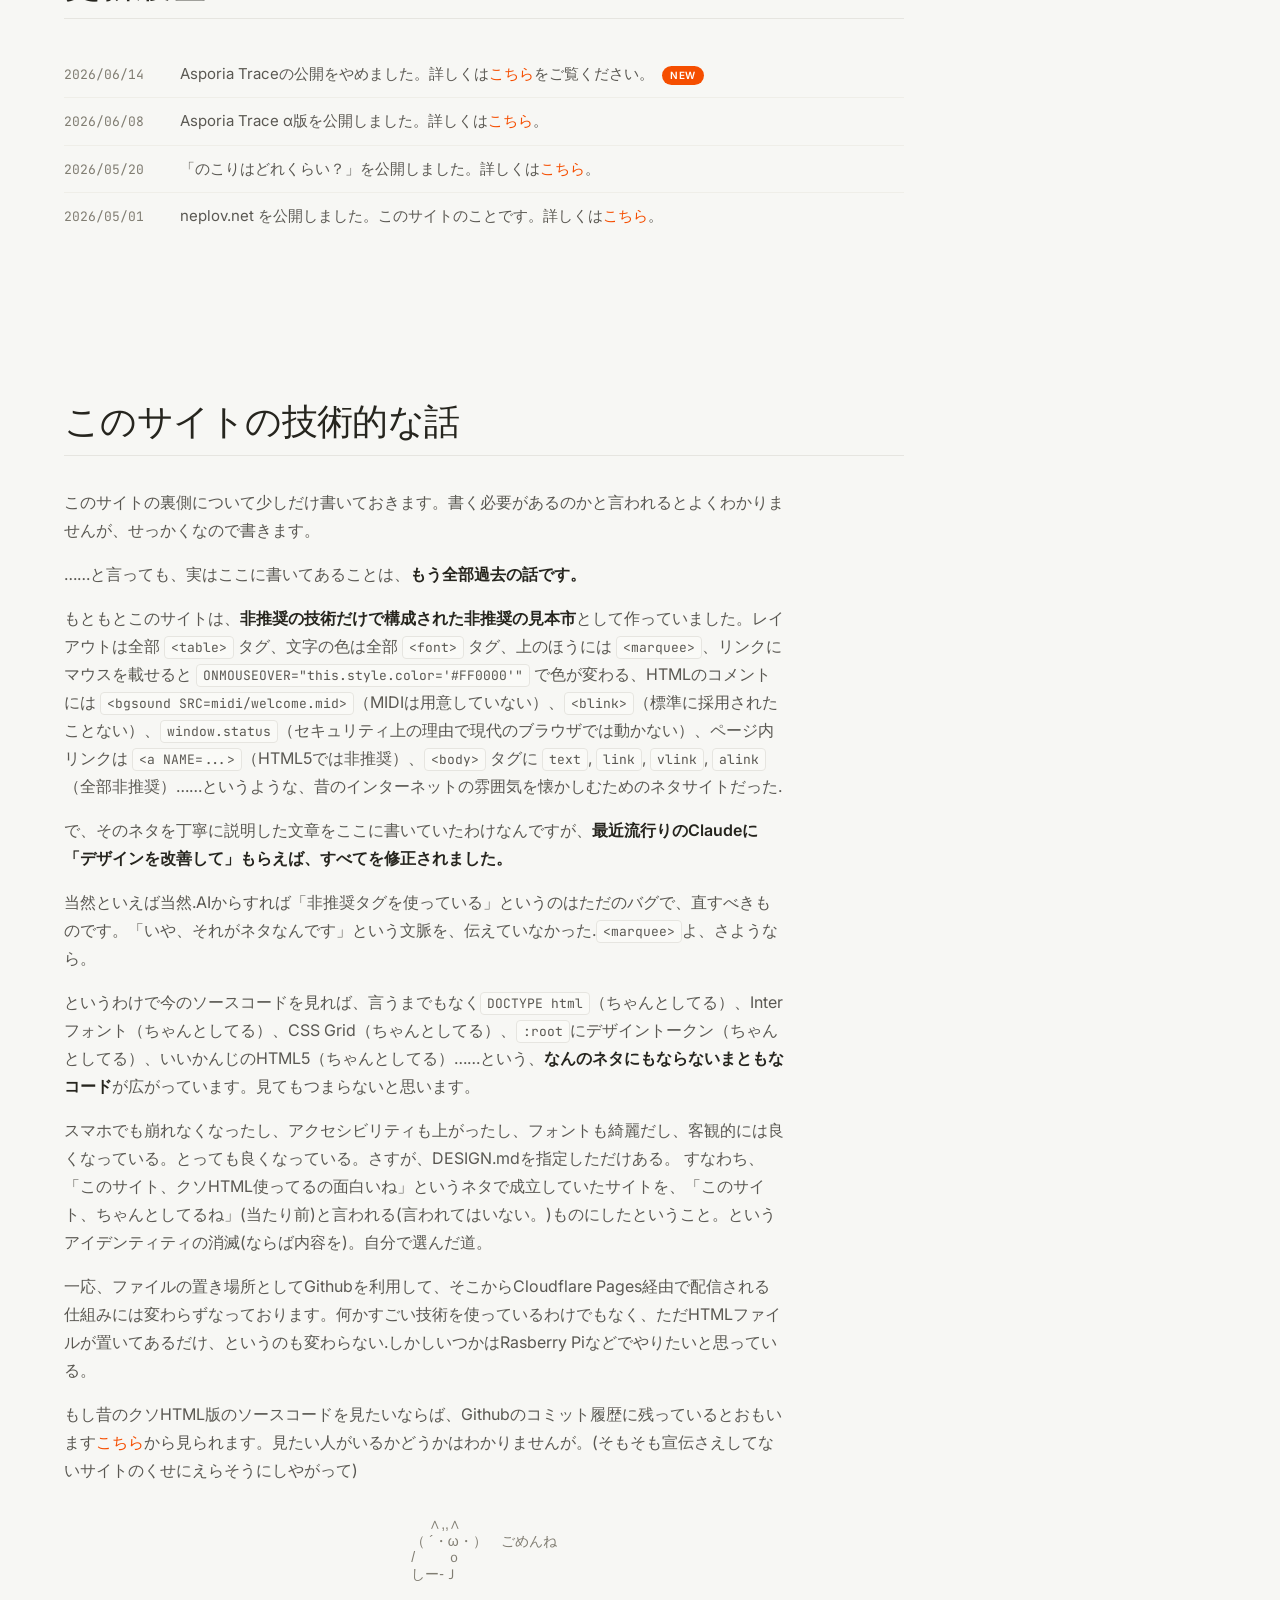
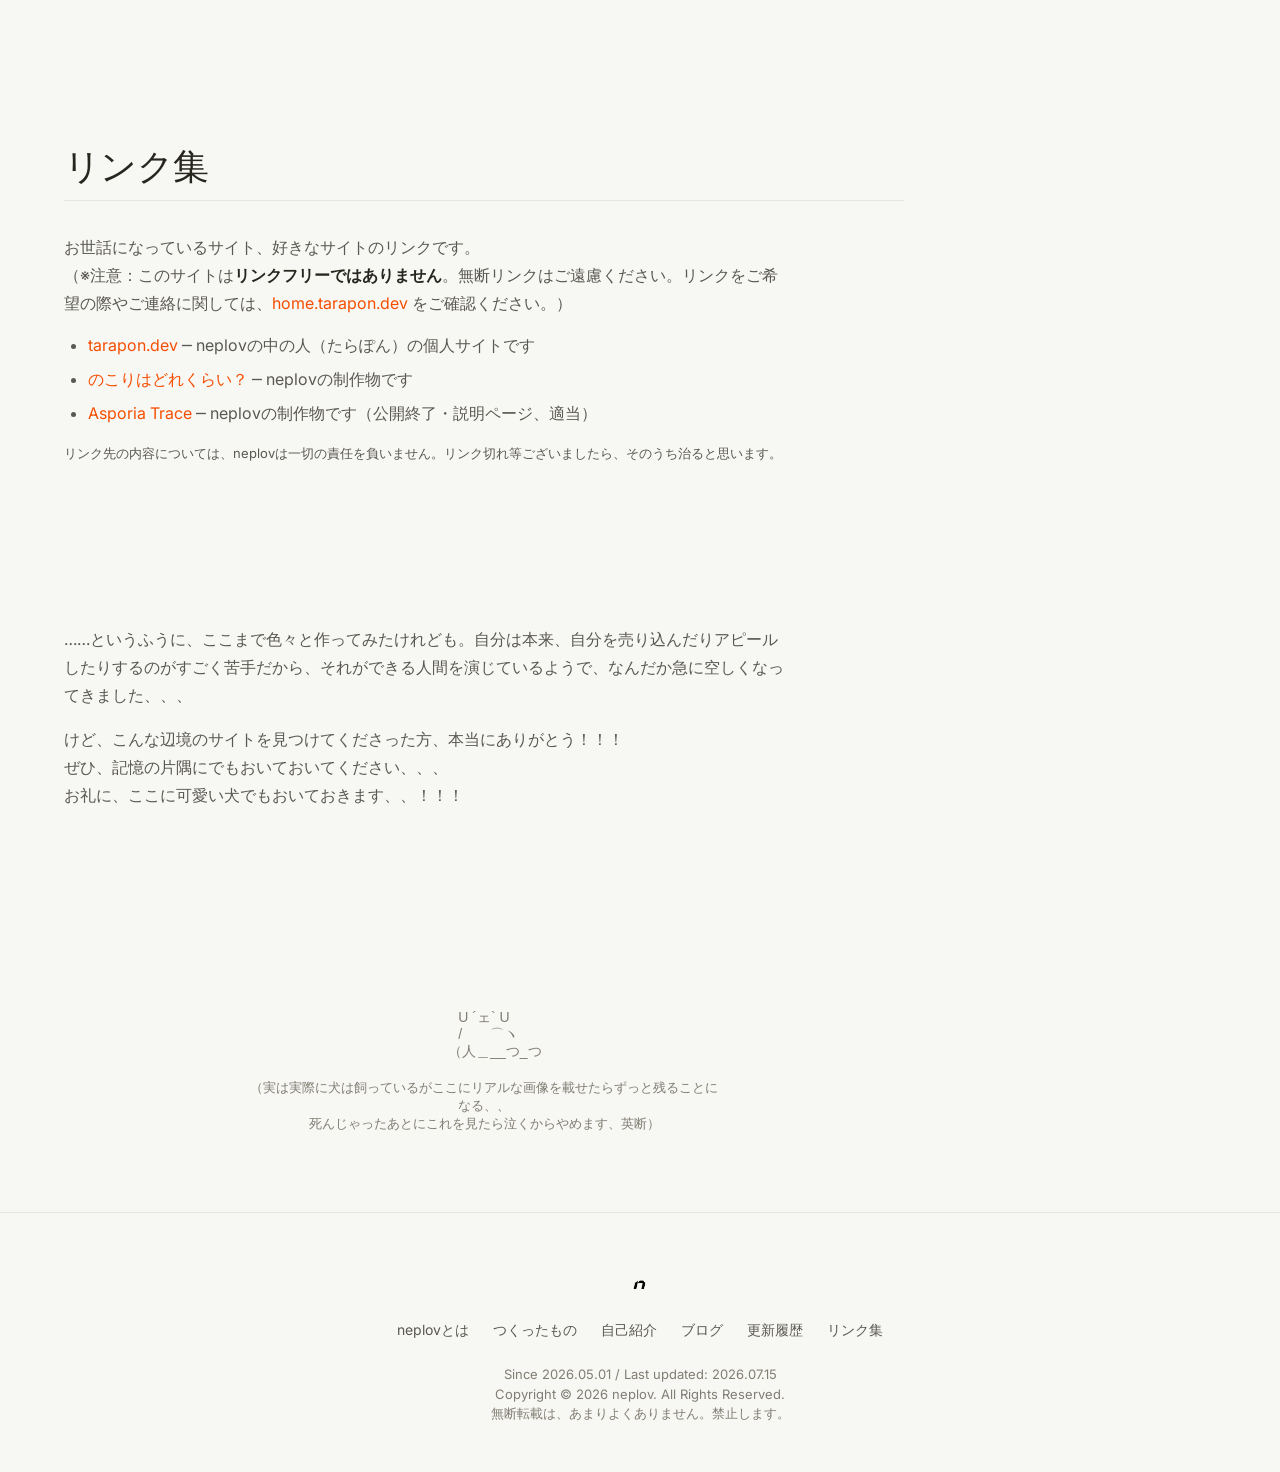
==== commit e5cabcae: "Update text in index.html for better readability Revised text for clarity and corrected phrasing." ====
--- a/index.html
+++ b/index.html
@@ -109,10 +109,10 @@
                                 もともとは、何かをインターネットに公開するときに名前があったほうがいいかなと思い、それでなんとなくつけたのが始まりです。
                             </p>
                             <p>
-                                活動の内容としては、主にWebサービスやWebアプリケーションの開発をしています。といっても、すごく大規模なものをつくっているわけではなく、「こういうのがあったらいいな」とか「これおもしろそうだな」と思ったものを、気が向いたときにつくっている、という感じです。完成するものもあれば、途中で停止するものもあります.
-                            </p>
-                            <p>
-                                ちなみに、neplovの正式な読み方は「ネプロフ」です.しかし、そもそも正式な読み方というもの自体が怪しいです。いちおう「ねぷろふ」である
+                                活動の内容としては、主にWebサービスやWebアプリケーションの開発をしています。といっても、すごく大規模なものをつくっているわけではなく、「こういうのがあったらいいな」とか「これおもしろそうだな」と思ったものを、気が向いたときにつくっている、という感じです。完成するものもあれば極まれに途中で放棄されてしまうするものもあります.
+                            </p>
+                            <p>
+                                ちなみに、neplovの正式な読み方は「ネプロフ」です.しかし、そもそも正式な読み方というもの自体が怪しいです。
                             </p>
                         </div>
                     </section>
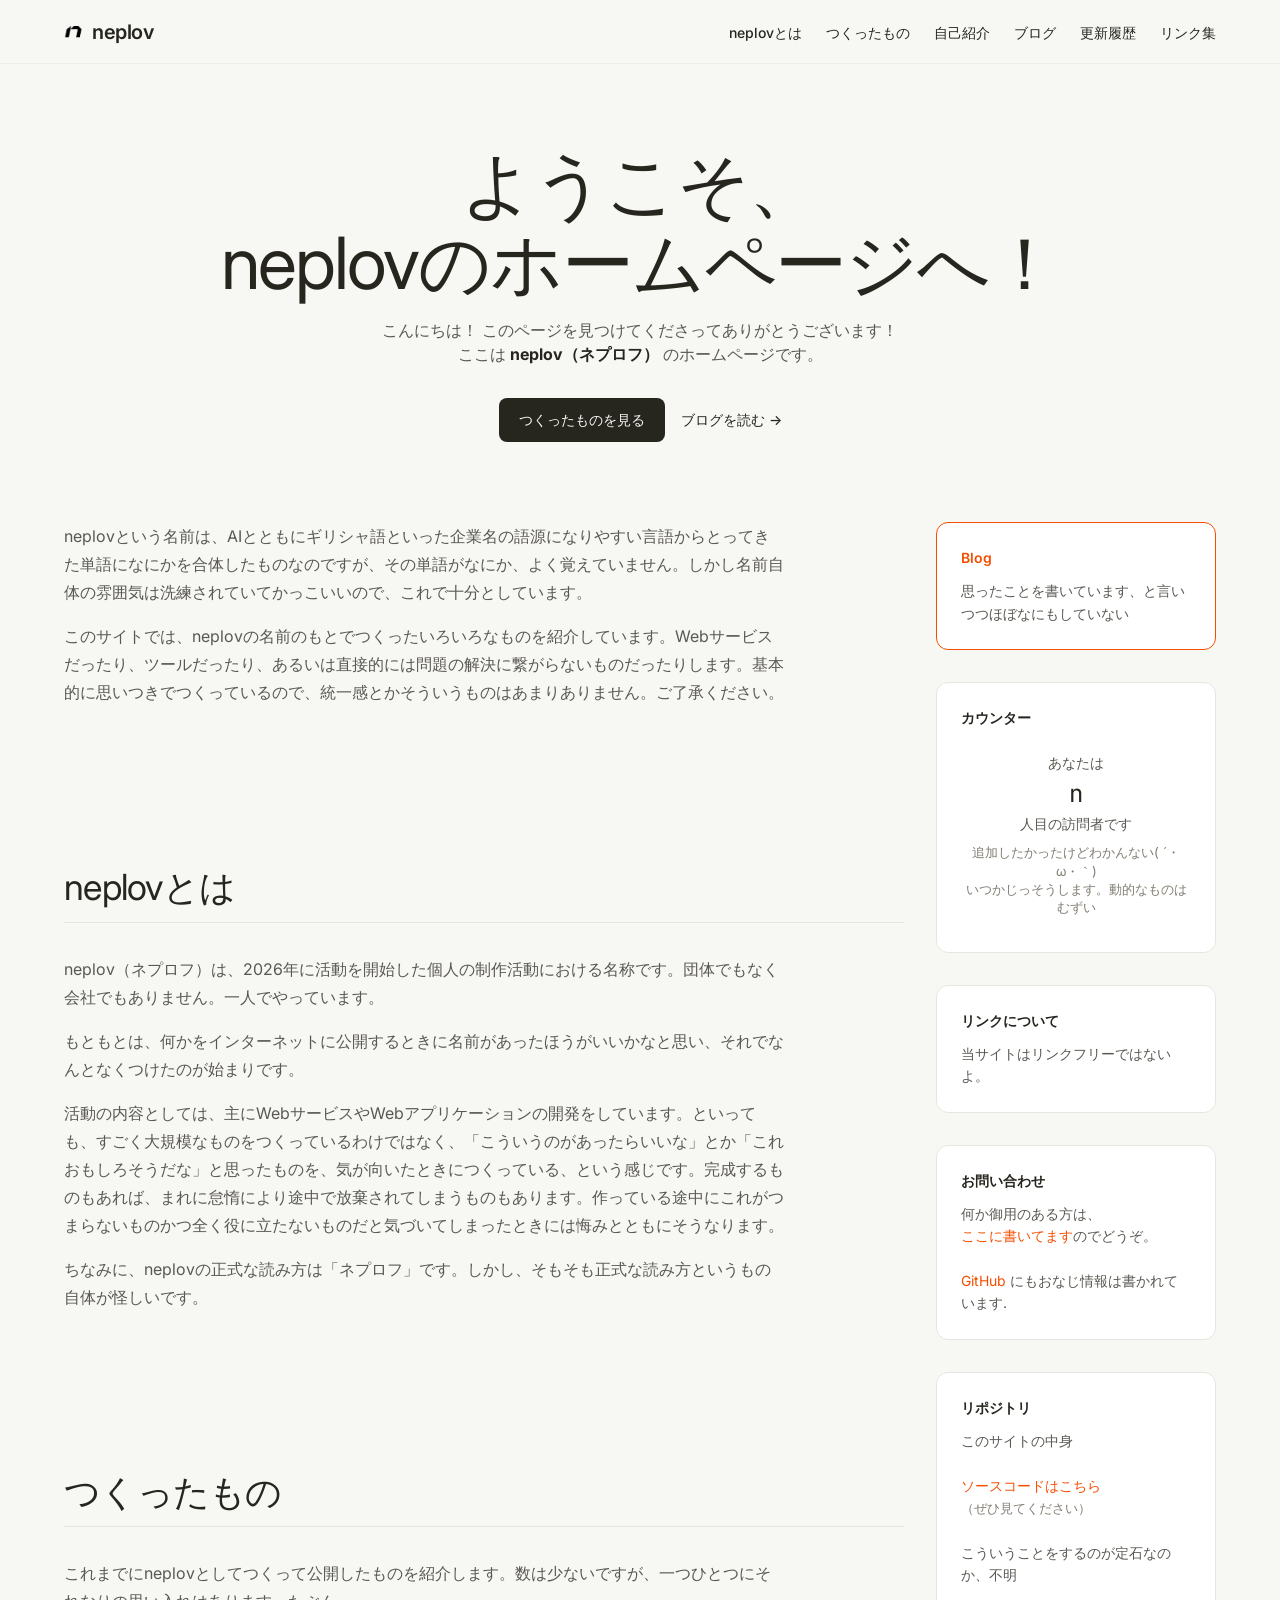
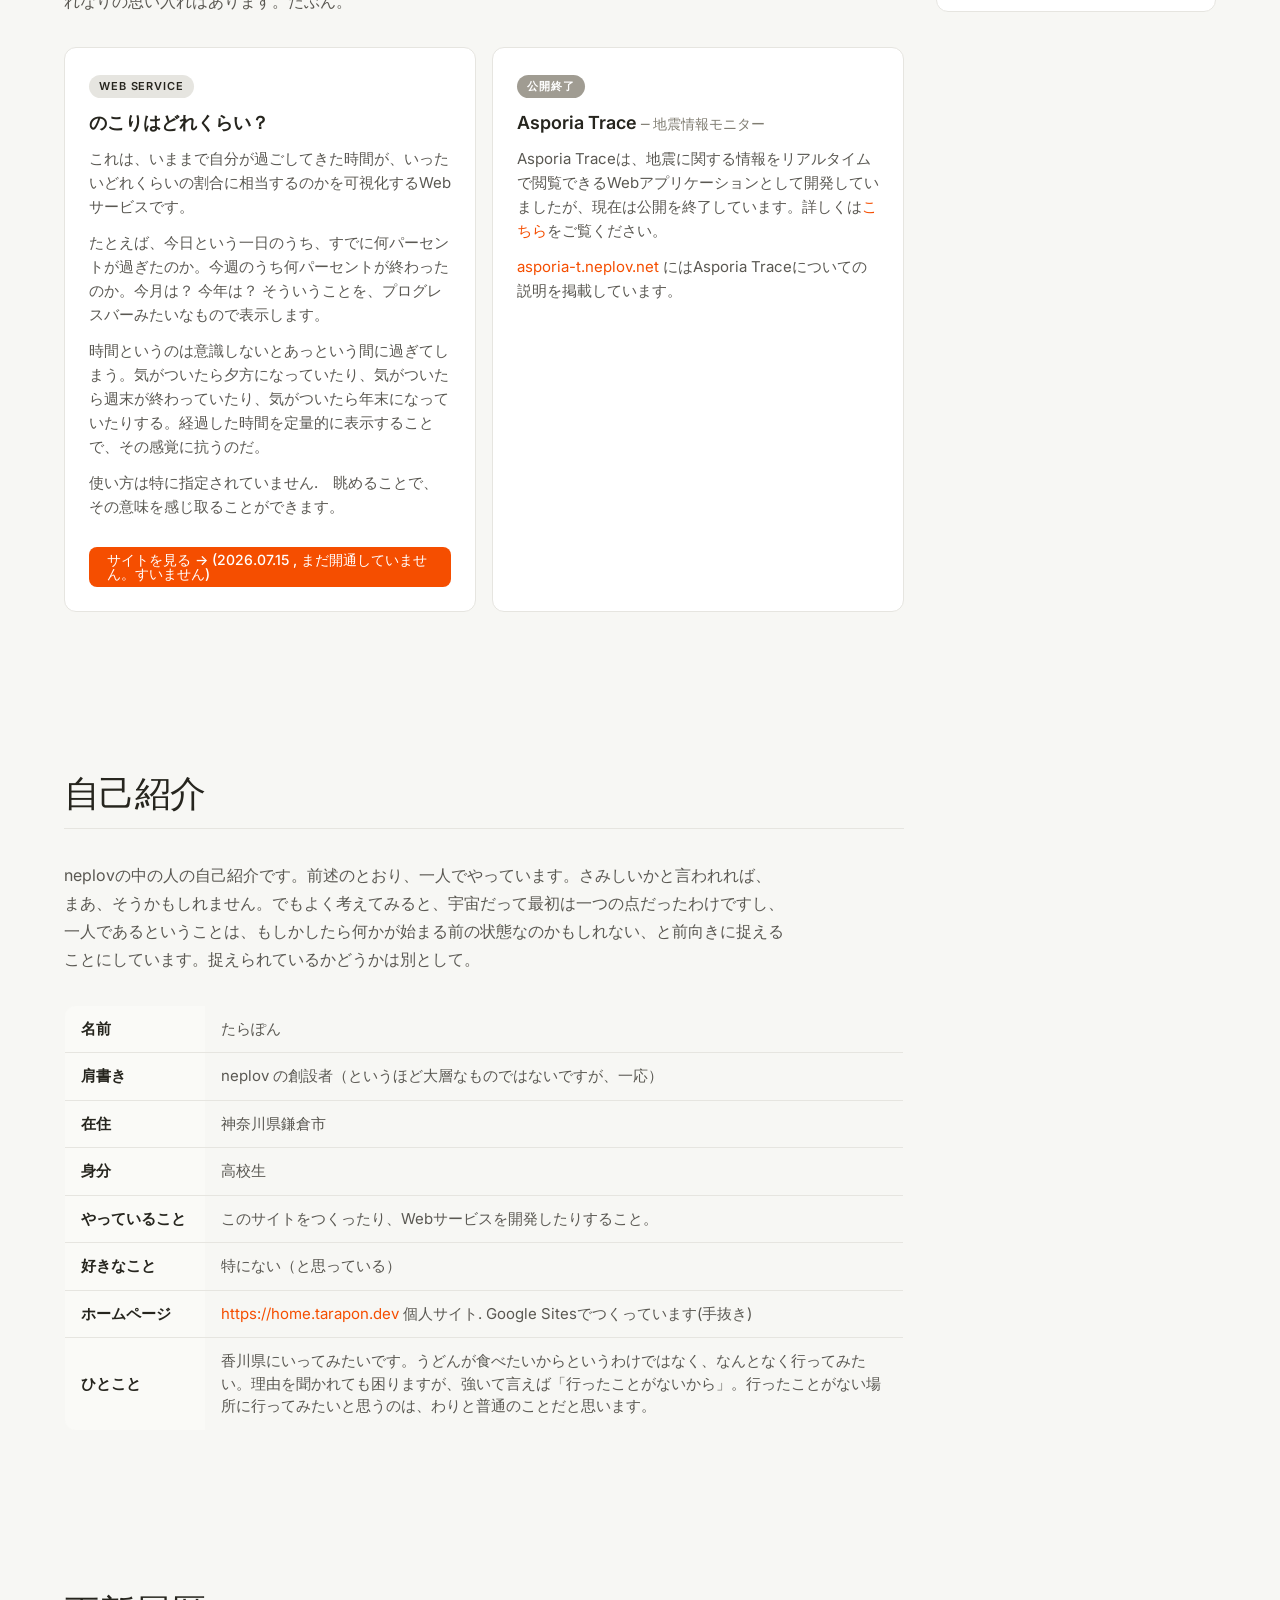
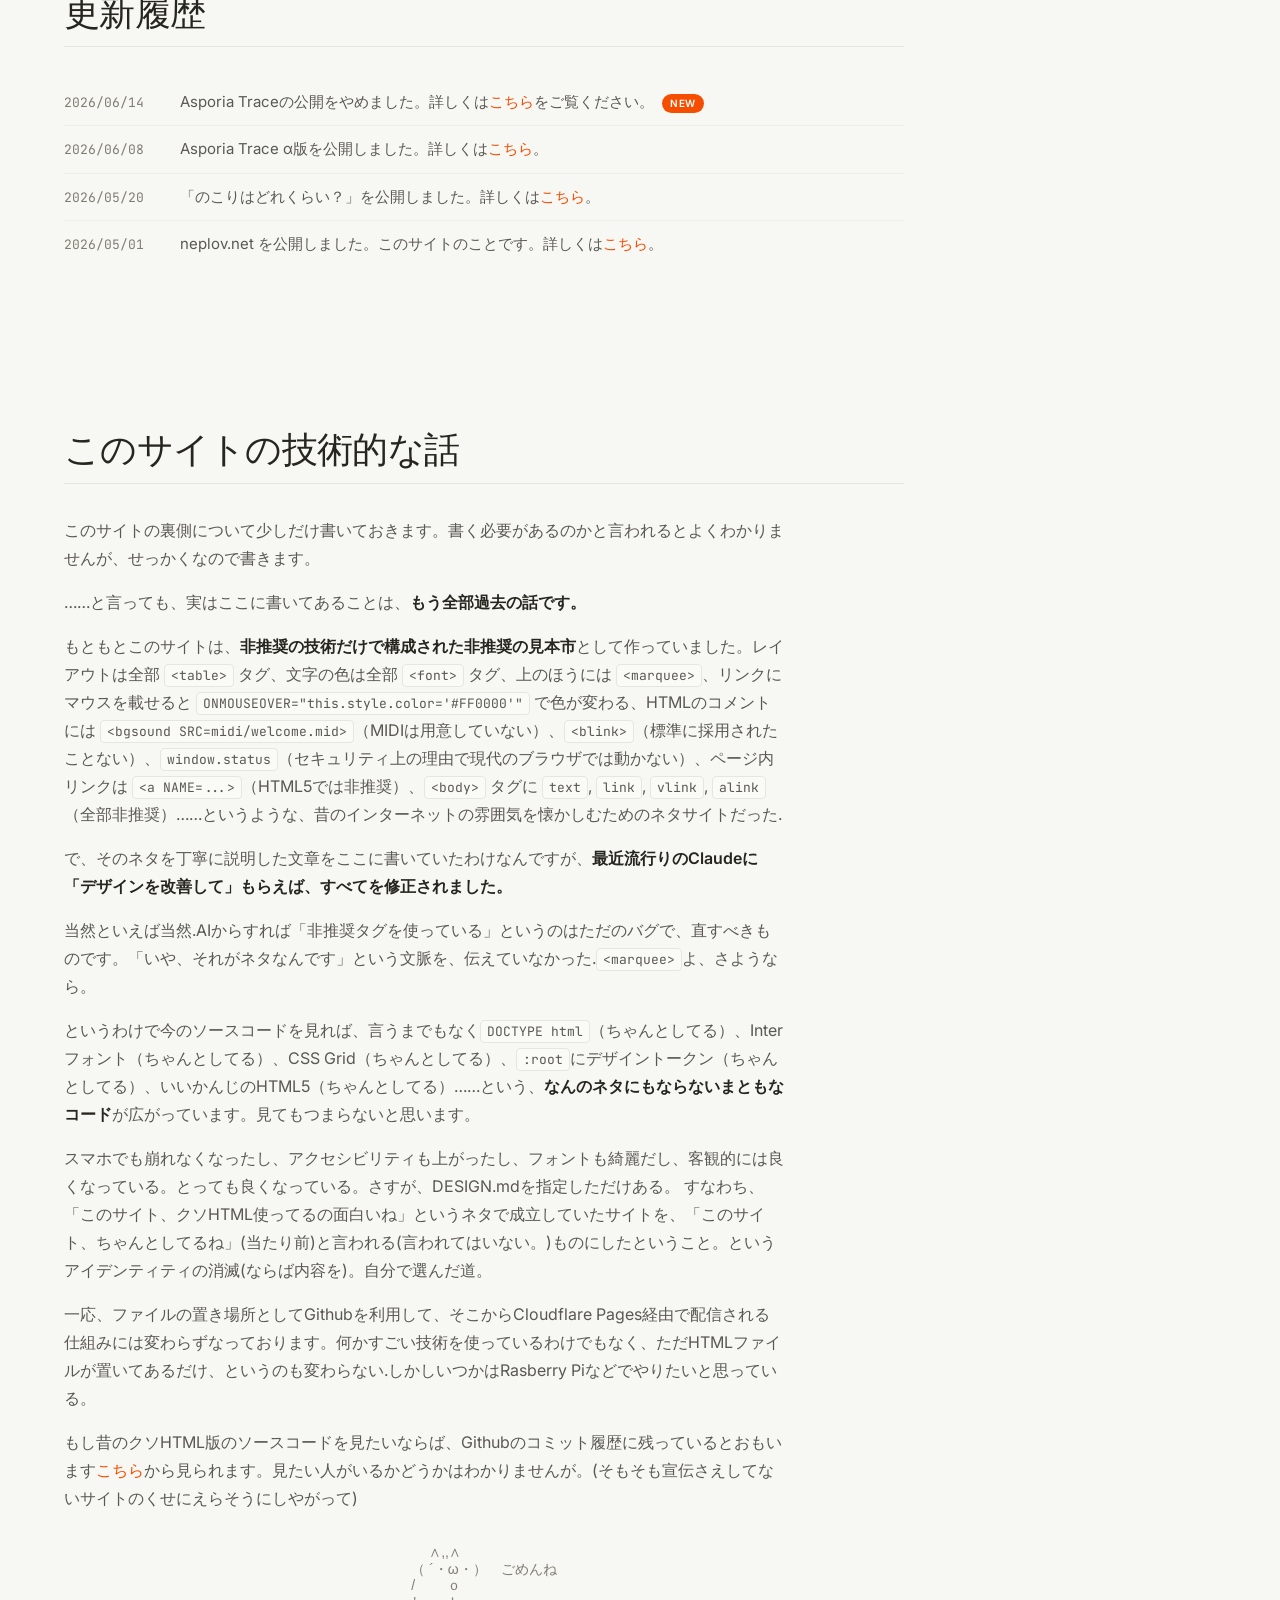
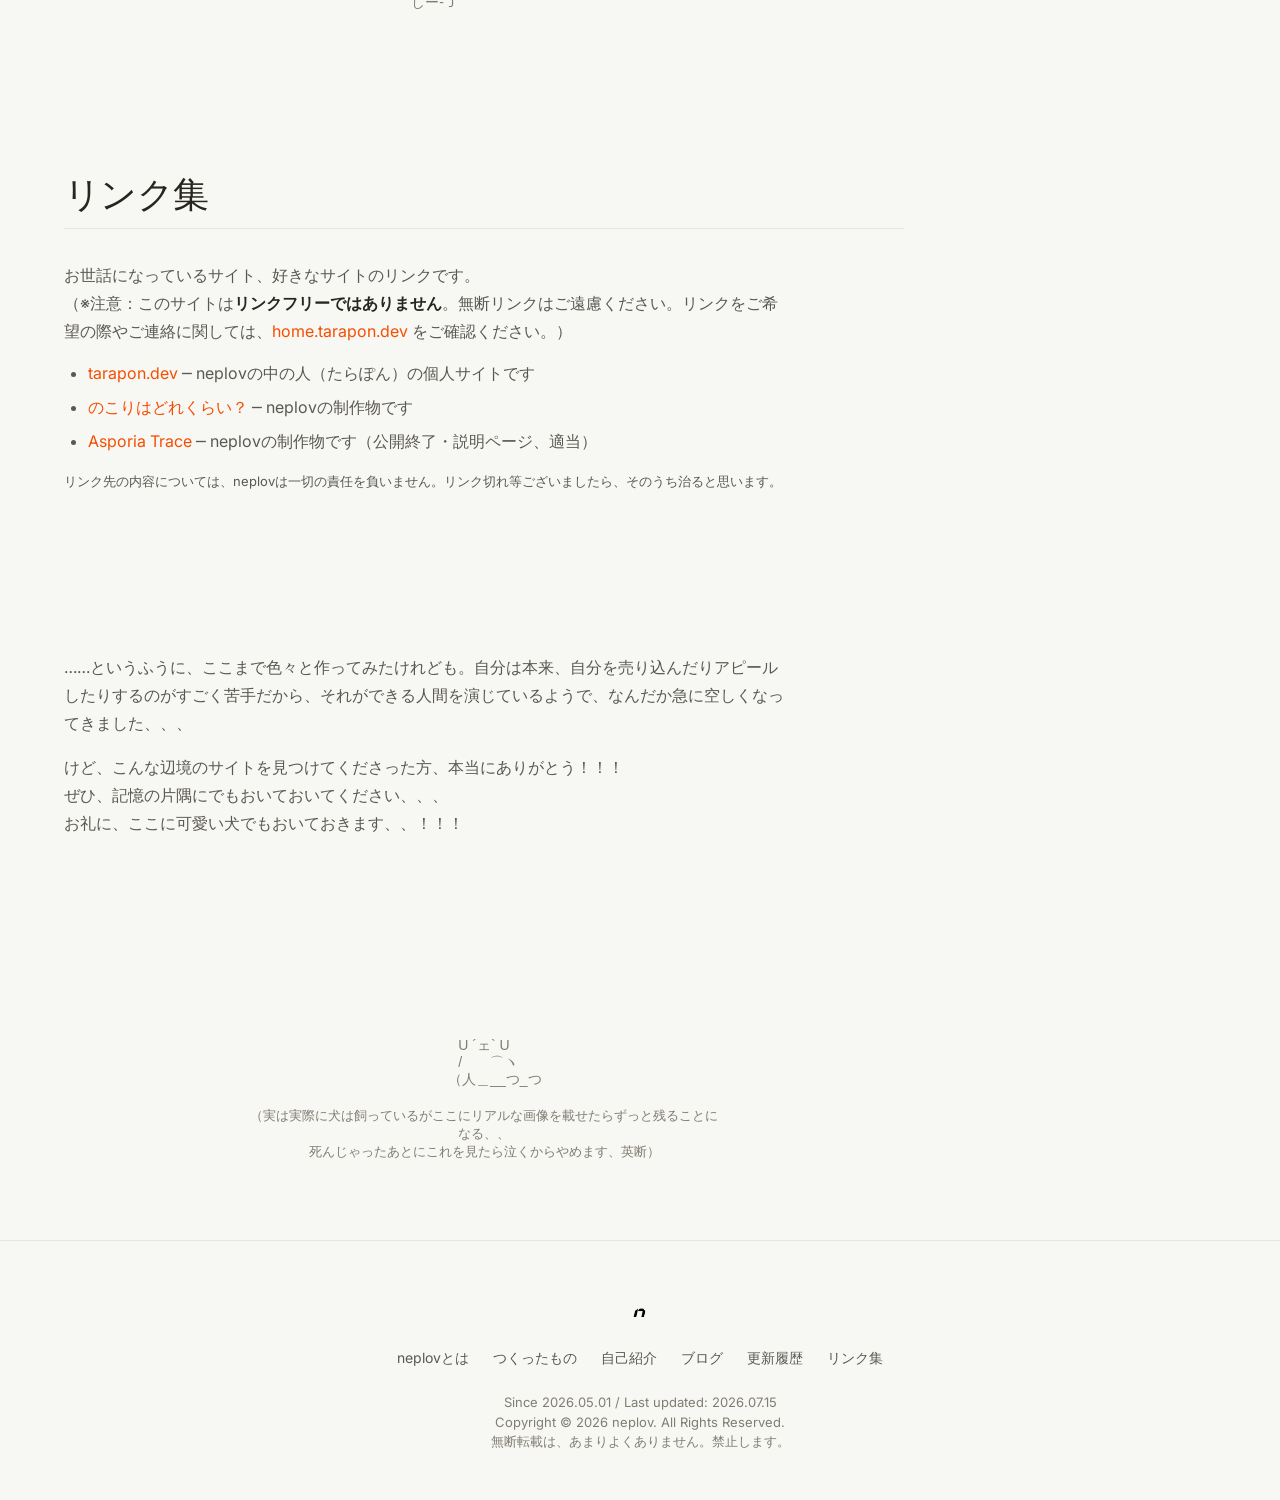
==== commit 1125e7da: "Refine Japanese text in index.html" ====
--- a/index.html
+++ b/index.html
@@ -89,7 +89,7 @@
                     <section class="section" style="padding-top: 0">
                         <div class="prose">
                             <p>
-                                neplovという名前は、AIとともにギリシャ語といった企業名の語源になりやすい言語からとってきた単語になにかを合体して加えたものなのですが、正直なところ自分でもよく覚えていません。しかし、名前は自体の雰囲気はとてもかっこいいので継続して使用しています.
+                                neplovという名前は、AIとともにギリシャ語といった企業名の語源になりやすい言語からとってきた単語になにかを合体したものなのですが、その単語がなにか、よく覚えていません。しかし名前自体の雰囲気は洗練されていてかっこいいので、これで十分としています。
                             <p>
                                 このサイトでは、neplovの名前のもとでつくったいろいろなものを紹介しています。Webサービスだったり、ツールだったり、あるいは直接的には問題の解決に繋がらないものだったりします。基本的に思いつきでつくっているので、統一感とかそういうものはあまりありません。ご了承ください。
                             </p>
@@ -109,10 +109,10 @@
                                 もともとは、何かをインターネットに公開するときに名前があったほうがいいかなと思い、それでなんとなくつけたのが始まりです。
                             </p>
                             <p>
-                                活動の内容としては、主にWebサービスやWebアプリケーションの開発をしています。といっても、すごく大規模なものをつくっているわけではなく、「こういうのがあったらいいな」とか「これおもしろそうだな」と思ったものを、気が向いたときにつくっている、という感じです。完成するものもあれば極まれに途中で放棄されてしまうするものもあります.
-                            </p>
-                            <p>
-                                ちなみに、neplovの正式な読み方は「ネプロフ」です.しかし、そもそも正式な読み方というもの自体が怪しいです。
+                                活動の内容としては、主にWebサービスやWebアプリケーションの開発をしています。といっても、すごく大規模なものをつくっているわけではなく、「こういうのがあったらいいな」とか「これおもしろそうだな」と思ったものを、気が向いたときにつくっている、という感じです。完成するものもあれば、まれに怠惰により途中で放棄されてしまうものもあります。作っている途中にこれがつまらないものかつ全く役に立たないものだと気づいてしまったときには悔みとともにそうなります。
+                            </p>
+                            <p>
+                                ちなみに、neplovの正式な読み方は「ネプロフ」です。しかし、そもそも正式な読み方というもの自体が怪しいです。
                             </p>
                         </div>
                     </section>
